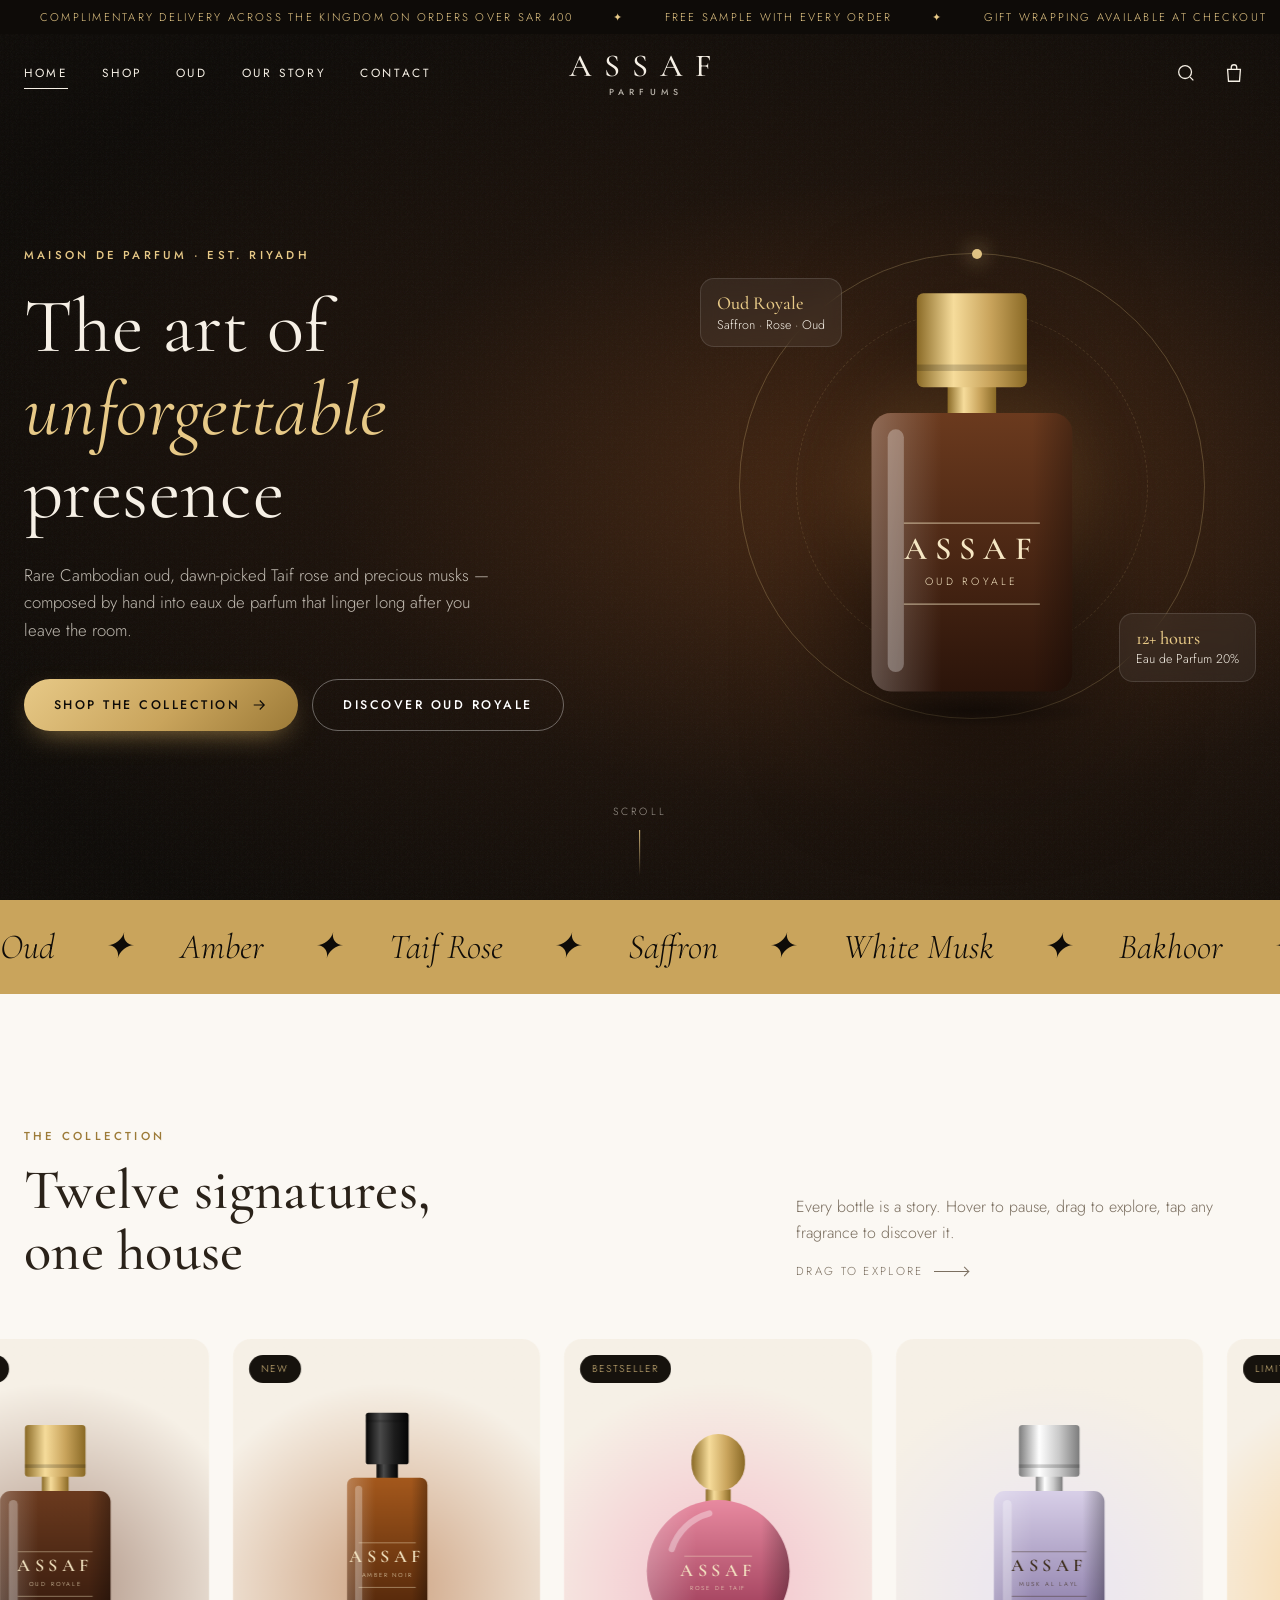
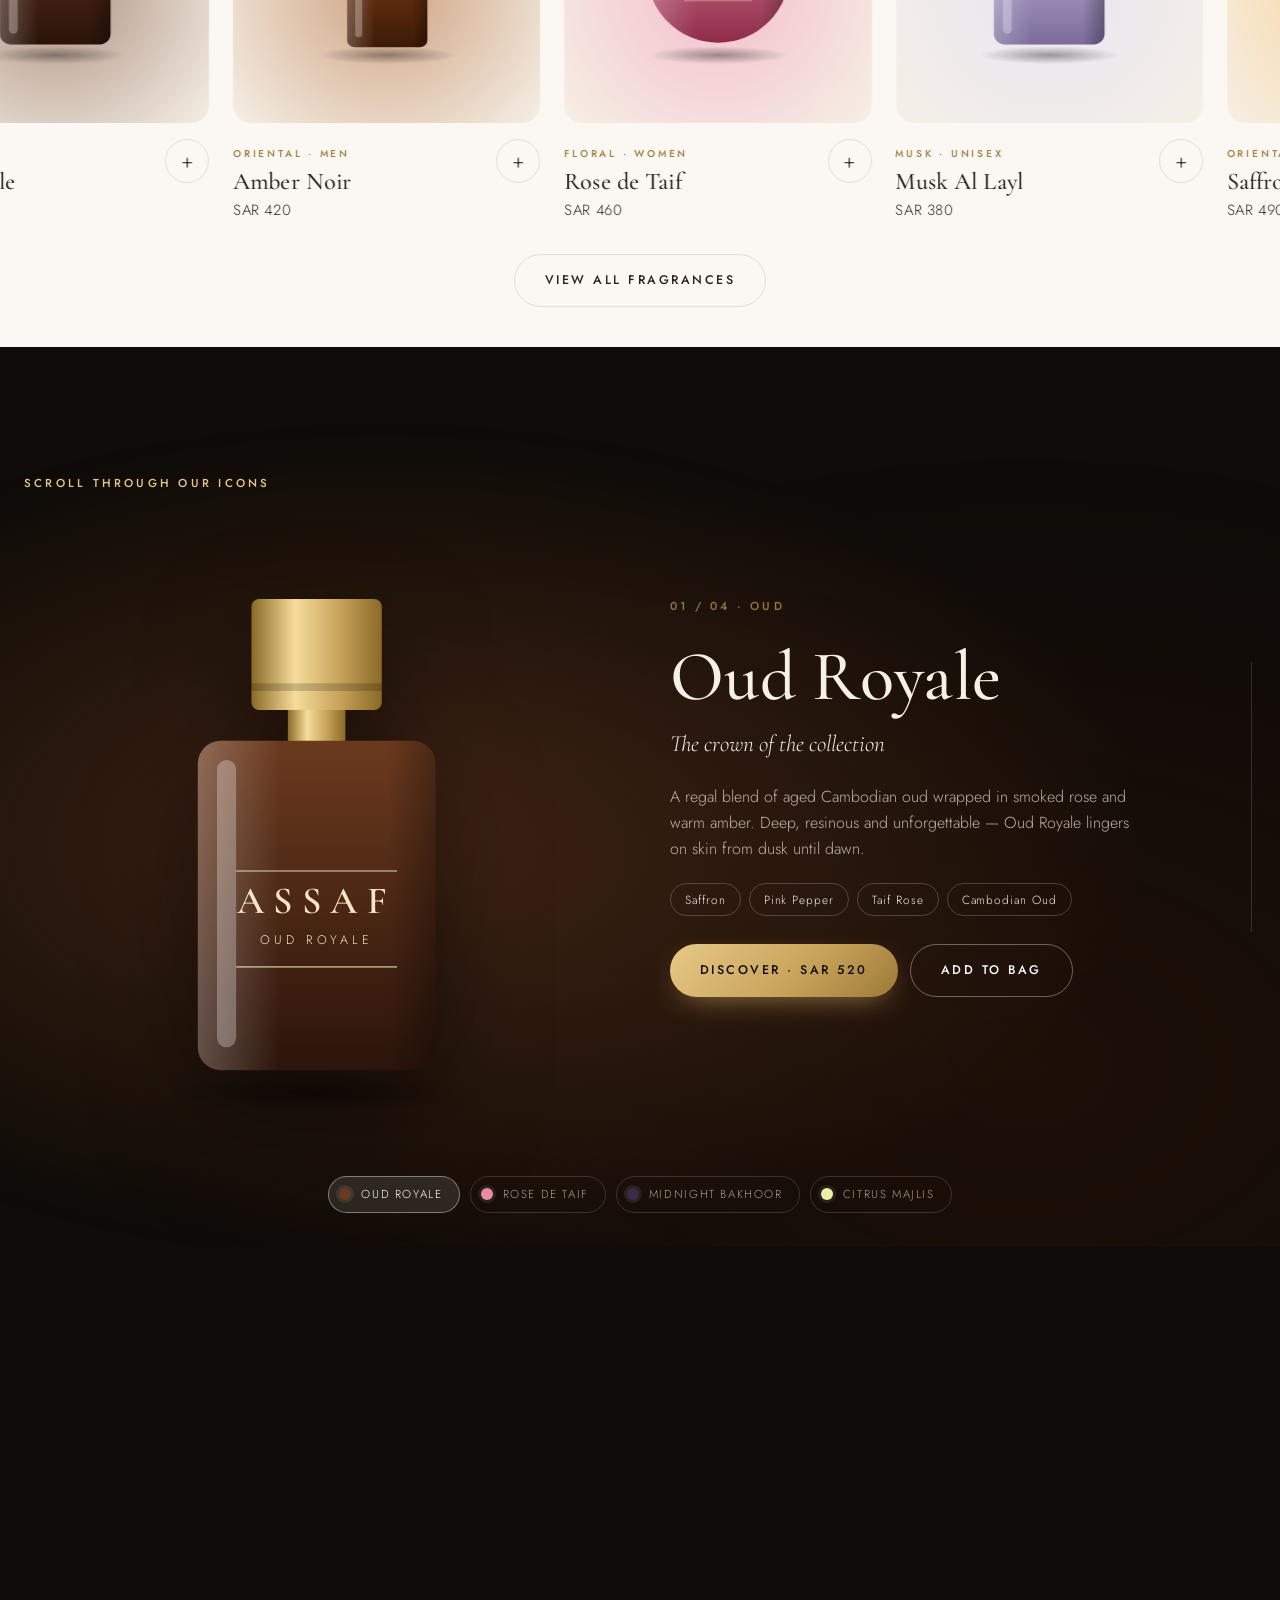
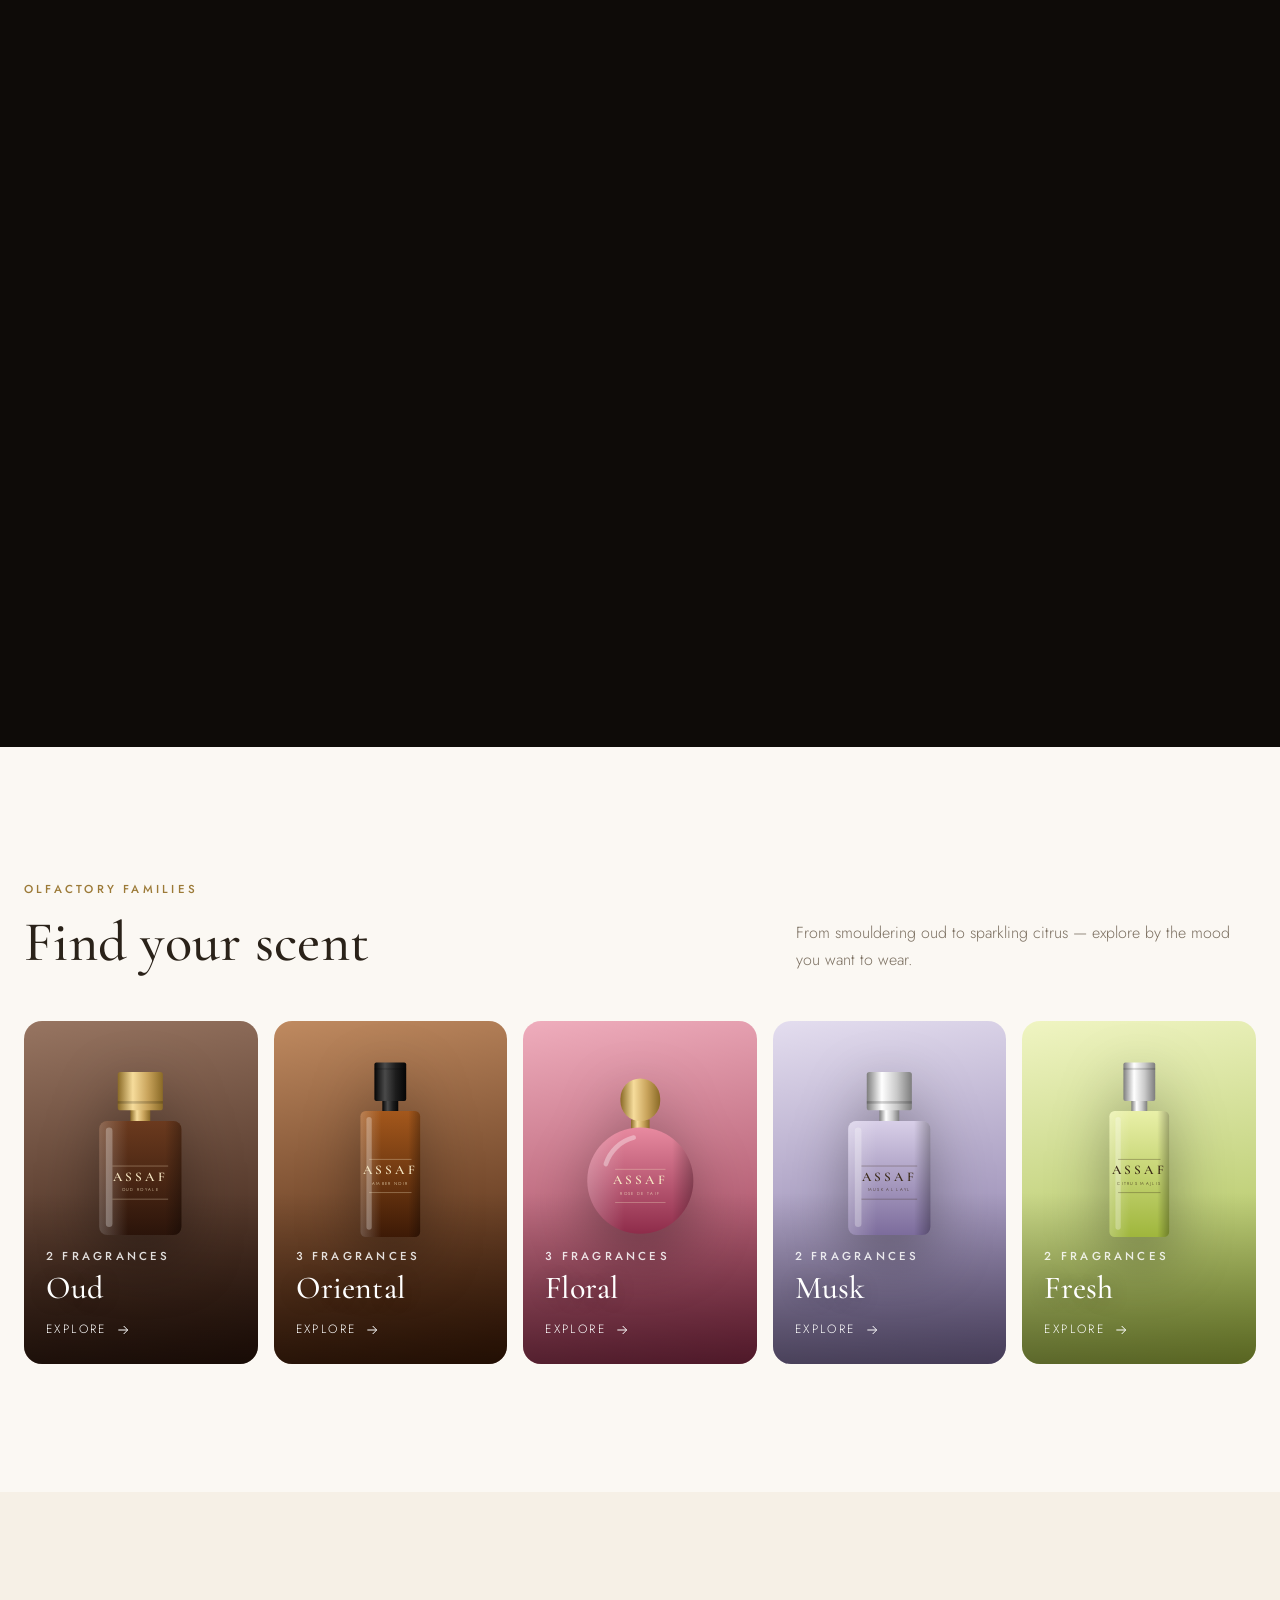
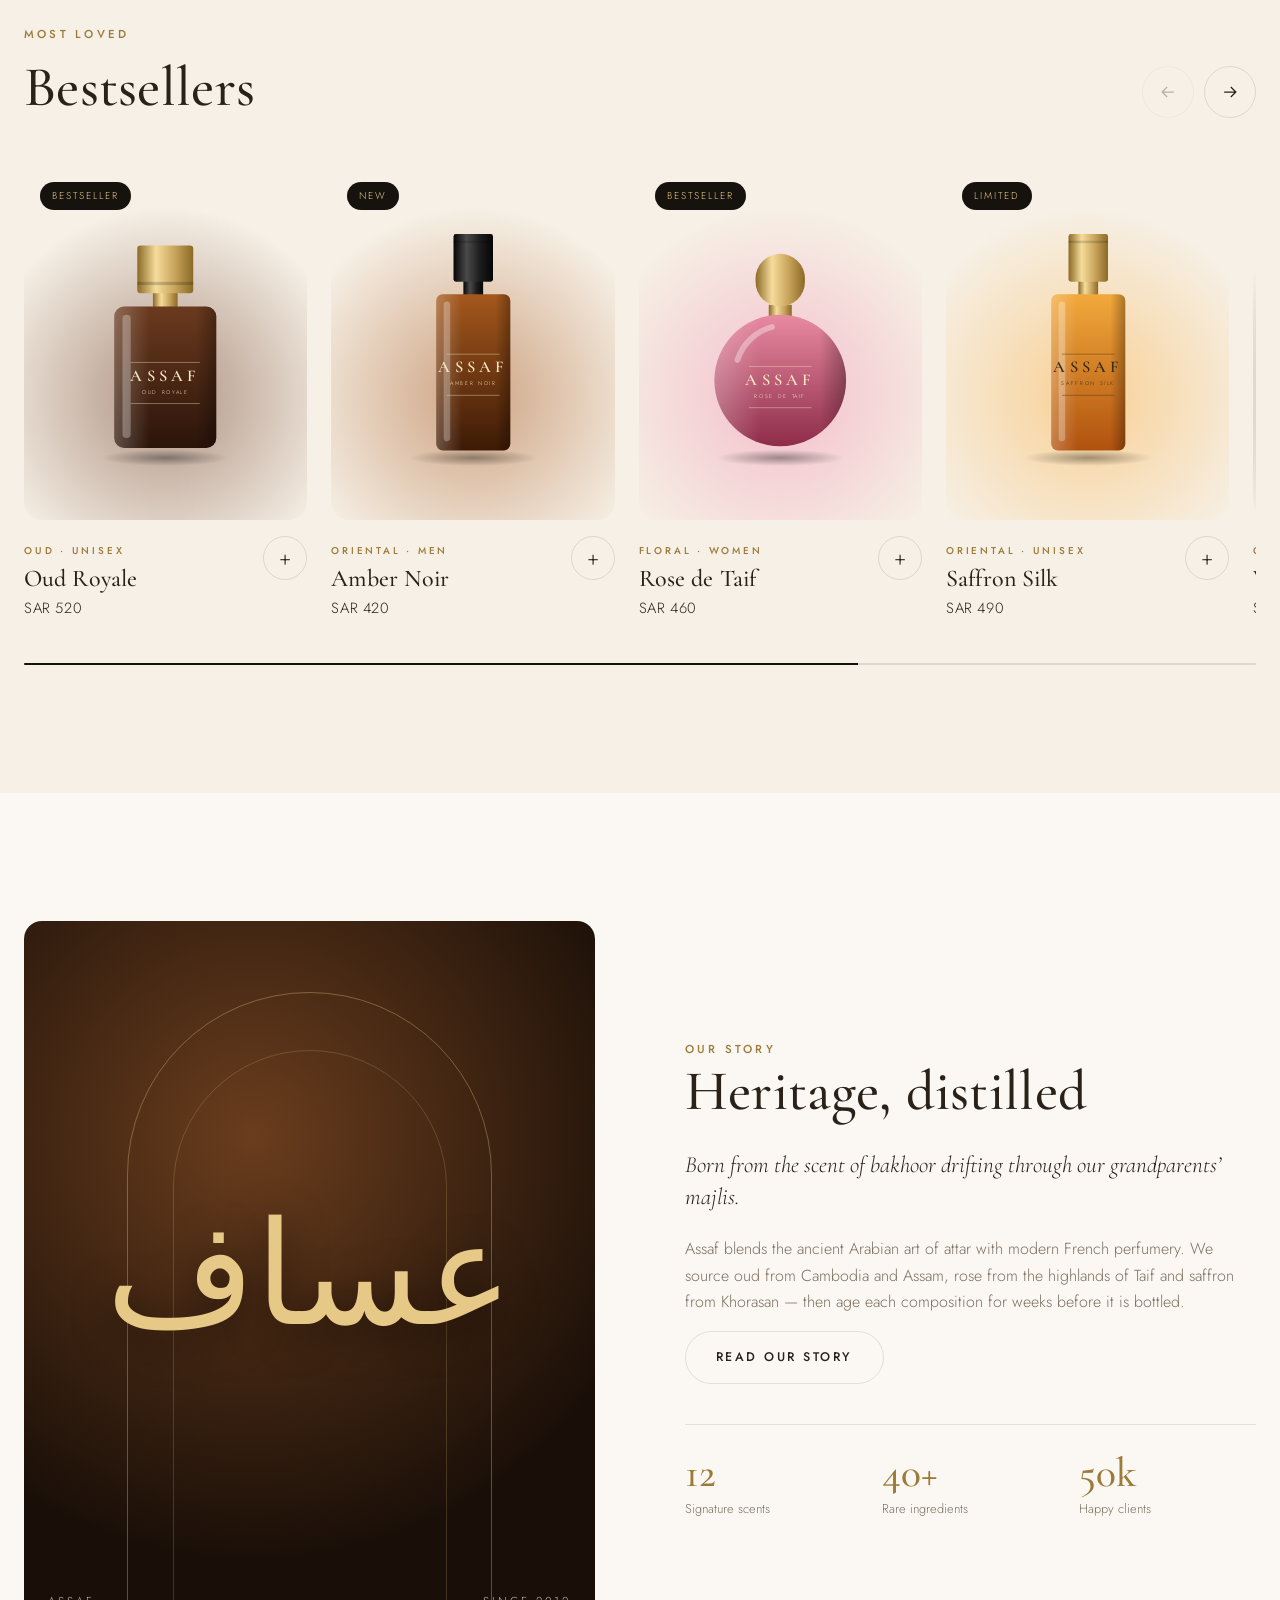
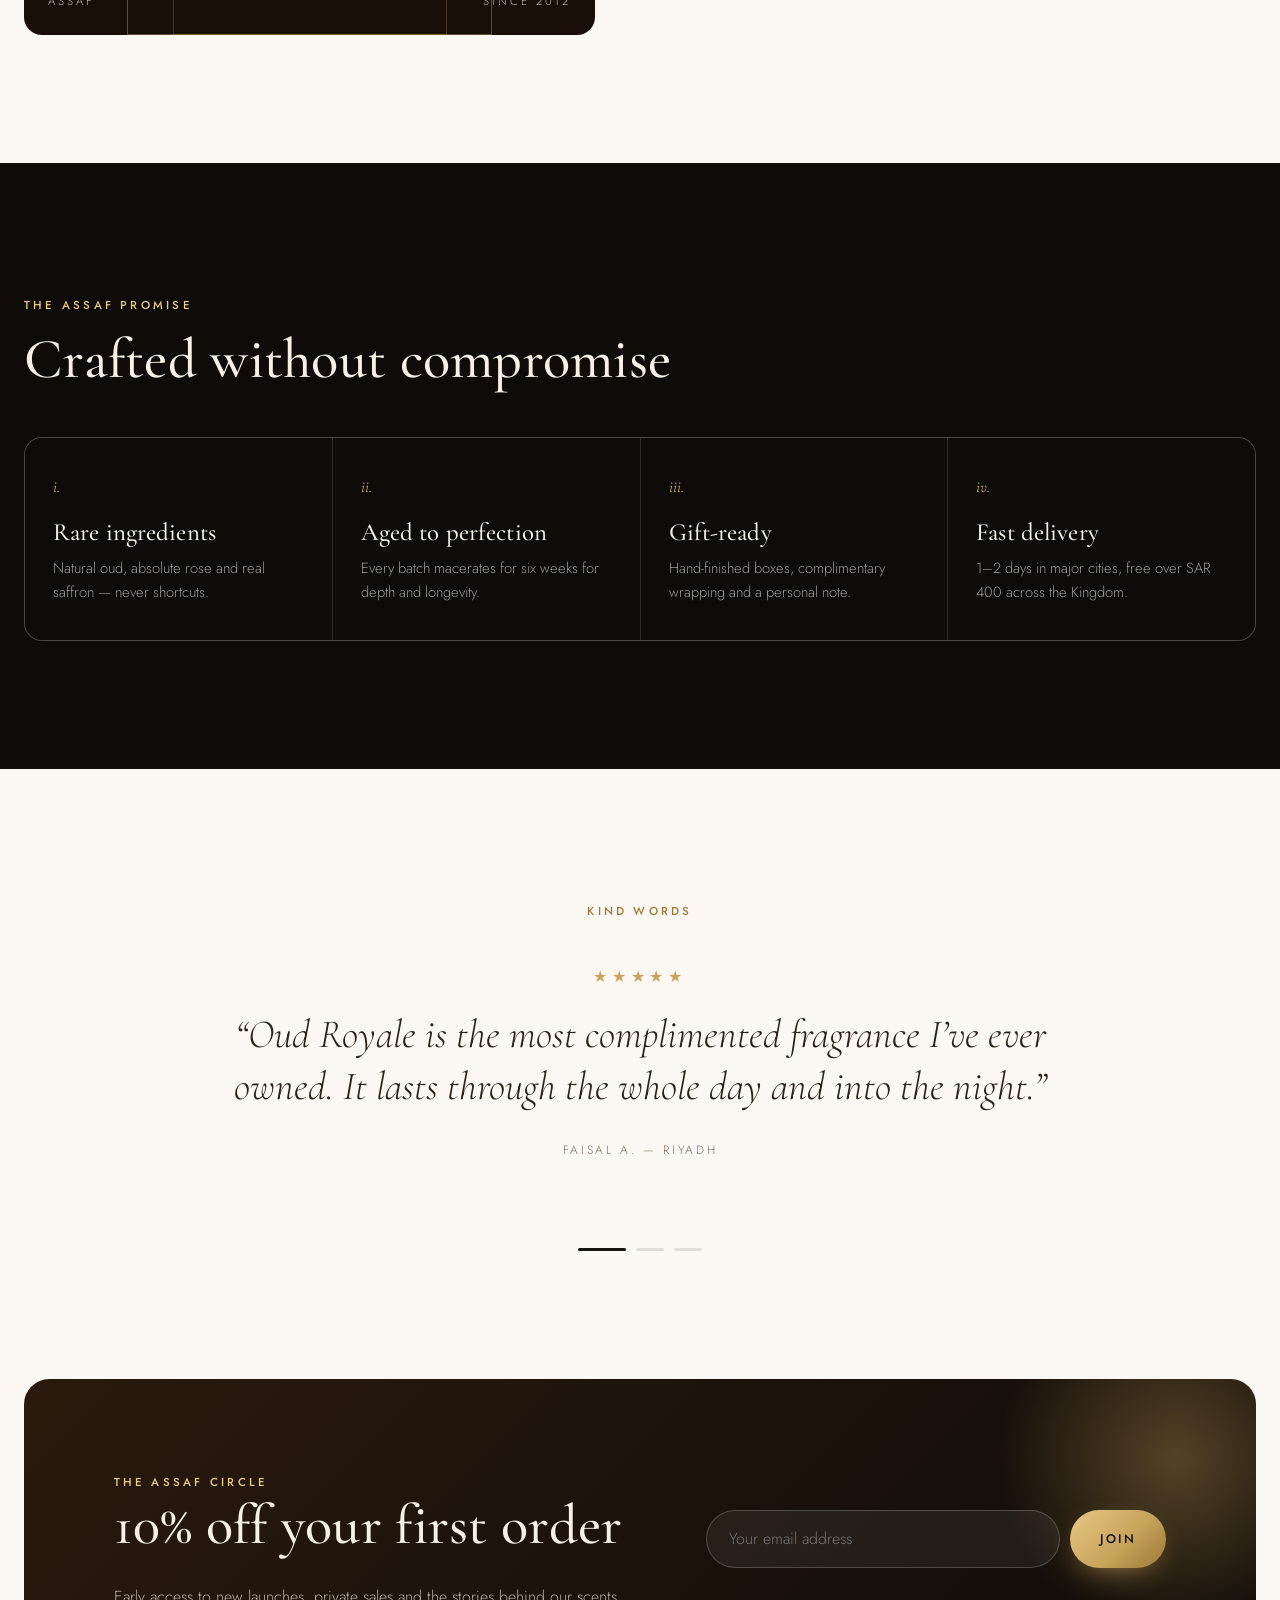
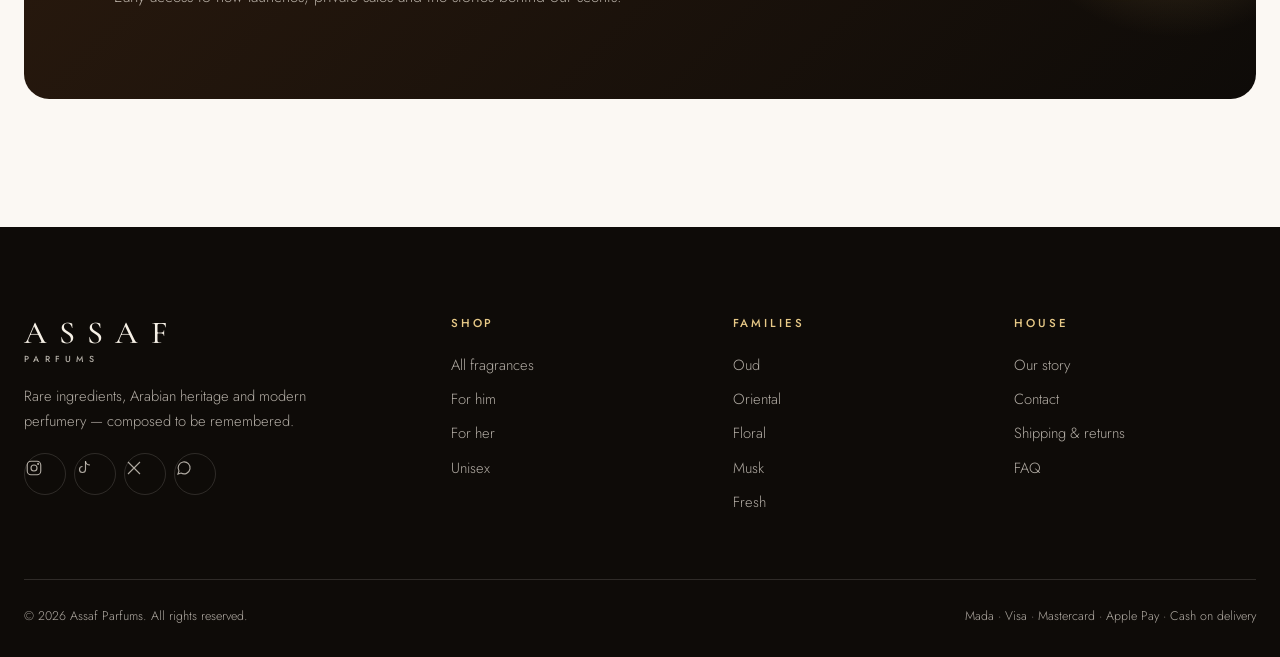
==== index.html @ b44feb29 "Build Assaf Parfums storefront website Home page with draggable moving product marquee, scroll-drive" ====
<!doctype html>
<html lang="en">
<head>
  <meta charset="utf-8" />
  <meta name="viewport" content="width=device-width, initial-scale=1" />
  <title>Assaf Parfums — Luxury Arabian Fragrances</title>
  <meta name="description" content="Assaf Parfums — rare oud, Taif rose and precious musks. Luxury Arabian eau de parfum crafted in Saudi Arabia." />
  <meta name="theme-color" content="#0e0b08" />
  <link rel="icon" href="data:image/svg+xml,%3Csvg xmlns='http://www.w3.org/2000/svg' viewBox='0 0 64 64'%3E%3Crect width='64' height='64' rx='14' fill='%230e0b08'/%3E%3Ctext x='32' y='44' font-family='Georgia' font-size='34' fill='%23e7c987' text-anchor='middle'%3EA%3C/text%3E%3C/svg%3E" />
  <link rel="preconnect" href="https://fonts.googleapis.com" />
  <link rel="preconnect" href="https://fonts.gstatic.com" crossorigin />
  <link href="https://fonts.googleapis.com/css2?family=Cormorant+Garamond:ital,wght@0,400;0,500;0,600;1,400;1,500&family=Jost:wght@300;400;500;600&display=swap" rel="stylesheet" />
  <link rel="stylesheet" href="assets/css/style.css" />
</head>
<body data-page="home">
  <div class="preloader" aria-hidden="true"><span>ASSAF</span></div>

  <main>
    <!-- HERO -->
    <section class="hero">
      <div class="container hero-grid">
        <div class="hero-copy">
          <span class="eyebrow light reveal">Maison de Parfum · Est. Riyadh</span>
          <h1 class="reveal" style="--d:100ms">The art of<br/><em>unforgettable</em><br/>presence</h1>
          <p class="reveal" style="--d:200ms">Rare Cambodian oud, dawn-picked Taif rose and precious musks — composed by hand into eaux de parfum that linger long after you leave the room.</p>
          <div class="hero-cta reveal" style="--d:300ms">
            <a href="shop.html" class="btn btn-gold">Shop the collection <svg viewBox="0 0 24 24"><path d="M5 12h14M13 6l6 6-6 6"/></svg></a>
            <a href="product.html?id=oud-royale" class="btn btn-ghost-light">Discover Oud Royale</a>
          </div>
        </div>
        <div class="hero-visual">
          <div class="hero-glow"></div>
          <div class="hero-ring"></div>
          <div class="hero-ring r2"></div>
          <a href="product.html?id=oud-royale" class="hero-bottle" aria-label="View Oud Royale"><div data-hero-bottle></div></a>
          <div class="hero-tag t1"><strong>Oud Royale</strong>Saffron · Rose · Oud</div>
          <div class="hero-tag t2"><strong>12+ hours</strong>Eau de Parfum 20%</div>
        </div>
      </div>
      <div class="scroll-cue">Scroll<i></i></div>
    </section>

    <div class="word-band" aria-hidden="true">
      <div><span>Oud</span><span>✦</span><span>Amber</span><span>✦</span><span>Taif Rose</span><span>✦</span><span>Saffron</span><span>✦</span><span>White Musk</span><span>✦</span><span>Bakhoor</span><span>✦</span><span>Sandalwood</span><span>✦</span><span>Oud</span><span>✦</span><span>Amber</span><span>✦</span><span>Taif Rose</span><span>✦</span><span>Saffron</span><span>✦</span><span>White Musk</span><span>✦</span><span>Bakhoor</span><span>✦</span><span>Sandalwood</span><span>✦</span></div>
    </div>

    <!-- MOVING PRODUCTS -->
    <section class="section moving">
      <div class="container section-head">
        <div class="reveal">
          <span class="eyebrow">The Collection</span>
          <h2>Twelve signatures,<br/>one house</h2>
        </div>
        <div class="reveal" style="--d:120ms">
          <p>Every bottle is a story. Hover to pause, drag to explore, tap any fragrance to discover it.</p>
          <p class="marquee-hint" style="margin-top:16px">Drag to explore <i></i></p>
        </div>
      </div>
      <div class="marquee-vp">
        <div class="marquee-track" data-marquee></div>
      </div>
      <div class="container center reveal">
        <a href="shop.html" class="btn btn-ghost">View all fragrances</a>
      </div>
    </section>

    <!-- SCROLL SHOWCASE -->
    <section class="showcase" id="showcase">
      <div class="show-sticky">
        <div class="container show-label"><span class="eyebrow light">Scroll through our icons</span></div>
        <div class="container show-grid">
          <div class="show-stage" data-show-stage></div>
          <div class="show-text" data-show-text></div>
        </div>
        <div class="show-nav" data-show-nav></div>
        <div class="show-progress"><span></span></div>
      </div>
    </section>

    <!-- FAMILIES -->
    <section class="section">
      <div class="container">
        <div class="section-head">
          <div class="reveal"><span class="eyebrow">Olfactory families</span><h2>Find your scent</h2></div>
          <p class="reveal" style="--d:120ms">From smouldering oud to sparkling citrus — explore by the mood you want to wear.</p>
        </div>
        <div class="families" data-families></div>
      </div>
    </section>

    <!-- BESTSELLERS -->
    <section class="section" id="bestsellers" style="background:var(--cream)">
      <div class="container">
        <div class="section-head">
          <div class="reveal"><span class="eyebrow">Most loved</span><h2>Bestsellers</h2></div>
          <div class="rail-controls reveal">
            <button class="round-btn" data-prev aria-label="Previous"><svg viewBox="0 0 24 24"><path d="M5 12h14M13 6l6 6-6 6"/></svg></button>
            <button class="round-btn" data-next aria-label="Next"><svg viewBox="0 0 24 24"><path d="M5 12h14M13 6l6 6-6 6"/></svg></button>
          </div>
        </div>
        <div class="rail" data-best></div>
        <div class="rail-progress"><span></span></div>
      </div>
    </section>

    <!-- STORY -->
    <section class="section">
      <div class="container split">
        <div class="art-panel reveal">
          <div class="arch"></div><div class="arch a2"></div>
          <span class="arabic" lang="ar">عساف</span>
          <div class="caption"><span>Assaf</span><span>Since 2012</span></div>
        </div>
        <div>
          <span class="eyebrow reveal">Our story</span>
          <h2 class="reveal" style="--d:80ms">Heritage, distilled</h2>
          <p class="lead reveal" style="--d:140ms">Born from the scent of bakhoor drifting through our grandparents’ majlis.</p>
          <p class="reveal muted" style="--d:200ms">Assaf blends the ancient Arabian art of attar with modern French perfumery. We source oud from Cambodia and Assam, rose from the highlands of Taif and saffron from Khorasan — then age each composition for weeks before it is bottled.</p>
          <a href="about.html" class="btn btn-ghost reveal" style="--d:260ms">Read our story</a>
          <div class="stats reveal" style="--d:320ms">
            <div><strong>12</strong><span>Signature scents</span></div>
            <div><strong>40+</strong><span>Rare ingredients</span></div>
            <div><strong>50k</strong><span>Happy clients</span></div>
          </div>
        </div>
      </div>
    </section>

    <!-- RITUAL -->
    <section class="section dark">
      <div class="container">
        <div class="section-head">
          <div class="reveal"><span class="eyebrow">The Assaf promise</span><h2>Crafted without compromise</h2></div>
        </div>
        <div class="features reveal">
          <div class="feature"><span class="num">i.</span><h3>Rare ingredients</h3><p>Natural oud, absolute rose and real saffron — never shortcuts.</p></div>
          <div class="feature"><span class="num">ii.</span><h3>Aged to perfection</h3><p>Every batch macerates for six weeks for depth and longevity.</p></div>
          <div class="feature"><span class="num">iii.</span><h3>Gift-ready</h3><p>Hand-finished boxes, complimentary wrapping and a personal note.</p></div>
          <div class="feature"><span class="num">iv.</span><h3>Fast delivery</h3><p>1–2 days in major cities, free over SAR 400 across the Kingdom.</p></div>
        </div>
      </div>
    </section>

    <!-- REVIEWS -->
    <section class="section">
      <div class="container">
        <div class="center reveal" style="margin-bottom:40px"><span class="eyebrow">Kind words</span></div>
        <div class="quotes">
          <div class="quote"><div class="stars">★★★★★</div><blockquote>“Oud Royale is the most complimented fragrance I’ve ever owned. It lasts through the whole day and into the night.”</blockquote><cite>Faisal A. — Riyadh</cite></div>
          <div class="quote"><div class="stars">★★★★★</div><blockquote>“Rose de Taif smells like walking through a rose garden after rain. Elegant, soft and never overpowering.”</blockquote><cite>Noura K. — Jeddah</cite></div>
          <div class="quote"><div class="stars">★★★★★</div><blockquote>“The packaging, the delivery, the scent — everything about Assaf feels like true luxury.”</blockquote><cite>Omar S. — Dubai</cite></div>
        </div>
        <div class="quote-dots"></div>
      </div>
    </section>

    <!-- NEWSLETTER -->
    <section class="section" style="padding-top:0">
      <div class="container">
        <div class="newsletter reveal">
          <div>
            <span class="eyebrow light">The Assaf circle</span>
            <h2>10% off your first order</h2>
            <p style="color:rgba(246,240,230,.7);margin:0">Early access to new launches, private sales and the stories behind our scents.</p>
          </div>
          <form id="newsletter" novalidate>
            <input type="email" name="email" placeholder="Your email address" aria-label="Email address" />
            <button class="btn btn-gold" type="submit">Join</button>
          </form>
        </div>
      </div>
    </section>
  </main>

  <script src="assets/js/data.js"></script>
  <script src="assets/js/bottle.js"></script>
  <script src="assets/js/main.js"></script>
</body>
</html>
---- assets/css/style.css ----
/* ==========================================================================
   ASSAF PARFUMS — stylesheet
   ========================================================================== */
:root {
  --ink: #16120d;
  --ink-2: #221b14;
  --night: #0e0b08;
  --cream: #f6f0e6;
  --sand: #ece2d1;
  --paper: #fbf8f3;
  --gold: #c9a45c;
  --gold-2: #e7c987;
  --gold-3: #9c7a37;
  --text: #2a2219;
  --muted: #7b6f60;
  --line: rgba(42, 34, 25, .12);
  --line-light: rgba(246, 240, 230, .14);
  --serif: 'Cormorant Garamond', 'Times New Roman', serif;
  --sans: 'Jost', 'Helvetica Neue', Arial, sans-serif;
  --radius: 18px;
  --ease: cubic-bezier(.2, .7, .1, 1);
  --header-h: 112px;
}

*, *::before, *::after { box-sizing: border-box; }
html { scroll-behavior: smooth; -webkit-text-size-adjust: 100%; }
body {
  margin: 0; font-family: var(--sans); font-weight: 300; font-size: 16px; line-height: 1.65;
  color: var(--text); background: var(--paper); overflow-x: hidden;
  -webkit-font-smoothing: antialiased;
}
img, svg { display: block; max-width: 100%; }
a { color: inherit; text-decoration: none; }
button { font: inherit; color: inherit; cursor: pointer; background: none; border: 0; padding: 0; }
input, select, textarea { font: inherit; color: inherit; }
h1, h2, h3, h4 { font-family: var(--serif); font-weight: 500; line-height: 1.08; margin: 0 0 .5em; letter-spacing: .005em; }
h1 { font-size: clamp(2.6rem, 6vw, 5.2rem); }
h2 { font-size: clamp(2.1rem, 4.4vw, 3.6rem); }
h3 { font-size: 1.55rem; }
p { margin: 0 0 1em; }
[hidden] { display: none !important; }
::selection { background: var(--gold); color: var(--night); }
:focus-visible { outline: 2px solid var(--gold); outline-offset: 3px; }

.container { width: min(1280px, 100% - 48px); margin-inline: auto; }
.muted { color: var(--muted); }
.small { font-size: .85rem; }
.lead { font-family: var(--serif); font-size: 1.45rem; font-style: italic; line-height: 1.35; }
.eyebrow { display: inline-block; font-size: .72rem; letter-spacing: .28em; text-transform: uppercase; color: var(--gold-3); font-weight: 500; }
.dark .eyebrow, .eyebrow.light { color: var(--gold-2); }
.section { padding: clamp(72px, 10vw, 140px) 0; }
.section-head { display: flex; align-items: end; justify-content: space-between; gap: 24px; margin-bottom: 48px; flex-wrap: wrap; }
.section-head h2 { margin: .2em 0 0; }
.section-head p { max-width: 460px; margin: 0; color: var(--muted); }
.center { text-align: center; }
.dark { background: var(--night); color: var(--cream); }
.dark .muted { color: rgba(246, 240, 230, .6); }

/* ---------- buttons */
.btn {
  display: inline-flex; align-items: center; justify-content: center; gap: 10px;
  padding: 15px 30px; border-radius: 999px; font-size: .78rem; letter-spacing: .2em; text-transform: uppercase; font-weight: 500;
  transition: transform .4s var(--ease), background .3s, color .3s, box-shadow .3s, border-color .3s; white-space: nowrap;
}
.btn svg { width: 18px; height: 18px; fill: none; stroke: currentColor; stroke-width: 1.5; transition: transform .3s; }
.btn:hover svg { transform: translateX(4px); }
.btn-gold { background: linear-gradient(135deg, var(--gold-2), var(--gold) 55%, var(--gold-3)); color: var(--night); box-shadow: 0 10px 30px -12px rgba(201, 164, 92, .8); }
.btn-gold:hover { transform: translateY(-2px); box-shadow: 0 16px 36px -12px rgba(201, 164, 92, .9); }
.btn-ghost { border: 1px solid var(--line); color: var(--text); }
.btn-ghost:hover { border-color: var(--text); background: var(--text); color: var(--paper); }
.btn-ghost-light { border: 1px solid rgba(255, 255, 255, .35); color: #fff; }
.btn-ghost-light:hover { background: #fff; color: var(--night); }
.btn-block { width: 100%; }
.btn.is-disabled { opacity: .4; pointer-events: none; }
.link-btn { font-size: .75rem; text-decoration: underline; color: var(--muted); }
.link { display: inline-flex; align-items: center; gap: 8px; font-size: .75rem; letter-spacing: .2em; text-transform: uppercase; }
.link svg { width: 16px; fill: none; stroke: currentColor; stroke-width: 1.5; transition: transform .3s; }

.icon-btn { width: 44px; height: 44px; display: grid; place-items: center; border-radius: 50%; position: relative; transition: background .3s; }
.icon-btn:hover { background: rgba(127, 127, 127, .14); }
.icon-btn svg { width: 22px; height: 22px; fill: none; stroke: currentColor; stroke-width: 1.4; }

/* ---------- preloader */
.preloader { position: fixed; inset: 0; z-index: 200; background: var(--night); display: grid; place-items: center; transition: opacity .8s var(--ease), visibility .8s; }
.preloader span { font-family: var(--serif); color: var(--gold-2); font-size: clamp(2.5rem, 8vw, 5rem); letter-spacing: .4em; padding-left: .4em; animation: breathe 1.6s ease-in-out infinite alternate; }
.preloader.done { opacity: 0; visibility: hidden; }
@keyframes breathe { from { opacity: .35; letter-spacing: .3em; } to { opacity: 1; letter-spacing: .45em; } }

/* ---------- header */
.site-header { position: fixed; top: 0; left: 0; right: 0; z-index: 50; color: var(--cream); transition: background .4s, color .4s, box-shadow .4s, transform .4s; }
.site-header.scrolled, .site-header.is-solid { background: rgba(251, 248, 243, .92); color: var(--text); backdrop-filter: blur(14px); -webkit-backdrop-filter: blur(14px); box-shadow: 0 1px 0 var(--line); }
.announce { background: var(--night); color: var(--gold-2); font-size: .7rem; letter-spacing: .2em; text-transform: uppercase; overflow: hidden; height: 34px; display: flex; align-items: center; }
.announce-track { display: flex; gap: 40px; white-space: nowrap; animation: ticker 40s linear infinite; padding-left: 40px; }
@keyframes ticker { to { transform: translateX(-50%); } }
.header-bar { display: grid; grid-template-columns: 1fr auto 1fr; align-items: center; height: 78px; }
.main-nav { display: flex; gap: 34px; font-size: .74rem; letter-spacing: .22em; text-transform: uppercase; font-weight: 400; }
.main-nav a { position: relative; padding: 6px 0; }
.main-nav a::after { content: ''; position: absolute; left: 0; right: 0; bottom: 0; height: 1px; background: currentColor; transform: scaleX(0); transform-origin: right; transition: transform .4s var(--ease); }
.main-nav a:hover::after, .main-nav a[aria-current]::after { transform: scaleX(1); transform-origin: left; }
.logo { font-family: var(--serif); font-size: 2rem; letter-spacing: .38em; font-weight: 500; text-align: center; line-height: 1; padding-left: .38em; }
.logo small { display: block; font-family: var(--sans); font-size: .55rem; letter-spacing: .6em; margin-top: 6px; opacity: .7; }
.header-actions { display: flex; justify-content: flex-end; gap: 4px; }
.cart-count { position: absolute; top: 4px; right: 2px; min-width: 18px; height: 18px; border-radius: 9px; background: var(--gold); color: var(--night); font-size: .66rem; font-weight: 600; display: grid; place-items: center; padding: 0 4px; transition: transform .3s; }
.cart-count.is-empty { transform: scale(0); }
.cart-btn.bump { animation: bump .6s var(--ease); }
@keyframes bump { 30% { transform: scale(1.25) rotate(-8deg); } 60% { transform: scale(.95); } }
.burger { display: none; }
.burger span { position: absolute; width: 20px; height: 1.5px; background: currentColor; left: 12px; transition: transform .4s var(--ease); }
.burger span:first-child { top: 18px; } .burger span:last-child { top: 25px; }
.nav-open .burger span:first-child { transform: translateY(3.5px) rotate(45deg); }
.nav-open .burger span:last-child { transform: translateY(-3.5px) rotate(-45deg); }

.mobile-nav { position: fixed; inset: 0; z-index: 45; background: var(--night); color: var(--cream); display: flex; flex-direction: column; justify-content: center; padding: 120px 32px 40px; clip-path: circle(0 at 32px 70px); transition: clip-path .7s var(--ease); }
.nav-open .mobile-nav { clip-path: circle(150% at 32px 70px); }
.nav-open .site-header { color: var(--cream); background: transparent; box-shadow: none; }
.mobile-nav nav { display: flex; flex-direction: column; gap: 10px; }
.mobile-nav a { font-family: var(--serif); font-size: 2.6rem; opacity: 0; transform: translateY(20px); transition: opacity .5s, transform .5s var(--ease); }
.nav-open .mobile-nav a { opacity: 1; transform: none; }
.nav-open .mobile-nav a:nth-child(2) { transition-delay: .06s; } .nav-open .mobile-nav a:nth-child(3) { transition-delay: .12s; }
.nav-open .mobile-nav a:nth-child(4) { transition-delay: .18s; } .nav-open .mobile-nav a:nth-child(5) { transition-delay: .24s; }
.mobile-nav-foot { margin-top: auto; color: var(--gold-2); font-size: .72rem; letter-spacing: .2em; text-transform: uppercase; }

/* ---------- drawer, search, scrim */
.scrim { position: fixed; inset: 0; background: rgba(14, 11, 8, .55); z-index: 60; opacity: 0; visibility: hidden; transition: .4s; backdrop-filter: blur(3px); }
.cart-open .scrim, .search-open .scrim { opacity: 1; visibility: visible; }
.cart-open, .search-open, .nav-open { overflow: hidden; }
.drawer { position: fixed; top: 0; right: 0; bottom: 0; width: min(440px, 100%); background: var(--paper); z-index: 70; display: flex; flex-direction: column; transform: translateX(100%); transition: transform .55s var(--ease); }
.cart-open .drawer { transform: none; }
.drawer-head { display: flex; justify-content: space-between; align-items: center; padding: 22px 24px; border-bottom: 1px solid var(--line); }
.drawer-head h3 { margin: 0; font-size: 1.7rem; }
.drawer-head h3 span { font-family: var(--sans); font-size: .8rem; color: var(--muted); vertical-align: middle; }
.ship-meter { padding: 16px 24px; background: var(--cream); font-size: .85rem; }
.ship-meter p { margin: 0 0 8px; }
.meter { height: 3px; background: var(--sand); border-radius: 3px; overflow: hidden; }
.meter span { display: block; height: 100%; background: linear-gradient(90deg, var(--gold-2), var(--gold-3)); transition: width .6s var(--ease); }
.drawer-body { flex: 1; overflow-y: auto; padding: 8px 24px; }
.drawer-foot { padding: 20px 24px 24px; border-top: 1px solid var(--line); display: grid; gap: 10px; }
.drawer-foot .row { display: flex; justify-content: space-between; font-size: 1.05rem; }
.drawer-foot p { margin: 0; }
.empty { text-align: center; padding: 60px 0; display: grid; gap: 16px; justify-items: center; }

.line { display: grid; grid-template-columns: 76px 1fr auto; gap: 16px; padding: 18px 0; border-bottom: 1px solid var(--line); align-items: center; }
.line-thumb { aspect-ratio: 1; border-radius: 12px; background: radial-gradient(circle at 50% 60%, color-mix(in srgb, var(--tint) 45%, #fff), var(--cream)); display: grid; place-items: center; padding: 8px; position: relative; }
.line-thumb svg { height: 100%; }
.line-thumb.sm { width: 60px; }
.line-thumb b { position: absolute; top: -6px; right: -6px; background: var(--ink); color: #fff; font-size: .7rem; width: 20px; height: 20px; border-radius: 50%; display: grid; place-items: center; font-weight: 500; }
.line-info { display: grid; gap: 2px; justify-items: start; }
.line-info strong { font-family: var(--serif); font-size: 1.25rem; font-weight: 500; }
.line-price { text-align: right; display: grid; gap: 6px; justify-items: end; font-weight: 400; }
.qty { display: inline-flex; align-items: center; border: 1px solid var(--line); border-radius: 999px; margin-top: 8px; }
.qty button { width: 32px; height: 32px; font-size: 1rem; }
.qty span { min-width: 22px; text-align: center; font-size: .9rem; }
.qty-lg { margin: 0; }
.qty-lg button { width: 46px; height: 52px; }

.search-overlay { position: fixed; top: 0; left: 0; right: 0; z-index: 70; background: var(--paper); padding: 28px 0 40px; transform: translateY(-105%); transition: transform .55s var(--ease); max-height: 90vh; overflow-y: auto; }
.search-open .search-overlay { transform: none; }
.search-head { display: flex; gap: 12px; align-items: center; border-bottom: 1px solid var(--text); padding-bottom: 10px; }
.search-head input { flex: 1; border: 0; background: none; font-family: var(--serif); font-size: clamp(1.6rem, 4vw, 2.6rem); outline: none; min-width: 0; }
.search-results { display: grid; grid-template-columns: repeat(auto-fill, minmax(240px, 1fr)); gap: 12px; margin-top: 24px; }
.search-item { display: flex; gap: 14px; align-items: center; padding: 10px; border-radius: 14px; transition: background .3s; }
.search-item:hover { background: var(--cream); }
.search-item strong { display: block; font-family: var(--serif); font-size: 1.2rem; font-weight: 500; }
.search-item span { font-size: .8rem; color: var(--muted); }
.search-thumb { width: 64px; height: 64px; flex: none; border-radius: 12px; background: radial-gradient(circle, color-mix(in srgb, var(--tint) 50%, #fff), var(--cream)); padding: 6px; display: grid; place-items: center; }
.search-thumb svg { height: 100%; }

.toast { position: fixed; left: 50%; bottom: 28px; z-index: 90; background: var(--ink); color: var(--cream); padding: 14px 24px; border-radius: 999px; font-size: .85rem; letter-spacing: .04em; transform: translate(-50%, 140%); transition: transform .5s var(--ease); box-shadow: 0 20px 40px -20px rgba(0, 0, 0, .6); max-width: calc(100% - 32px); text-align: center; }
.toast.show { transform: translate(-50%, 0); }

/* ---------- reveal */
.reveal { opacity: 0; transform: translateY(40px); transition: opacity 1s var(--ease), transform 1s var(--ease); transition-delay: var(--d, 0ms); }
.reveal.in { opacity: 1; transform: none; }

/* ==========================================================================
   HOME
   ========================================================================== */
.hero {
  position: relative; min-height: 100svh; display: grid; align-items: center; overflow: hidden;
  background: radial-gradient(ellipse at 70% 55%, #4a2a14 0%, #1c120b 45%, var(--night) 80%); color: var(--cream);
  padding: calc(var(--header-h) + 20px) 0 60px;
}
.hero::before { content: ''; position: absolute; inset: 0; background: url("data:image/svg+xml,%3Csvg xmlns='http://www.w3.org/2000/svg' width='160' height='160'%3E%3Cfilter id='n'%3E%3CfeTurbulence baseFrequency='.8' numOctaves='3'/%3E%3C/filter%3E%3Crect width='100%25' height='100%25' filter='url(%23n)' opacity='.06'/%3E%3C/svg%3E"); pointer-events: none; }
.hero-grid { display: grid; grid-template-columns: 1.1fr 1fr; gap: 40px; align-items: center; position: relative; }
.hero h1 { font-weight: 400; margin: .25em 0 .35em; }
.hero h1 em { font-style: italic; color: var(--gold-2); }
.hero p { max-width: 480px; color: rgba(246, 240, 230, .75); font-size: 1.05rem; }
.hero-cta { display: flex; gap: 14px; flex-wrap: wrap; margin-top: 34px; }
.hero-visual { position: relative; height: min(68vh, 640px); display: grid; place-items: center; perspective: 1000px; }
.hero-ring { position: absolute; width: 82%; aspect-ratio: 1; border-radius: 50%; border: 1px solid rgba(231, 201, 135, .25); animation: spin 40s linear infinite; }
.hero-ring::before { content: ''; position: absolute; top: -5px; left: 50%; width: 10px; height: 10px; border-radius: 50%; background: var(--gold-2); box-shadow: 0 0 20px var(--gold-2); }
.hero-ring.r2 { width: 62%; animation-duration: 28s; animation-direction: reverse; border-style: dashed; border-color: rgba(231, 201, 135, .15); }
.hero-glow { position: absolute; width: 55%; aspect-ratio: 1; border-radius: 50%; background: radial-gradient(circle, rgba(231, 160, 80, .45), transparent 65%); filter: blur(20px); animation: pulse 5s ease-in-out infinite alternate; }
@keyframes spin { to { transform: rotate(360deg); } }
@keyframes pulse { to { transform: scale(1.15); opacity: .7; } }
.hero-bottle { position: relative; height: 82%; transition: transform .6s var(--ease); transform-style: preserve-3d; }
.hero-bottle > div { height: 100%; animation: float 6s ease-in-out infinite; }
.hero-bottle svg { height: 100%; width: auto; filter: drop-shadow(0 40px 60px rgba(0, 0, 0, .55)); }
@keyframes float { 50% { transform: translateY(-18px); } }
.hero-tag { position: absolute; background: rgba(255, 255, 255, .06); backdrop-filter: blur(10px); -webkit-backdrop-filter: blur(10px); border: 1px solid rgba(255, 255, 255, .12); border-radius: 14px; padding: 12px 16px; font-size: .78rem; line-height: 1.4; animation: float 7s ease-in-out infinite; }
.hero-tag strong { display: block; font-family: var(--serif); font-size: 1.15rem; font-weight: 500; color: var(--gold-2); }
.hero-tag.t1 { top: 16%; left: 2%; } .hero-tag.t2 { bottom: 18%; right: 0; animation-delay: -3s; }
.scroll-cue { position: absolute; left: 50%; bottom: 24px; transform: translateX(-50%); font-size: .65rem; letter-spacing: .3em; text-transform: uppercase; color: rgba(246, 240, 230, .6); display: grid; justify-items: center; gap: 10px; }
.scroll-cue i { width: 1px; height: 46px; background: linear-gradient(var(--gold-2), transparent); animation: cue 2s ease-in-out infinite; transform-origin: top; }
@keyframes cue { 0% { transform: scaleY(0); } 50% { transform: scaleY(1); } 100% { transform: scaleY(1); opacity: 0; } }

/* text marquee */
.word-band { background: var(--gold); color: var(--night); overflow: hidden; padding: 18px 0; }
.word-band div { display: flex; gap: 48px; white-space: nowrap; animation: ticker 30s linear infinite; font-family: var(--serif); font-size: clamp(1.4rem, 3vw, 2.2rem); font-style: italic; width: max-content; }

/* moving product marquee */
.moving { background: var(--paper); padding-bottom: 40px; }
.marquee-vp { overflow: hidden; cursor: grab; touch-action: pan-y; padding: 10px 0 30px; user-select: none; -webkit-user-select: none; }
.marquee-vp.dragging { cursor: grabbing; }
.marquee-track { display: flex; gap: 24px; width: max-content; will-change: transform; }
.marquee-hint { display: flex; align-items: center; gap: 10px; font-size: .72rem; letter-spacing: .2em; text-transform: uppercase; color: var(--muted); }
.marquee-hint i { width: 34px; height: 1px; background: currentColor; position: relative; }
.marquee-hint i::after { content: ''; position: absolute; right: 0; top: -3px; width: 7px; height: 7px; border-top: 1px solid; border-right: 1px solid; transform: rotate(45deg); }

/* ---------- product card */
.card { position: relative; display: flex; flex-direction: column; gap: 16px; }
.card-marquee { width: clamp(240px, 24vw, 310px); flex: none; }
.card-media {
  position: relative; display: grid; place-items: center; aspect-ratio: 4 / 5; border-radius: var(--radius); overflow: hidden;
  background: radial-gradient(circle at 50% 65%, color-mix(in srgb, var(--tint) 55%, #fff) 0%, var(--cream) 70%);
  transition: box-shadow .5s var(--ease);
}
.card-media::after { content: ''; position: absolute; inset: 0; background: linear-gradient(160deg, var(--tint2), transparent 60%); opacity: 0; transition: opacity .6s var(--ease); }
.card-bottle { height: 72%; position: relative; z-index: 1; transition: transform .7s var(--ease); }
.card-bottle svg { height: 100%; width: auto; margin: auto; }
.card:hover .card-bottle { transform: translateY(-10px) rotate(-4deg) scale(1.05); }
.card:hover .card-media { box-shadow: 0 30px 60px -30px color-mix(in srgb, var(--tint2) 70%, transparent); }
.card:hover .card-media::after { opacity: .18; }
.card-view { position: absolute; z-index: 2; left: 50%; bottom: 18px; transform: translate(-50%, 20px); opacity: 0; transition: .5s var(--ease); background: rgba(255, 255, 255, .85); backdrop-filter: blur(8px); border-radius: 999px; padding: 9px 18px; font-size: .68rem; letter-spacing: .2em; text-transform: uppercase; display: flex; gap: 8px; align-items: center; white-space: nowrap; color: var(--ink); }
.card-view svg { width: 14px; fill: none; stroke: currentColor; stroke-width: 1.5; }
.card:hover .card-view { transform: translate(-50%, 0); opacity: 1; }
.badge { position: absolute; z-index: 2; top: 16px; left: 16px; font-size: .62rem; letter-spacing: .2em; text-transform: uppercase; background: var(--ink); color: var(--gold-2); padding: 6px 12px; border-radius: 999px; }
.badge.static { position: static; display: inline-block; margin-bottom: 14px; }
.card-body { display: flex; justify-content: space-between; align-items: flex-start; gap: 12px; }
.card-body h3 { font-size: 1.5rem; margin: .15em 0 .1em; }
.card-body .eyebrow { font-size: .62rem; }
.price { font-size: .92rem; letter-spacing: .04em; }
.add-btn { width: 44px; height: 44px; flex: none; border-radius: 50%; border: 1px solid var(--line); font-size: 1.3rem; font-weight: 300; transition: .35s var(--ease); }
.add-btn:hover { background: var(--ink); color: var(--gold-2); border-color: var(--ink); transform: rotate(90deg); }

/* ---------- scroll-driven showcase */
.showcase { --show-a: #6b3a1e; --show-b: #2b140a; position: relative; height: calc(var(--steps, 4) * 100vh); background: var(--night); color: var(--cream); }
.show-sticky { position: sticky; top: 0; height: 100vh; overflow: hidden; display: grid; align-items: center; }
.show-sticky::before { content: ''; position: absolute; inset: 0; background: radial-gradient(ellipse at 30% 55%, var(--show-a), transparent 60%), radial-gradient(ellipse at 80% 80%, var(--show-b), transparent 60%); opacity: .55; transition: background 1s; }
.show-grid { position: relative; display: grid; grid-template-columns: 1fr 1fr; gap: 60px; align-items: center; padding-top: 60px; }
.show-stage { position: relative; height: min(66vh, 600px); }
.show-bottle { position: absolute; inset: 0; display: grid; place-items: center; transition: transform 1s var(--ease), opacity .8s var(--ease), filter .8s; }
.show-bottle svg { height: 100%; width: auto; filter: drop-shadow(0 40px 50px rgba(0, 0, 0, .5)); }
.show-bottle.next { opacity: 0; transform: translateY(30%) scale(.8) rotate(8deg); pointer-events: none; }
.show-bottle.past { opacity: 0; transform: translateY(-30%) scale(.8) rotate(-8deg); pointer-events: none; }
.show-bottle.active { opacity: 1; transform: none; }
.show-bottle.active:hover { transform: scale(1.03) rotate(-2deg); }
.show-text { position: relative; min-height: 470px; }
.show-copy { position: absolute; inset: 0; opacity: 0; transform: translateY(30px); transition: opacity .7s var(--ease), transform .7s var(--ease); pointer-events: none; }
.show-copy.active { opacity: 1; transform: none; pointer-events: auto; transition-delay: .15s; }
.show-copy h2 { font-size: clamp(2.6rem, 5.5vw, 4.6rem); margin: .3em 0 .2em; }
.show-copy p:not(.lead) { color: rgba(246, 240, 230, .72); max-width: 480px; }
.note-chips { list-style: none; padding: 0; margin: 20px 0 28px; display: flex; flex-wrap: wrap; gap: 8px; }
.note-chips li { border: 1px solid rgba(255, 255, 255, .2); border-radius: 999px; padding: 6px 14px; font-size: .74rem; letter-spacing: .08em; }
.show-actions { display: flex; gap: 12px; flex-wrap: wrap; }
.show-nav { position: absolute; left: 0; right: 0; bottom: 34px; display: flex; justify-content: center; gap: 10px; flex-wrap: wrap; z-index: 2; padding: 0 16px; }
.show-nav button { display: flex; align-items: center; gap: 10px; padding: 8px 16px 8px 10px; border-radius: 999px; border: 1px solid rgba(255, 255, 255, .15); font-size: .72rem; letter-spacing: .14em; text-transform: uppercase; color: rgba(246, 240, 230, .65); transition: .4s; }
.show-nav button::before { content: ''; width: 12px; height: 12px; border-radius: 50%; background: var(--tint); box-shadow: 0 0 0 3px rgba(255, 255, 255, .08); }
.show-nav button.active, .show-nav button:hover { background: rgba(255, 255, 255, .1); color: #fff; border-color: rgba(255, 255, 255, .4); }
.show-progress { position: absolute; right: 28px; top: 50%; transform: translateY(-50%); width: 1px; height: 30vh; background: rgba(255, 255, 255, .15); }
.show-progress span { display: block; width: 100%; background: var(--gold-2); }
.show-label { position: absolute; top: calc(var(--header-h) + 10px); left: 0; right: 0; }

/* ---------- families */
.families { display: grid; grid-template-columns: repeat(5, 1fr); gap: 16px; }
.family { position: relative; border-radius: var(--radius); overflow: hidden; aspect-ratio: 3 / 4.4; background: linear-gradient(170deg, color-mix(in srgb, var(--tint) 70%, #fff), var(--tint2)); color: #fff; display: flex; flex-direction: column; justify-content: flex-end; padding: 22px; }
.family-bottle { position: absolute; inset: 8% 15% 32%; display: grid; place-items: center; transition: transform .8s var(--ease); }
.family-bottle svg { height: 100%; width: auto; filter: drop-shadow(0 20px 30px rgba(0, 0, 0, .35)); }
.family:hover .family-bottle { transform: translateY(-14px) scale(1.06) rotate(4deg); }
.family-text { position: relative; }
.family-text h3 { font-size: 2rem; margin: .1em 0 .3em; text-shadow: 0 2px 20px rgba(0, 0, 0, .3); }
.family .eyebrow { color: rgba(255, 255, 255, .85); }
.family::before { content: ''; position: absolute; inset: 0; background: linear-gradient(transparent 50%, rgba(0, 0, 0, .45)); }

/* ---------- rail carousel */
.rail-wrap { position: relative; }
.rail { display: grid; grid-auto-flow: column; grid-auto-columns: clamp(250px, 23%, 320px); gap: 24px; overflow-x: auto; scroll-snap-type: x mandatory; scrollbar-width: none; padding-bottom: 6px; overscroll-behavior-x: contain; }
.rail::-webkit-scrollbar { display: none; }
.rail > * { scroll-snap-align: start; }
.rail-controls { display: flex; gap: 10px; align-items: center; }
.round-btn { width: 52px; height: 52px; border-radius: 50%; border: 1px solid var(--line); display: grid; place-items: center; transition: .3s; }
.round-btn:hover:not(:disabled) { background: var(--ink); color: var(--gold-2); }
.round-btn:disabled { opacity: .3; cursor: default; }
.round-btn svg { width: 20px; fill: none; stroke: currentColor; stroke-width: 1.5; }
.round-btn[data-prev] svg { transform: rotate(180deg); }
.rail-progress { position: relative; height: 2px; background: var(--line); margin-top: 36px; border-radius: 2px; overflow: hidden; }
.rail-progress span { position: absolute; top: 0; bottom: 0; background: var(--ink); transition: left .2s, width .2s; }

/* ---------- story split */
.split { display: grid; grid-template-columns: 1fr 1fr; gap: clamp(40px, 7vw, 110px); align-items: center; }
.art-panel { position: relative; aspect-ratio: 4 / 5; border-radius: var(--radius); overflow: hidden; background: radial-gradient(circle at 40% 30%, #6a3d1d, #1a0f08 70%); display: grid; place-items: center; }
.art-panel .arch { position: absolute; inset: 10% 18% 0; border-radius: 999px 999px 0 0; border: 1px solid rgba(231, 201, 135, .35); }
.art-panel .arch.a2 { inset: 18% 26% 0; border-color: rgba(231, 201, 135, .2); }
.art-panel .arabic { position: relative; font-family: var(--serif); font-size: clamp(5rem, 12vw, 9rem); color: var(--gold-2); line-height: 1; text-shadow: 0 10px 40px rgba(0, 0, 0, .5); }
.art-panel .caption { position: absolute; bottom: 24px; left: 24px; right: 24px; color: rgba(246, 240, 230, .75); font-size: .72rem; letter-spacing: .25em; text-transform: uppercase; display: flex; justify-content: space-between; }
.stats { display: grid; grid-template-columns: repeat(3, 1fr); gap: 20px; margin-top: 40px; border-top: 1px solid var(--line); padding-top: 28px; }
.stats strong { display: block; font-family: var(--serif); font-size: 2.6rem; font-weight: 500; line-height: 1; color: var(--gold-3); }
.stats span { font-size: .8rem; color: var(--muted); }

/* ---------- ritual / features */
.features { display: grid; grid-template-columns: repeat(4, 1fr); gap: 1px; background: var(--line-light); border: 1px solid var(--line-light); border-radius: var(--radius); overflow: hidden; }
.feature { background: var(--night); padding: 36px 28px; transition: background .4s; }
.feature:hover { background: var(--ink-2); }
.feature .num { font-family: var(--serif); font-size: 1rem; color: var(--gold-2); font-style: italic; }
.feature h3 { margin: 18px 0 10px; }
.feature p { color: rgba(246, 240, 230, .62); font-size: .92rem; margin: 0; }

/* ---------- testimonials */
.quotes { position: relative; min-height: 260px; max-width: 860px; margin: 0 auto; text-align: center; }
.quote { position: absolute; inset: 0; opacity: 0; transform: translateY(16px); transition: opacity .8s var(--ease), transform .8s var(--ease); pointer-events: none; }
.quote.active { opacity: 1; transform: none; pointer-events: auto; }
.quote blockquote { margin: 0 0 24px; font-family: var(--serif); font-size: clamp(1.6rem, 3.2vw, 2.5rem); line-height: 1.3; font-style: italic; }
.quote cite { font-style: normal; font-size: .75rem; letter-spacing: .22em; text-transform: uppercase; color: var(--muted); }
.stars { color: var(--gold); letter-spacing: .3em; margin-bottom: 18px; }
.quote-dots { display: flex; justify-content: center; gap: 10px; margin-top: 24px; }
.quote-dots button { width: 28px; height: 3px; background: var(--line); border-radius: 2px; transition: .4s; }
.quote-dots button.active { background: var(--ink); width: 48px; }

/* ---------- newsletter */
.newsletter { background: linear-gradient(135deg, #2a1a0e, var(--night)); color: var(--cream); border-radius: calc(var(--radius) * 1.4); padding: clamp(40px, 7vw, 90px); display: grid; grid-template-columns: 1.2fr 1fr; gap: 40px; align-items: center; position: relative; overflow: hidden; }
.newsletter::after { content: ''; position: absolute; right: -100px; top: -100px; width: 360px; height: 360px; border-radius: 50%; background: radial-gradient(circle, rgba(201, 164, 92, .35), transparent 70%); }
.newsletter form { display: flex; gap: 10px; position: relative; z-index: 1; flex-wrap: wrap; }
.newsletter input { flex: 1; min-width: 200px; background: rgba(255, 255, 255, .06); border: 1px solid rgba(255, 255, 255, .2); border-radius: 999px; padding: 15px 22px; color: #fff; outline: none; }
.newsletter input:focus { border-color: var(--gold-2); }
.thanks { font-family: var(--serif); font-size: 1.4rem; margin: 0; }
.thanks strong { color: var(--gold-2); }

/* ==========================================================================
   PAGE HERO (inner pages)
   ========================================================================== */
.page-hero { padding: calc(var(--header-h) + 60px) 0 50px; background: var(--cream); text-align: center; }
.page-hero h1 { margin: .2em 0 .2em; }
.page-hero p { color: var(--muted); max-width: 560px; margin: 0 auto; }
.page-hero.dark-hero { background: radial-gradient(ellipse at 50% 0, #3b2412, var(--night) 70%); color: var(--cream); }
.page-hero.dark-hero p { color: rgba(246, 240, 230, .7); }

/* ---------- shop */
.toolbar { position: sticky; top: var(--header-h); z-index: 20; background: rgba(251, 248, 243, .94); backdrop-filter: blur(12px); -webkit-backdrop-filter: blur(12px); border-bottom: 1px solid var(--line); }
.toolbar-inner { display: flex; flex-wrap: wrap; gap: 14px 28px; align-items: center; justify-content: space-between; padding: 16px 0; }
.chips { display: flex; gap: 6px; flex-wrap: wrap; }
.chips button { padding: 8px 16px; border-radius: 999px; border: 1px solid var(--line); font-size: .74rem; letter-spacing: .12em; text-transform: uppercase; transition: .3s; }
.chips button:hover { border-color: var(--text); }
.chips button.active { background: var(--ink); color: var(--gold-2); border-color: var(--ink); }
.filter-group { display: flex; align-items: center; gap: 12px; flex-wrap: wrap; }
.filter-group > span { font-size: .7rem; letter-spacing: .2em; text-transform: uppercase; color: var(--muted); }
.tools-right { display: flex; gap: 10px; align-items: center; }
.input-pill { border: 1px solid var(--line); border-radius: 999px; padding: 9px 16px; background: #fff; outline: none; font-size: .88rem; }
.input-pill:focus { border-color: var(--text); }
.shop-meta { display: flex; justify-content: space-between; align-items: baseline; margin: 40px 0 28px; flex-wrap: wrap; gap: 10px; }
.shop-meta h2 { margin: 0; }
.grid { display: grid; grid-template-columns: repeat(4, 1fr); gap: 44px 24px; }
.empty-state { grid-column: 1 / -1; text-align: center; padding: 80px 0; display: grid; gap: 16px; justify-items: center; }
.empty-state.big { padding: 120px 0; }

/* ---------- product page */
.pdp { display: grid; grid-template-columns: 1.1fr 1fr; gap: clamp(30px, 6vw, 90px); padding-top: calc(var(--header-h) + 30px); padding-bottom: 80px; align-items: start; }
.pdp-media { position: sticky; top: calc(var(--header-h) + 20px); }
.pdp-stage { position: relative; aspect-ratio: 1 / 1.08; border-radius: calc(var(--radius) * 1.3); background: radial-gradient(circle at 50% 62%, color-mix(in srgb, var(--tint) 65%, #fff), var(--cream) 72%); display: grid; place-items: center; overflow: hidden; }
.pdp-stage::before { content: ''; position: absolute; width: 70%; aspect-ratio: 1; border-radius: 50%; border: 1px solid color-mix(in srgb, var(--tint2) 30%, transparent); animation: spin 30s linear infinite; border-style: dashed; }
.pdp-bottle { height: 78%; animation: rise 1.1s var(--ease) both; }
.pdp-bottle svg { height: 100%; width: auto; animation: float 6s ease-in-out infinite; }
@keyframes rise { from { opacity: 0; transform: translateY(60px) scale(.9); } }
.pdp-switch { position: absolute; top: 50%; transform: translateY(-50%); width: 48px; height: 48px; border-radius: 50%; background: rgba(255, 255, 255, .7); backdrop-filter: blur(8px); display: grid; place-items: center; font-size: 1.6rem; line-height: 1; transition: .3s; }
.pdp-switch:hover { background: var(--ink); color: var(--gold-2); }
.pdp-switch.prev { left: 16px; } .pdp-switch.next { right: 16px; }
.pdp-info h1 { font-size: clamp(2.6rem, 5vw, 4.2rem); margin: 0 0 .1em; }
.crumbs { font-size: .74rem; letter-spacing: .12em; text-transform: uppercase; color: var(--muted); margin-bottom: 24px; }
.crumbs a:hover { color: var(--text); }
.pdp-price { font-size: 1.5rem; font-weight: 400; margin: 18px 0; letter-spacing: .02em; }
.opt { margin: 28px 0 22px; }
.opt-label { display: block; font-size: .7rem; letter-spacing: .22em; text-transform: uppercase; color: var(--muted); margin-bottom: 10px; }
.sizes { display: flex; gap: 10px; }
.sizes button { flex: 1; border: 1px solid var(--line); border-radius: 14px; padding: 14px; text-align: left; font-weight: 400; transition: .3s; }
.sizes button small { display: block; color: var(--muted); font-size: .78rem; }
.sizes button.active { border-color: var(--ink); box-shadow: inset 0 0 0 1px var(--ink); }
.buy-row { display: flex; gap: 12px; margin-bottom: 12px; }
.grow { flex: 1; }
.perks { list-style: none; padding: 0; margin: 26px 0; display: grid; gap: 8px; font-size: .9rem; }
.perks li::before { content: '✦'; color: var(--gold); margin-right: 10px; font-size: .7rem; }
.specs { display: grid; grid-template-columns: repeat(4, 1fr); border-top: 1px solid var(--line); border-bottom: 1px solid var(--line); padding: 20px 0; gap: 10px; }
.specs span { display: block; font-size: .66rem; letter-spacing: .18em; text-transform: uppercase; color: var(--muted); }
.specs strong { font-weight: 400; font-size: .95rem; }
.dots { display: flex !important; gap: 4px; margin-top: 6px; }
.dots i { width: 9px; height: 9px; border-radius: 50%; border: 1px solid var(--gold-3); }
.dots i.on { background: var(--gold); border-color: var(--gold); }
.pyramid { margin: 32px 0; }
.pyramid h3 { font-size: 1.6rem; }
.tier { display: grid; grid-template-columns: 110px 1fr; gap: 16px; padding: 14px 0; border-bottom: 1px dashed var(--line); align-items: baseline; }
.tier span { font-size: .7rem; letter-spacing: .2em; text-transform: uppercase; color: var(--gold-3); }
.tier p { margin: 0; font-family: var(--serif); font-size: 1.25rem; }
.acc { border-bottom: 1px solid var(--line); }
.acc summary { list-style: none; cursor: pointer; padding: 18px 0; display: flex; justify-content: space-between; font-size: .78rem; letter-spacing: .2em; text-transform: uppercase; }
.acc summary::-webkit-details-marker { display: none; }
.acc summary::after { content: '+'; font-size: 1.2rem; transition: transform .3s; }
.acc[open] summary::after { transform: rotate(45deg); }
.acc p { color: var(--muted); font-size: .94rem; }
.sticky-buy { position: fixed; left: 0; right: 0; bottom: 0; z-index: 40; background: rgba(251, 248, 243, .96); backdrop-filter: blur(12px); border-top: 1px solid var(--line); padding: 12px 0; transform: translateY(110%); transition: transform .45s var(--ease); }
.sticky-buy.show { transform: none; }
.sticky-buy .container { display: flex; justify-content: space-between; align-items: center; gap: 16px; }
.sticky-buy strong { font-family: var(--serif); font-size: 1.3rem; font-weight: 500; margin-right: 12px; }
.sticky-buy small { color: var(--muted); }

/* ---------- cart & checkout */
.cart-layout, .checkout-layout { display: grid; grid-template-columns: 1fr 400px; gap: 50px; align-items: start; }
.line-lg { grid-template-columns: 110px 1fr auto; }
.summary { background: var(--cream); border-radius: var(--radius); padding: 30px; position: sticky; top: calc(var(--header-h) + 20px); display: grid; gap: 12px; }
.summary h3 { margin: 0 0 6px; }
.summary .row { display: flex; justify-content: space-between; font-size: .95rem; }
.summary .row.total { border-top: 1px solid var(--line); padding-top: 14px; margin-top: 4px; font-size: 1.2rem; font-weight: 400; }
.summary .row.accent { color: var(--gold-3); }
.summary p { margin: 0; }
.checkout-side { position: sticky; top: calc(var(--header-h) + 20px); display: grid; gap: 16px; }
.checkout-side .summary { position: static; }
.mini-lines { display: grid; gap: 14px; }
.mini { display: grid; grid-template-columns: 60px 1fr auto; gap: 14px; align-items: center; }
.mini strong { display: block; font-family: var(--serif); font-size: 1.1rem; font-weight: 500; }
.promo { display: flex; gap: 8px; }
.promo input { flex: 1; min-width: 0; border: 1px solid var(--line); border-radius: 999px; padding: 10px 16px; background: #fff; outline: none; }
.promo .btn { padding: 10px 18px; }

.form-section { margin-bottom: 40px; }
.form-section h3 { display: flex; align-items: center; gap: 12px; }
.form-section h3 i { font-style: normal; font-family: var(--sans); font-size: .75rem; width: 28px; height: 28px; border-radius: 50%; display: grid; place-items: center; background: var(--ink); color: var(--gold-2); }
.fields { display: grid; grid-template-columns: 1fr 1fr; gap: 14px; }
.field { display: grid; gap: 6px; }
.field.full { grid-column: 1 / -1; }
.field label { font-size: .7rem; letter-spacing: .18em; text-transform: uppercase; color: var(--muted); }
.field input, .field select, .field textarea { border: 1px solid var(--line); background: #fff; border-radius: 12px; padding: 14px 16px; outline: none; transition: border-color .3s, box-shadow .3s; width: 100%; }
.field input:focus, .field select:focus, .field textarea:focus { border-color: var(--gold); box-shadow: 0 0 0 3px rgba(201, 164, 92, .18); }
.field .err { display: none; font-size: .75rem; color: #b3412e; }
.field.invalid input, .field.invalid select, .field.invalid textarea { border-color: #b3412e; }
.field.invalid .err { display: block; }
.choices { display: grid; gap: 10px; }
.choice { display: flex; align-items: center; gap: 14px; border: 1px solid var(--line); border-radius: 14px; padding: 16px 18px; cursor: pointer; transition: .3s; background: #fff; }
.choice:has(input:checked) { border-color: var(--ink); box-shadow: inset 0 0 0 1px var(--ink); }
.choice input { accent-color: var(--ink); width: 18px; height: 18px; }
.choice span { flex: 1; }
.choice small { display: block; color: var(--muted); }
.secure { display: flex; align-items: center; gap: 8px; font-size: .8rem; color: var(--muted); margin-top: 14px; justify-content: center; }
.confirm { text-align: center; max-width: 620px; margin: 0 auto; padding: 60px 0 100px; display: grid; justify-items: center; gap: 6px; }
.seal { width: 84px; height: 84px; border-radius: 50%; display: grid; place-items: center; font-size: 2rem; color: var(--night); background: linear-gradient(135deg, var(--gold-2), var(--gold-3)); margin-bottom: 18px; animation: rise 1s var(--ease) both; }
.confirm-total { margin: 10px 0 26px; padding: 14px 24px; border-radius: 999px; background: var(--cream); }
.small-confirm { padding: 40px 0; }

/* ---------- about & contact */
.timeline { display: grid; grid-template-columns: repeat(4, 1fr); gap: 24px; }
.timeline div { border-top: 1px solid var(--line-light); padding-top: 22px; }
.timeline strong { font-family: var(--serif); font-size: 2.4rem; font-weight: 500; color: var(--gold-2); display: block; line-height: 1; margin-bottom: 12px; }
.timeline p { color: rgba(246, 240, 230, .65); font-size: .93rem; }
.contact-grid { display: grid; grid-template-columns: 1fr 1.3fr; gap: clamp(40px, 6vw, 90px); }
.contact-card { background: var(--cream); border-radius: var(--radius); padding: 30px; margin-bottom: 16px; }
.contact-card h3 { margin-bottom: .3em; }
.contact-card p { margin: 0; color: var(--muted); }
.faq { max-width: 820px; margin: 0 auto; }

/* ---------- footer */
.site-footer { background: var(--night); color: rgba(246, 240, 230, .7); padding: 90px 0 30px; font-size: .92rem; }
.footer-grid { display: grid; grid-template-columns: 1.6fr 1fr 1fr 1fr; gap: 40px; padding-bottom: 60px; border-bottom: 1px solid var(--line-light); }
.footer-grid .logo { color: var(--cream); text-align: left; display: inline-block; padding-left: 0; margin-bottom: 20px; }
.footer-brand p { max-width: 320px; }
.footer-grid h4 { font-family: var(--sans); font-size: .72rem; letter-spacing: .25em; text-transform: uppercase; color: var(--gold-2); font-weight: 500; margin-bottom: 18px; }
.footer-grid div > a:not(.logo) { display: block; padding: 5px 0; transition: color .3s, transform .3s; }
.footer-grid div > a:not(.logo):hover { color: var(--cream); transform: translateX(4px); }
.socials { display: flex; gap: 8px; margin-top: 20px; }
.socials a { width: 42px; height: 42px; border-radius: 50%; border: 1px solid var(--line-light); display: grid; place-items: center; transition: .3s; }
.socials a:hover { background: var(--gold); color: var(--night); border-color: var(--gold); }
.socials svg { width: 18px; fill: none; stroke: currentColor; stroke-width: 1.5; }
.footer-bottom { display: flex; justify-content: space-between; gap: 16px; padding-top: 26px; font-size: .78rem; flex-wrap: wrap; }

/* ==========================================================================
   RESPONSIVE
   ========================================================================== */
@media (max-width: 1100px) {
  .grid { grid-template-columns: repeat(3, 1fr); }
  .families { grid-template-columns: repeat(3, 1fr); }
  .features { grid-template-columns: repeat(2, 1fr); }
  .cart-layout, .checkout-layout { grid-template-columns: 1fr 340px; }
}
@media (max-width: 900px) {
  :root { --header-h: 98px; }
  .main-nav { display: none; }
  .burger { display: grid; }
  .header-bar { height: 64px; }
  .logo { font-size: 1.6rem; }
  .hero-grid, .split, .newsletter, .contact-grid, .pdp, .cart-layout, .checkout-layout { grid-template-columns: 1fr; }
  .hero { text-align: center; }
  .hero p { margin-inline: auto; }
  .hero-cta { justify-content: center; }
  .hero-visual { height: 40vh; order: -1; }
  .hero { padding-top: calc(var(--header-h) + 4px); }
  .hero-tag { display: none; }
  .show-grid { grid-template-columns: 1fr; gap: 10px; padding-top: 70px; text-align: center; }
  .show-stage { height: 30vh; }
  .show-text { min-height: 300px; }
  .note-chips { display: none; }
  .show-copy .lead { margin-bottom: 22px; }
  .show-actions .btn { padding: 13px 20px; }
  .show-copy p:not(.lead) { display: none; }
  .show-copy h2 { font-size: 2.6rem; }
  .note-chips, .show-actions { justify-content: center; }
  .show-progress { display: none; }
  .show-nav { bottom: 18px; }
  .show-nav button span { display: none; }
  .show-nav button { padding: 8px; }
  .show-label { display: none; }
  .grid { grid-template-columns: repeat(2, 1fr); gap: 32px 16px; }
  .rail { grid-auto-columns: 62%; }
  .pdp-media { position: static; }
  .summary, .checkout-side { position: static; }
  .timeline { grid-template-columns: repeat(2, 1fr); }
  .footer-grid { grid-template-columns: 1fr 1fr; }
  .footer-brand { grid-column: 1 / -1; }
}
@media (max-width: 600px) {
  .container { width: calc(100% - 32px); }
  .families { grid-template-columns: repeat(2, 1fr); }
  .families .family:last-child { grid-column: 1 / -1; aspect-ratio: 16 / 10; }
  .features { grid-template-columns: 1fr; }
  .card-body h3 { font-size: 1.25rem; }
  .add-btn { width: 38px; height: 38px; }
  .card-view { display: none; }
  .fields { grid-template-columns: 1fr; }
  .specs { grid-template-columns: repeat(2, 1fr); }
  .stats strong { font-size: 2rem; }
  .line-lg { grid-template-columns: 80px 1fr; }
  .line-lg .line-price { grid-column: 2; justify-items: start; text-align: left; }
  .tools-right { width: 100%; }
  .tools-right > * { flex: 1; min-width: 0; }
  .toolbar-inner { gap: 10px; }
  .filter-group { flex-wrap: nowrap; overflow-x: auto; width: 100%; scrollbar-width: none; }
  .filter-group .chips { flex-wrap: nowrap; }
  .chips button { white-space: nowrap; }
  .rail { grid-auto-columns: 78%; }
  .timeline { grid-template-columns: 1fr; }
  .sticky-buy strong { font-size: 1.1rem; }
  .sticky-buy small { display: block; }
}
@media (prefers-reduced-motion: reduce) {
  *, *::before, *::after { animation-duration: .01ms !important; animation-iteration-count: 1 !important; transition-duration: .01ms !important; scroll-behavior: auto !important; }
  .reveal { opacity: 1; transform: none; }
}
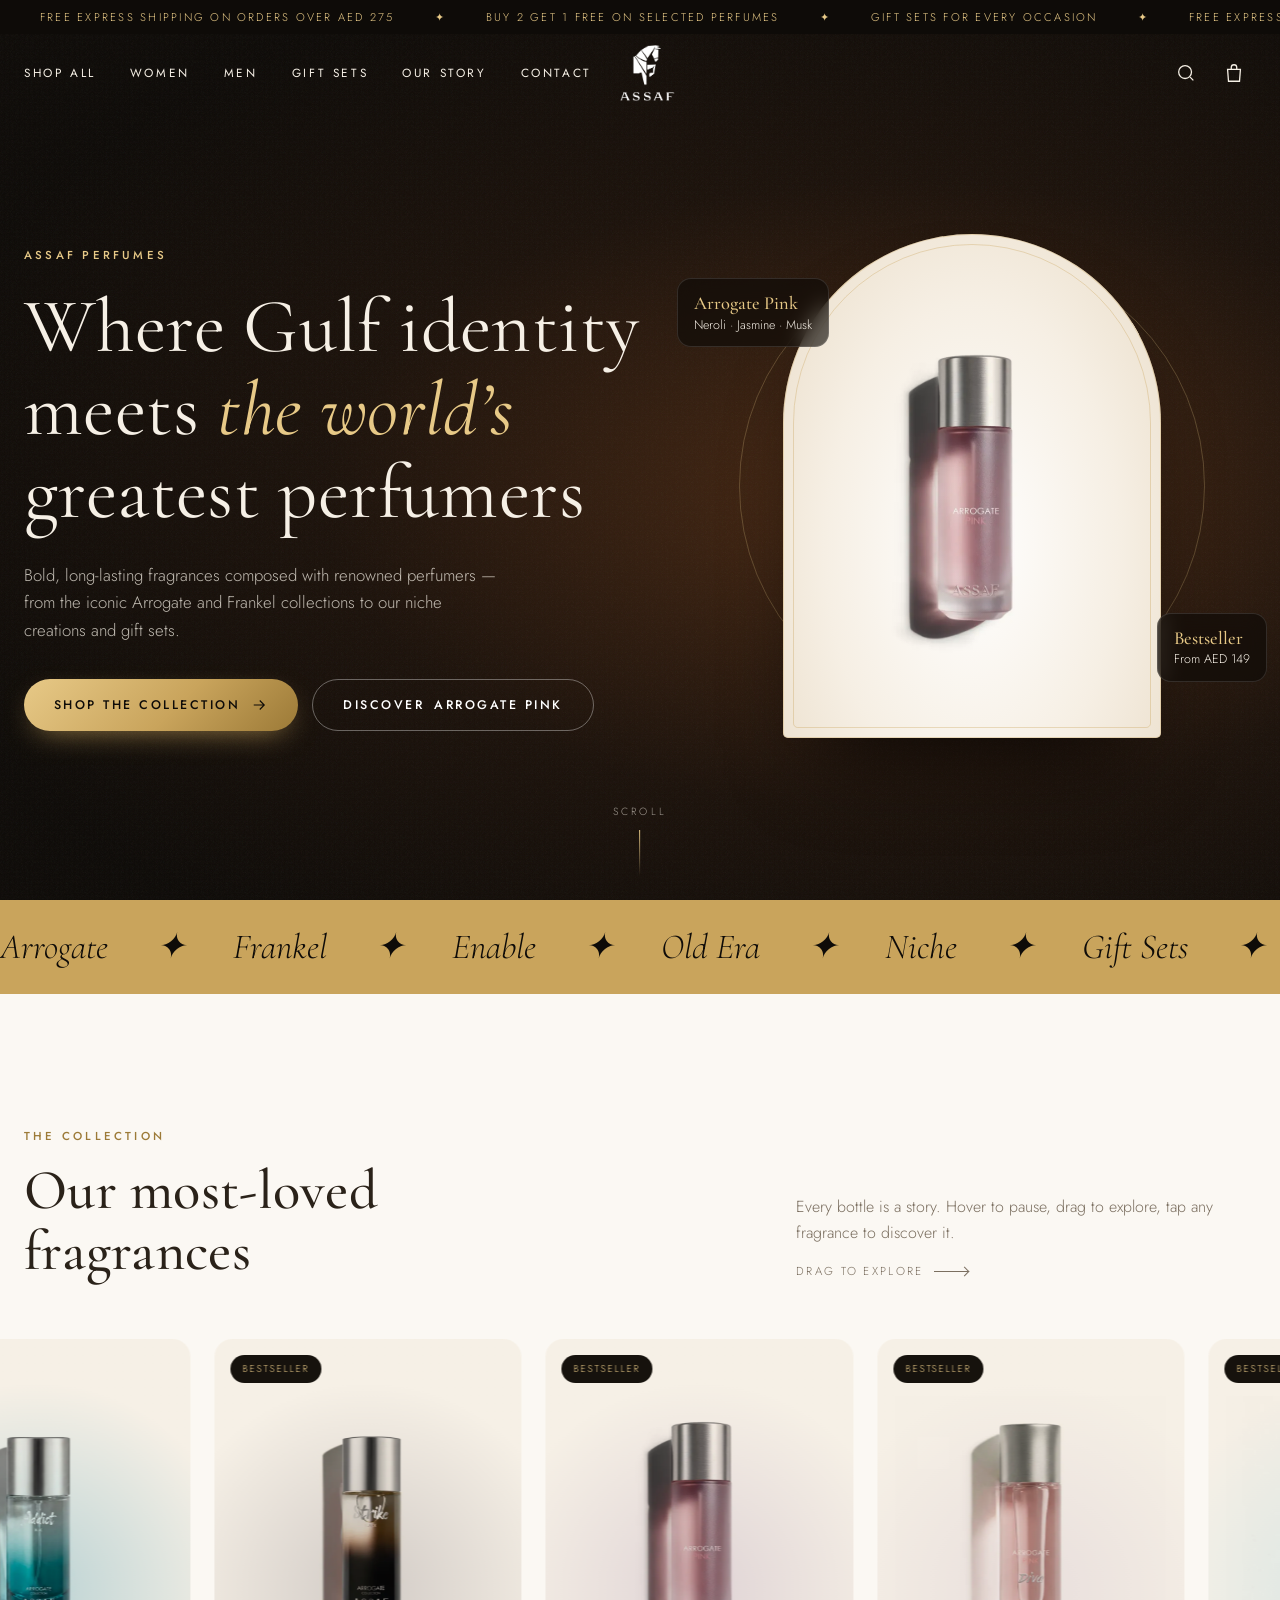
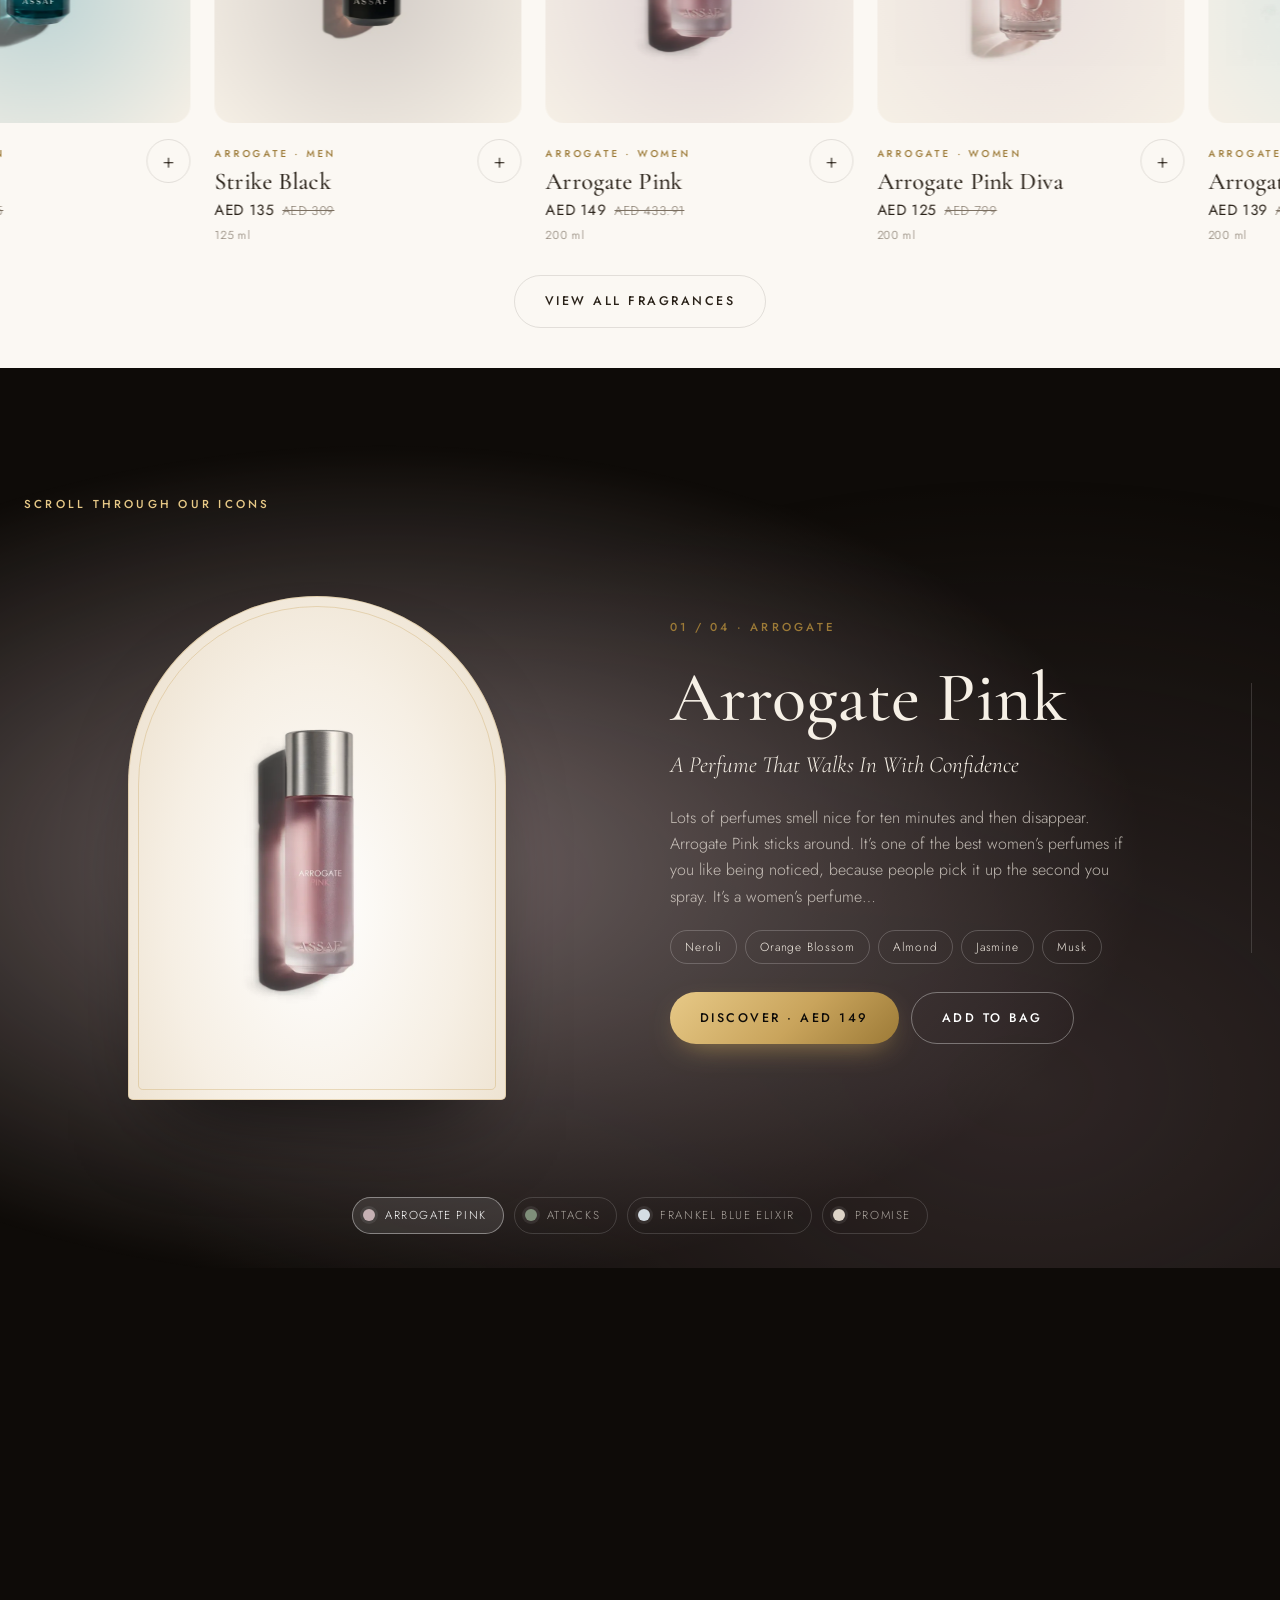
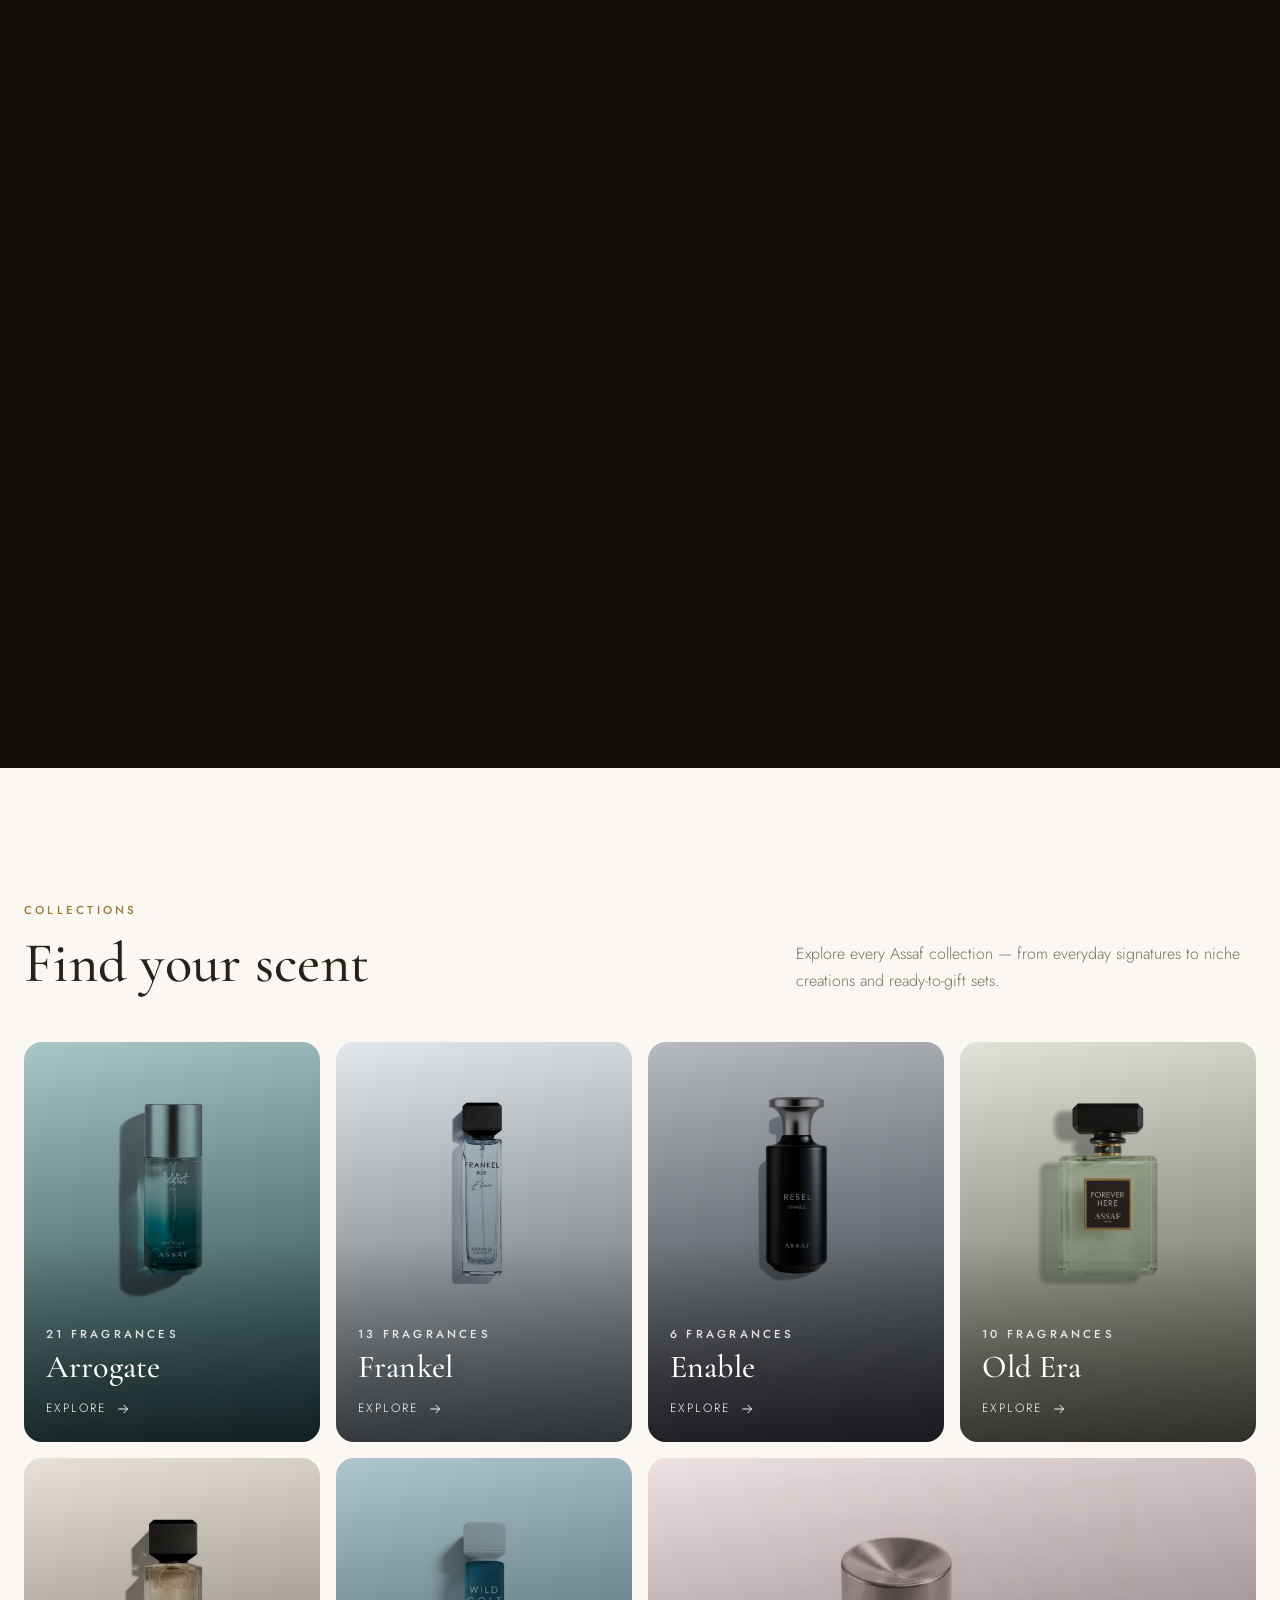
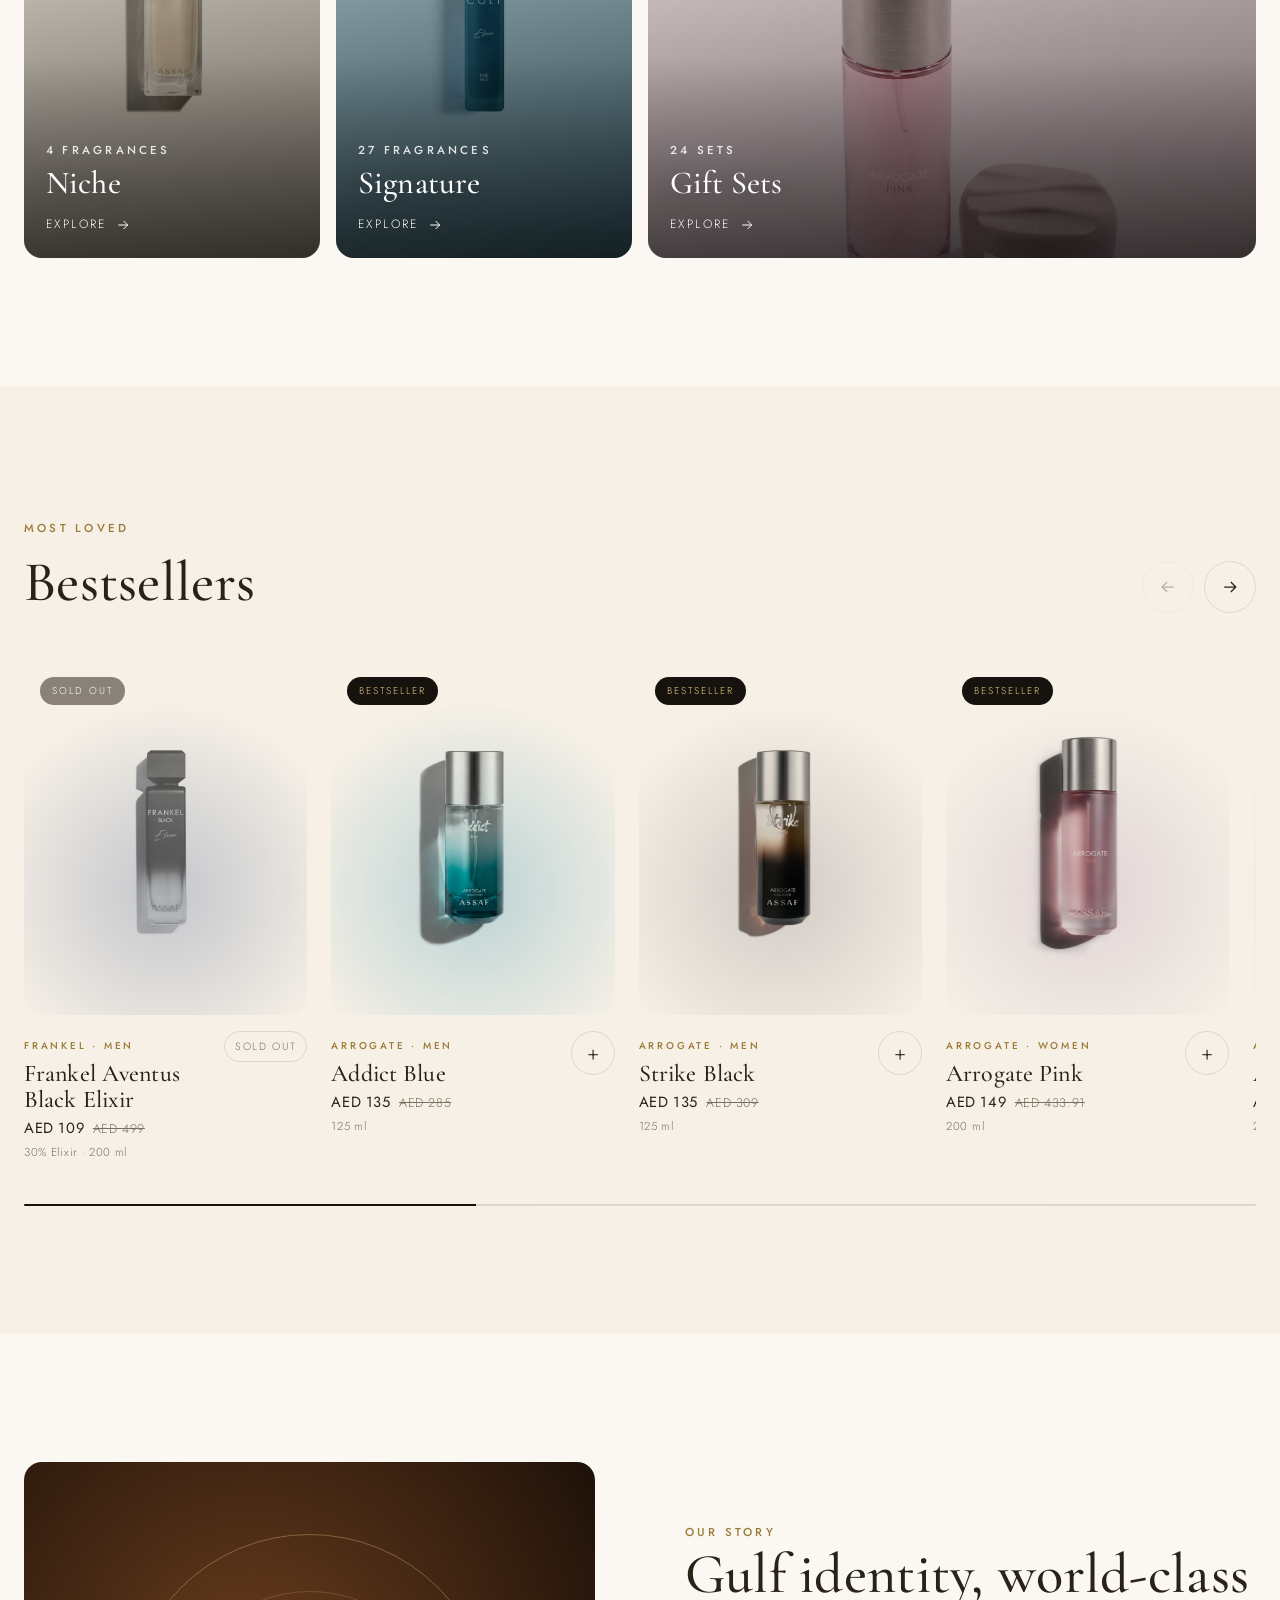
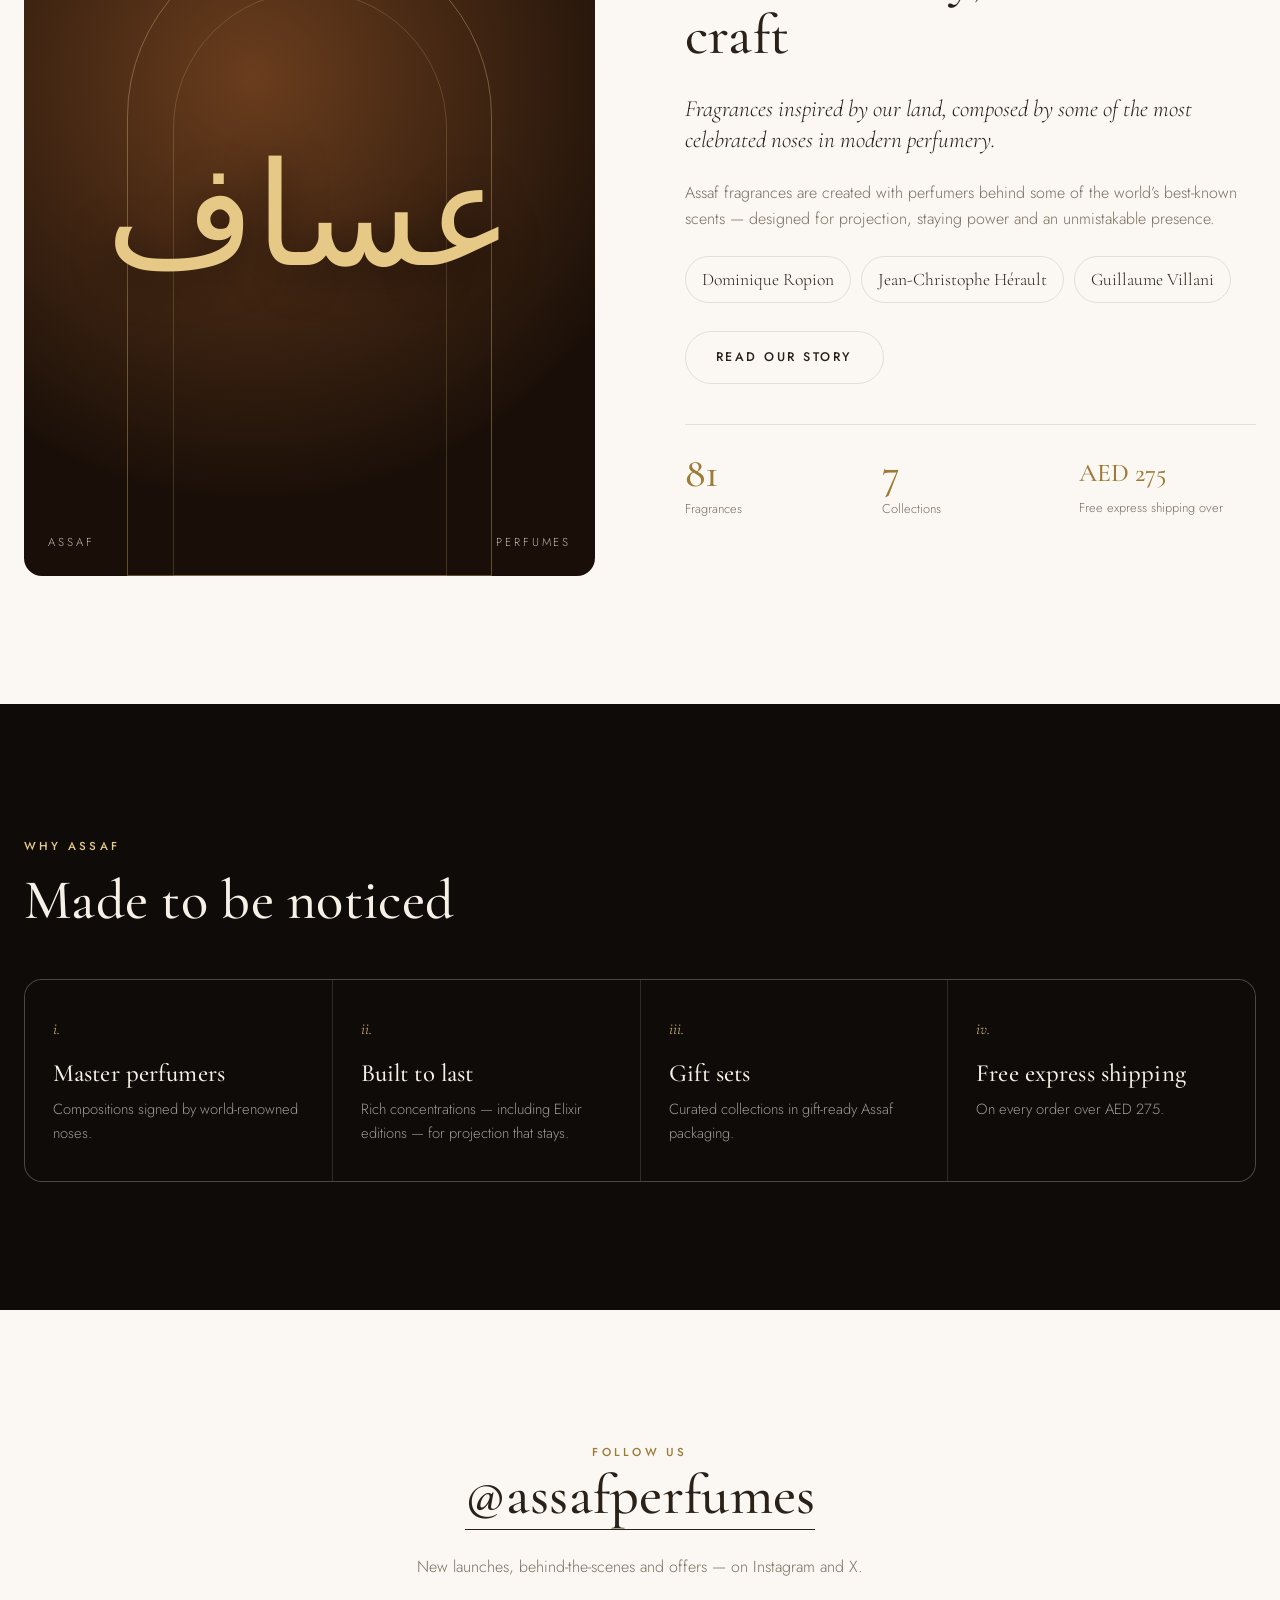
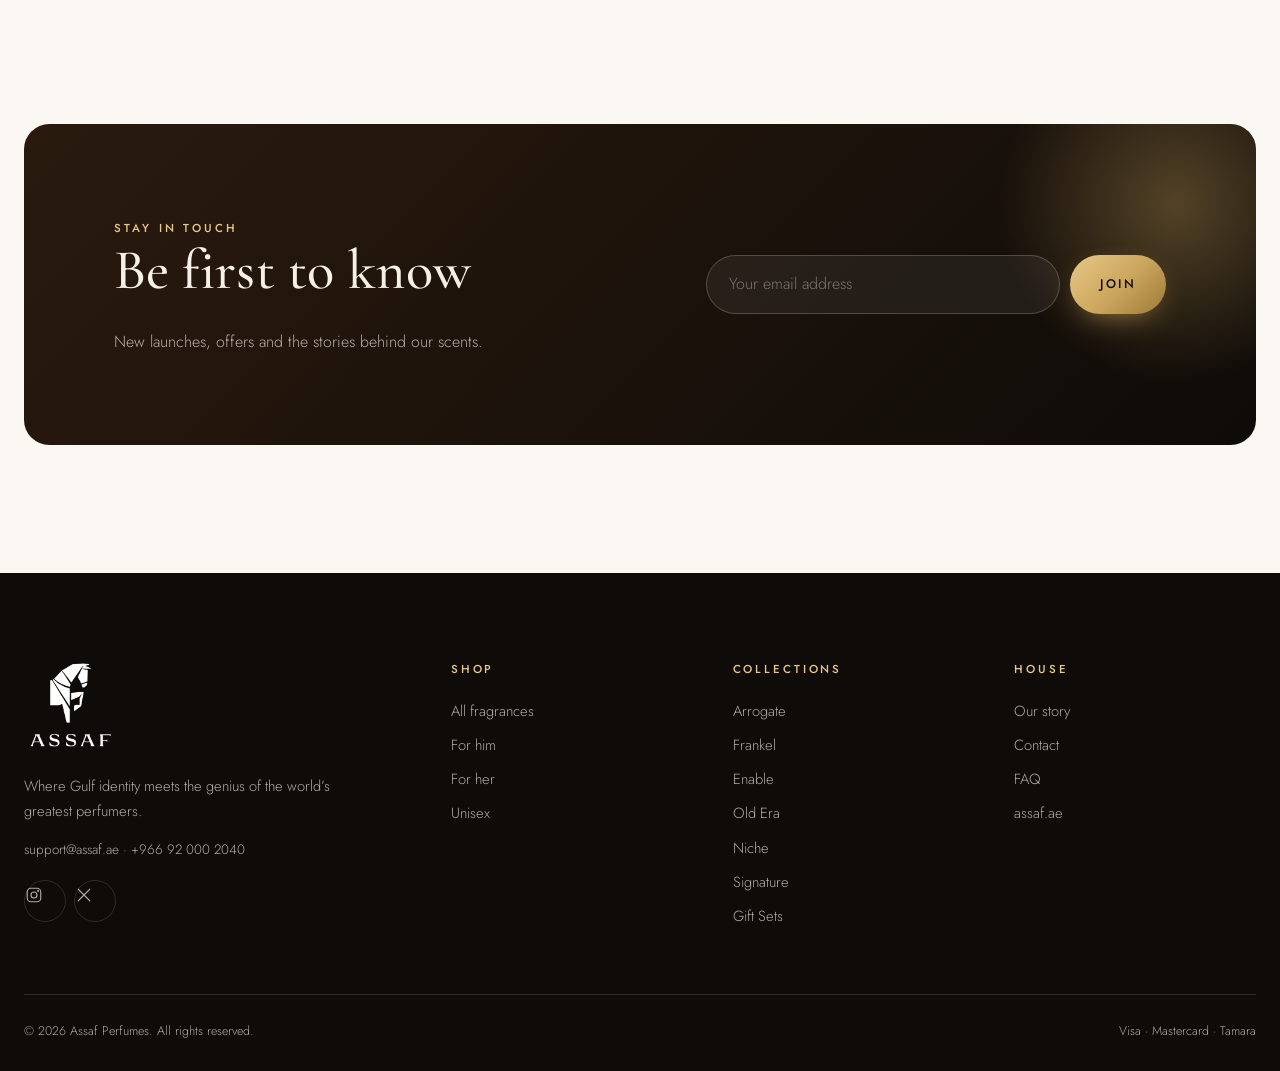
==== commit 967dd6f1: "Import real Assaf catalogue from assaf.ae Add tools/import_products.py, which pulls the Shopify cata" ====
--- a/index.html
+++ b/index.html
@@ -3,8 +3,8 @@
 <head>
   <meta charset="utf-8" />
   <meta name="viewport" content="width=device-width, initial-scale=1" />
-  <title>Assaf Parfums — Luxury Arabian Fragrances</title>
-  <meta name="description" content="Assaf Parfums — rare oud, Taif rose and precious musks. Luxury Arabian eau de parfum crafted in Saudi Arabia." />
+  <title>Assaf Perfumes</title>
+  <meta name="description" content="Assaf Perfumes — where Gulf identity meets the genius of the world’s greatest perfumers. Shop Arrogate, Frankel, Enable, niche fragrances and gift sets." />
   <meta name="theme-color" content="#0e0b08" />
   <link rel="icon" href="data:image/svg+xml,%3Csvg xmlns='http://www.w3.org/2000/svg' viewBox='0 0 64 64'%3E%3Crect width='64' height='64' rx='14' fill='%230e0b08'/%3E%3Ctext x='32' y='44' font-family='Georgia' font-size='34' fill='%23e7c987' text-anchor='middle'%3EA%3C/text%3E%3C/svg%3E" />
   <link rel="preconnect" href="https://fonts.googleapis.com" />
@@ -13,35 +13,35 @@
   <link rel="stylesheet" href="assets/css/style.css" />
 </head>
 <body data-page="home">
-  <div class="preloader" aria-hidden="true"><span>ASSAF</span></div>
+  <div class="preloader" aria-hidden="true"><img src="assets/img/logo.png" alt="" /></div>
 
   <main>
     <!-- HERO -->
     <section class="hero">
       <div class="container hero-grid">
         <div class="hero-copy">
-          <span class="eyebrow light reveal">Maison de Parfum · Est. Riyadh</span>
-          <h1 class="reveal" style="--d:100ms">The art of<br/><em>unforgettable</em><br/>presence</h1>
-          <p class="reveal" style="--d:200ms">Rare Cambodian oud, dawn-picked Taif rose and precious musks — composed by hand into eaux de parfum that linger long after you leave the room.</p>
+          <span class="eyebrow light reveal">Assaf Perfumes</span>
+          <h1 class="reveal" style="--d:100ms">Where Gulf identity<br/>meets <em>the world’s</em><br/>greatest perfumers</h1>
+          <p class="reveal" style="--d:200ms">Bold, long-lasting fragrances composed with renowned perfumers — from the iconic Arrogate and Frankel collections to our niche creations and gift sets.</p>
           <div class="hero-cta reveal" style="--d:300ms">
             <a href="shop.html" class="btn btn-gold">Shop the collection <svg viewBox="0 0 24 24"><path d="M5 12h14M13 6l6 6-6 6"/></svg></a>
-            <a href="product.html?id=oud-royale" class="btn btn-ghost-light">Discover Oud Royale</a>
+            <a href="product.html" data-hero-link class="btn btn-ghost-light">Discover <span data-hero-name></span></a>
           </div>
         </div>
         <div class="hero-visual">
           <div class="hero-glow"></div>
           <div class="hero-ring"></div>
           <div class="hero-ring r2"></div>
-          <a href="product.html?id=oud-royale" class="hero-bottle" aria-label="View Oud Royale"><div data-hero-bottle></div></a>
-          <div class="hero-tag t1"><strong>Oud Royale</strong>Saffron · Rose · Oud</div>
-          <div class="hero-tag t2"><strong>12+ hours</strong>Eau de Parfum 20%</div>
+          <a href="product.html" data-hero-link class="hero-bottle" aria-label="View featured fragrance"><span class="plate" data-hero-bottle></span></a>
+          <div class="hero-tag t1"><strong data-hero-name></strong><span data-hero-notes></span></div>
+          <div class="hero-tag t2"><strong>Bestseller</strong>From <span data-hero-price></span></div>
         </div>
       </div>
       <div class="scroll-cue">Scroll<i></i></div>
     </section>
 
     <div class="word-band" aria-hidden="true">
-      <div><span>Oud</span><span>✦</span><span>Amber</span><span>✦</span><span>Taif Rose</span><span>✦</span><span>Saffron</span><span>✦</span><span>White Musk</span><span>✦</span><span>Bakhoor</span><span>✦</span><span>Sandalwood</span><span>✦</span><span>Oud</span><span>✦</span><span>Amber</span><span>✦</span><span>Taif Rose</span><span>✦</span><span>Saffron</span><span>✦</span><span>White Musk</span><span>✦</span><span>Bakhoor</span><span>✦</span><span>Sandalwood</span><span>✦</span></div>
+      <div><span>Arrogate</span><span>✦</span><span>Frankel</span><span>✦</span><span>Enable</span><span>✦</span><span>Old Era</span><span>✦</span><span>Niche</span><span>✦</span><span>Gift Sets</span><span>✦</span><span>Arrogate</span><span>✦</span><span>Frankel</span><span>✦</span><span>Enable</span><span>✦</span><span>Old Era</span><span>✦</span><span>Niche</span><span>✦</span><span>Gift Sets</span><span>✦</span></div>
     </div>
 
     <!-- MOVING PRODUCTS -->
@@ -49,7 +49,7 @@
       <div class="container section-head">
         <div class="reveal">
           <span class="eyebrow">The Collection</span>
-          <h2>Twelve signatures,<br/>one house</h2>
+          <h2>Our most-loved<br/>fragrances</h2>
         </div>
         <div class="reveal" style="--d:120ms">
           <p>Every bottle is a story. Hover to pause, drag to explore, tap any fragrance to discover it.</p>
@@ -81,8 +81,8 @@
     <section class="section">
       <div class="container">
         <div class="section-head">
-          <div class="reveal"><span class="eyebrow">Olfactory families</span><h2>Find your scent</h2></div>
-          <p class="reveal" style="--d:120ms">From smouldering oud to sparkling citrus — explore by the mood you want to wear.</p>
+          <div class="reveal"><span class="eyebrow">Collections</span><h2>Find your scent</h2></div>
+          <p class="reveal" style="--d:120ms">Explore every Assaf collection — from everyday signatures to niche creations and ready-to-gift sets.</p>
         </div>
         <div class="families" data-families></div>
       </div>
@@ -109,18 +109,20 @@
         <div class="art-panel reveal">
           <div class="arch"></div><div class="arch a2"></div>
           <span class="arabic" lang="ar">عساف</span>
-          <div class="caption"><span>Assaf</span><span>Since 2012</span></div>
+          <div class="caption"><span>Assaf</span><span>Perfumes</span></div>
         </div>
         <div>
           <span class="eyebrow reveal">Our story</span>
-          <h2 class="reveal" style="--d:80ms">Heritage, distilled</h2>
-          <p class="lead reveal" style="--d:140ms">Born from the scent of bakhoor drifting through our grandparents’ majlis.</p>
-          <p class="reveal muted" style="--d:200ms">Assaf blends the ancient Arabian art of attar with modern French perfumery. We source oud from Cambodia and Assam, rose from the highlands of Taif and saffron from Khorasan — then age each composition for weeks before it is bottled.</p>
+          <h2 class="reveal" style="--d:80ms">Gulf identity, world-class craft</h2>
+          <p class="lead reveal" style="--d:140ms">Fragrances inspired by our land, composed by some of the most celebrated noses in modern perfumery.</p>
+          <p class="reveal muted" style="--d:200ms">Assaf fragrances are created with perfumers behind some of the world’s best-known scents — designed for projection, staying power and an unmistakable presence.</p>
+          <ul class="perfumers reveal" style="--d:230ms"><li>Dominique Ropion</li><li>Jean-Christophe Hérault</li><li>Guillaume Villani</li></ul>
+          <div style="height:28px"></div>
           <a href="about.html" class="btn btn-ghost reveal" style="--d:260ms">Read our story</a>
           <div class="stats reveal" style="--d:320ms">
-            <div><strong>12</strong><span>Signature scents</span></div>
-            <div><strong>40+</strong><span>Rare ingredients</span></div>
-            <div><strong>50k</strong><span>Happy clients</span></div>
+            <div><strong data-count-products>0</strong><span>Fragrances</span></div>
+            <div><strong data-count-families>0</strong><span>Collections</span></div>
+            <div><strong data-free-ship style="font-size:1.6rem;line-height:1.6">AED 275</strong><span>Free express shipping over</span></div>
           </div>
         </div>
       </div>
@@ -130,13 +132,13 @@
     <section class="section dark">
       <div class="container">
         <div class="section-head">
-          <div class="reveal"><span class="eyebrow">The Assaf promise</span><h2>Crafted without compromise</h2></div>
+          <div class="reveal"><span class="eyebrow">Why Assaf</span><h2>Made to be noticed</h2></div>
         </div>
         <div class="features reveal">
-          <div class="feature"><span class="num">i.</span><h3>Rare ingredients</h3><p>Natural oud, absolute rose and real saffron — never shortcuts.</p></div>
-          <div class="feature"><span class="num">ii.</span><h3>Aged to perfection</h3><p>Every batch macerates for six weeks for depth and longevity.</p></div>
-          <div class="feature"><span class="num">iii.</span><h3>Gift-ready</h3><p>Hand-finished boxes, complimentary wrapping and a personal note.</p></div>
-          <div class="feature"><span class="num">iv.</span><h3>Fast delivery</h3><p>1–2 days in major cities, free over SAR 400 across the Kingdom.</p></div>
+          <div class="feature"><span class="num">i.</span><h3>Master perfumers</h3><p>Compositions signed by world-renowned noses.</p></div>
+          <div class="feature"><span class="num">ii.</span><h3>Built to last</h3><p>Rich concentrations — including Elixir editions — for projection that stays.</p></div>
+          <div class="feature"><span class="num">iii.</span><h3>Gift sets</h3><p>Curated collections in gift-ready Assaf packaging.</p></div>
+          <div class="feature"><span class="num">iv.</span><h3>Free express shipping</h3><p>On every order over <span data-free-ship>AED 275</span>.</p></div>
         </div>
       </div>
     </section>
@@ -144,13 +146,11 @@
     <!-- REVIEWS -->
     <section class="section">
       <div class="container">
-        <div class="center reveal" style="margin-bottom:40px"><span class="eyebrow">Kind words</span></div>
-        <div class="quotes">
-          <div class="quote"><div class="stars">★★★★★</div><blockquote>“Oud Royale is the most complimented fragrance I’ve ever owned. It lasts through the whole day and into the night.”</blockquote><cite>Faisal A. — Riyadh</cite></div>
-          <div class="quote"><div class="stars">★★★★★</div><blockquote>“Rose de Taif smells like walking through a rose garden after rain. Elegant, soft and never overpowering.”</blockquote><cite>Noura K. — Jeddah</cite></div>
-          <div class="quote"><div class="stars">★★★★★</div><blockquote>“The packaging, the delivery, the scent — everything about Assaf feels like true luxury.”</blockquote><cite>Omar S. — Dubai</cite></div>
+        <div class="insta reveal">
+          <span class="eyebrow">Follow us</span>
+          <h2><a href="https://instagram.com/assafperfumes" target="_blank" rel="noopener">@assafperfumes</a></h2>
+          <p class="muted">New launches, behind-the-scenes and offers — on Instagram and X.</p>
         </div>
-        <div class="quote-dots"></div>
       </div>
     </section>
 
@@ -159,9 +159,9 @@
       <div class="container">
         <div class="newsletter reveal">
           <div>
-            <span class="eyebrow light">The Assaf circle</span>
-            <h2>10% off your first order</h2>
-            <p style="color:rgba(246,240,230,.7);margin:0">Early access to new launches, private sales and the stories behind our scents.</p>
+            <span class="eyebrow light">Stay in touch</span>
+            <h2>Be first to know</h2>
+            <p style="color:rgba(246,240,230,.7);margin:0">New launches, offers and the stories behind our scents.</p>
           </div>
           <form id="newsletter" novalidate>
             <input type="email" name="email" placeholder="Your email address" aria-label="Email address" />
--- a/assets/css/style.css
+++ b/assets/css/style.css
@@ -549,3 +549,79 @@
   *, *::before, *::after { animation-duration: .01ms !important; animation-iteration-count: 1 !important; transition-duration: .01ms !important; scroll-behavior: auto !important; }
   .reveal { opacity: 1; transform: none; }
 }
+
+/* ==========================================================================
+   REAL PRODUCT PHOTOGRAPHY + BRAND LOGO
+   ========================================================================== */
+.bottle-img { display: block; height: 100%; width: auto; max-width: 100%; margin: 0 auto; object-fit: contain; mix-blend-mode: multiply; user-select: none; -webkit-user-drag: none; }
+.card-bottle { height: 88%; width: 88%; display: grid; place-items: center; }
+.card:hover .card-bottle { transform: translateY(-8px) scale(1.04); }
+.family-bottle { inset: 4% 8% 30%; }
+.line-thumb .bottle-img, .search-thumb .bottle-img { height: 100%; }
+.pdp-bottle { height: 92%; }
+.pdp-bottle .bottle-img { animation: float 6s ease-in-out infinite; }
+
+/* arch-shaped plate so white-background photos sit nicely on dark sections */
+.plate { position: relative; display: grid; place-items: center; height: 100%; aspect-ratio: 3 / 4; border-radius: 999px 999px 26px 26px; padding: 8% 6% 6%; isolation: isolate;
+  background: radial-gradient(ellipse at 50% 62%, #ffffff 0%, #f6efe4 55%, #e9dcc7 100%);
+  box-shadow: 0 50px 90px -40px rgba(0, 0, 0, .75), inset 0 0 0 1px rgba(201, 164, 92, .35); }
+.plate::after { content: ''; position: absolute; inset: 10px; border-radius: inherit; border: 1px solid rgba(201, 164, 92, .35); pointer-events: none; }
+.hero-bottle { height: 84%; }
+.hero-bottle > .plate { animation: float 6s ease-in-out infinite; }
+.show-bottle .plate { height: 100%; }
+
+.logo img { height: 56px; width: auto; transition: filter .4s; }
+.site-header.scrolled .logo img, .site-header.is-solid .logo img { filter: invert(1) brightness(.25); }
+.nav-open .site-header .logo img { filter: none; }
+.footer-grid .logo img { height: 84px; }
+.footer-brand a { transition: color .3s; }
+.footer-brand p a:hover { color: var(--cream); }
+.preloader img { width: 120px; animation: breathe-img 1.4s ease-in-out infinite alternate; }
+@keyframes breathe-img { from { opacity: .3; transform: scale(.96); } to { opacity: 1; transform: none; } }
+
+/* prices, sale and stock */
+.price .was, .pdp-price .was { color: var(--muted); font-size: .85em; margin-left: 4px; }
+.price .now { font-weight: 400; }
+.sizes-note { display: block; font-size: .72rem; color: var(--muted); letter-spacing: .06em; margin-top: 2px; }
+.save { display: inline-block; font-size: .7rem; letter-spacing: .14em; text-transform: uppercase; background: var(--ink); color: var(--gold-2); padding: 4px 10px; border-radius: 999px; vertical-align: middle; margin-left: 8px; }
+.soldout-tag { font-size: .66rem; letter-spacing: .16em; text-transform: uppercase; color: var(--muted); border: 1px solid var(--line); border-radius: 999px; padding: 6px 10px; white-space: nowrap; }
+.card.is-soldout .card-bottle { filter: grayscale(.7); opacity: .65; }
+.badge.muted-badge { background: #8a8178; color: #fff; }
+.sizes { flex-wrap: wrap; }
+.sizes button { min-width: 120px; }
+.sizes button.unavailable { opacity: .5; text-decoration: line-through; }
+.btn:disabled { opacity: .45; cursor: not-allowed; transform: none; box-shadow: none; }
+.pdp-desc { color: var(--muted); }
+[dir="rtl"] { text-align: right; font-family: 'Noto Naskh Arabic', var(--sans); }
+.families { grid-template-columns: repeat(auto-fit, minmax(170px, 1fr)); }
+.insta { text-align: center; }
+.insta h2 a { border-bottom: 1px solid currentColor; }
+.perfumers { display: flex; flex-wrap: wrap; gap: 10px; margin: 24px 0 0; padding: 0; list-style: none; }
+.perfumers li { border: 1px solid var(--line); border-radius: 999px; padding: 8px 16px; font-family: var(--serif); font-size: 1.1rem; }
+@media (max-width: 600px) {
+  .families .family:last-child { grid-column: auto; aspect-ratio: 3 / 4.4; }
+  .logo img { height: 44px; }
+  .sizes button { min-width: 0; flex: 1 1 40%; }
+}
+
+/* blend fixes: animated/transformed wrappers isolate their children, so blend the wrapper itself */
+.bottle-img { width: 100%; height: 100%; }
+.card-bottle, .pdp-bottle, .family-bottle { mix-blend-mode: multiply; }
+.card-media::after { z-index: 0; }
+.plate { overflow: hidden; }
+.show-stage { height: min(56vh, 520px); }
+.show-nav { z-index: 5; }
+.hero-tag { background: rgba(14, 11, 8, .62); z-index: 2; }
+.hero-tag.t1 { left: -2%; } .hero-tag.t2 { right: -2%; }
+.families { grid-template-columns: repeat(4, 1fr); }
+.family { aspect-ratio: auto; height: 400px; }
+.families .family:last-child:nth-child(4n + 3) { grid-column: span 2; }
+@media (max-width: 900px) { .families { grid-template-columns: repeat(2, 1fr); } .family { height: 320px; } .families .family:last-child:nth-child(odd) { grid-column: 1 / -1; } }
+@media (max-width: 600px) { .families .family:last-child { aspect-ratio: auto; } }
+.hero-bottle { display: block; height: 84%; aspect-ratio: 3 / 4; }
+.plate { display: block; height: 100%; aspect-ratio: 3 / 4; }
+.hero-bottle .plate { width: 100%; }
+.plate .bottle-img { width: 100%; height: 100%; object-fit: contain; }
+.hero-visual { grid-template-rows: 100%; grid-template-columns: 100%; }
+.hero-bottle { height: min(56vh, 540px); justify-self: center; align-self: center; }
+@media (max-width: 900px) { .hero-bottle { height: 34vh; } }
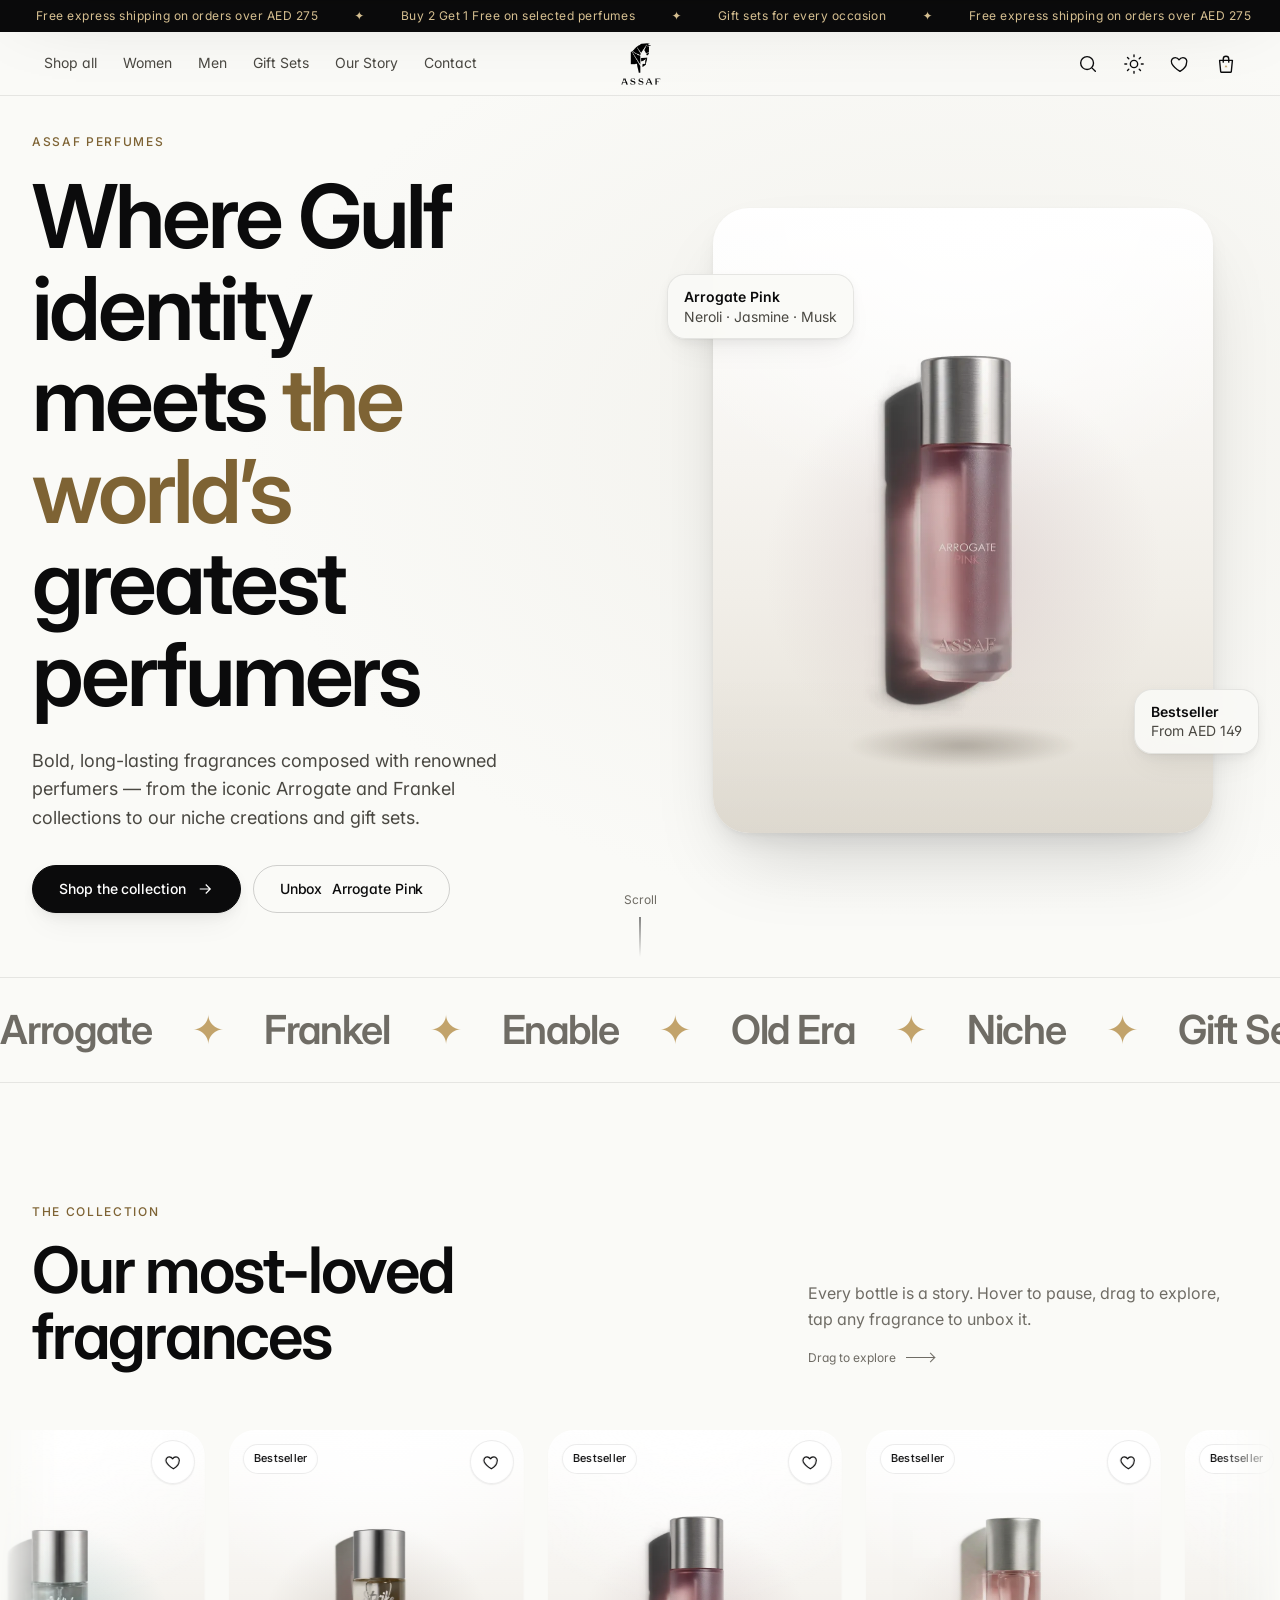
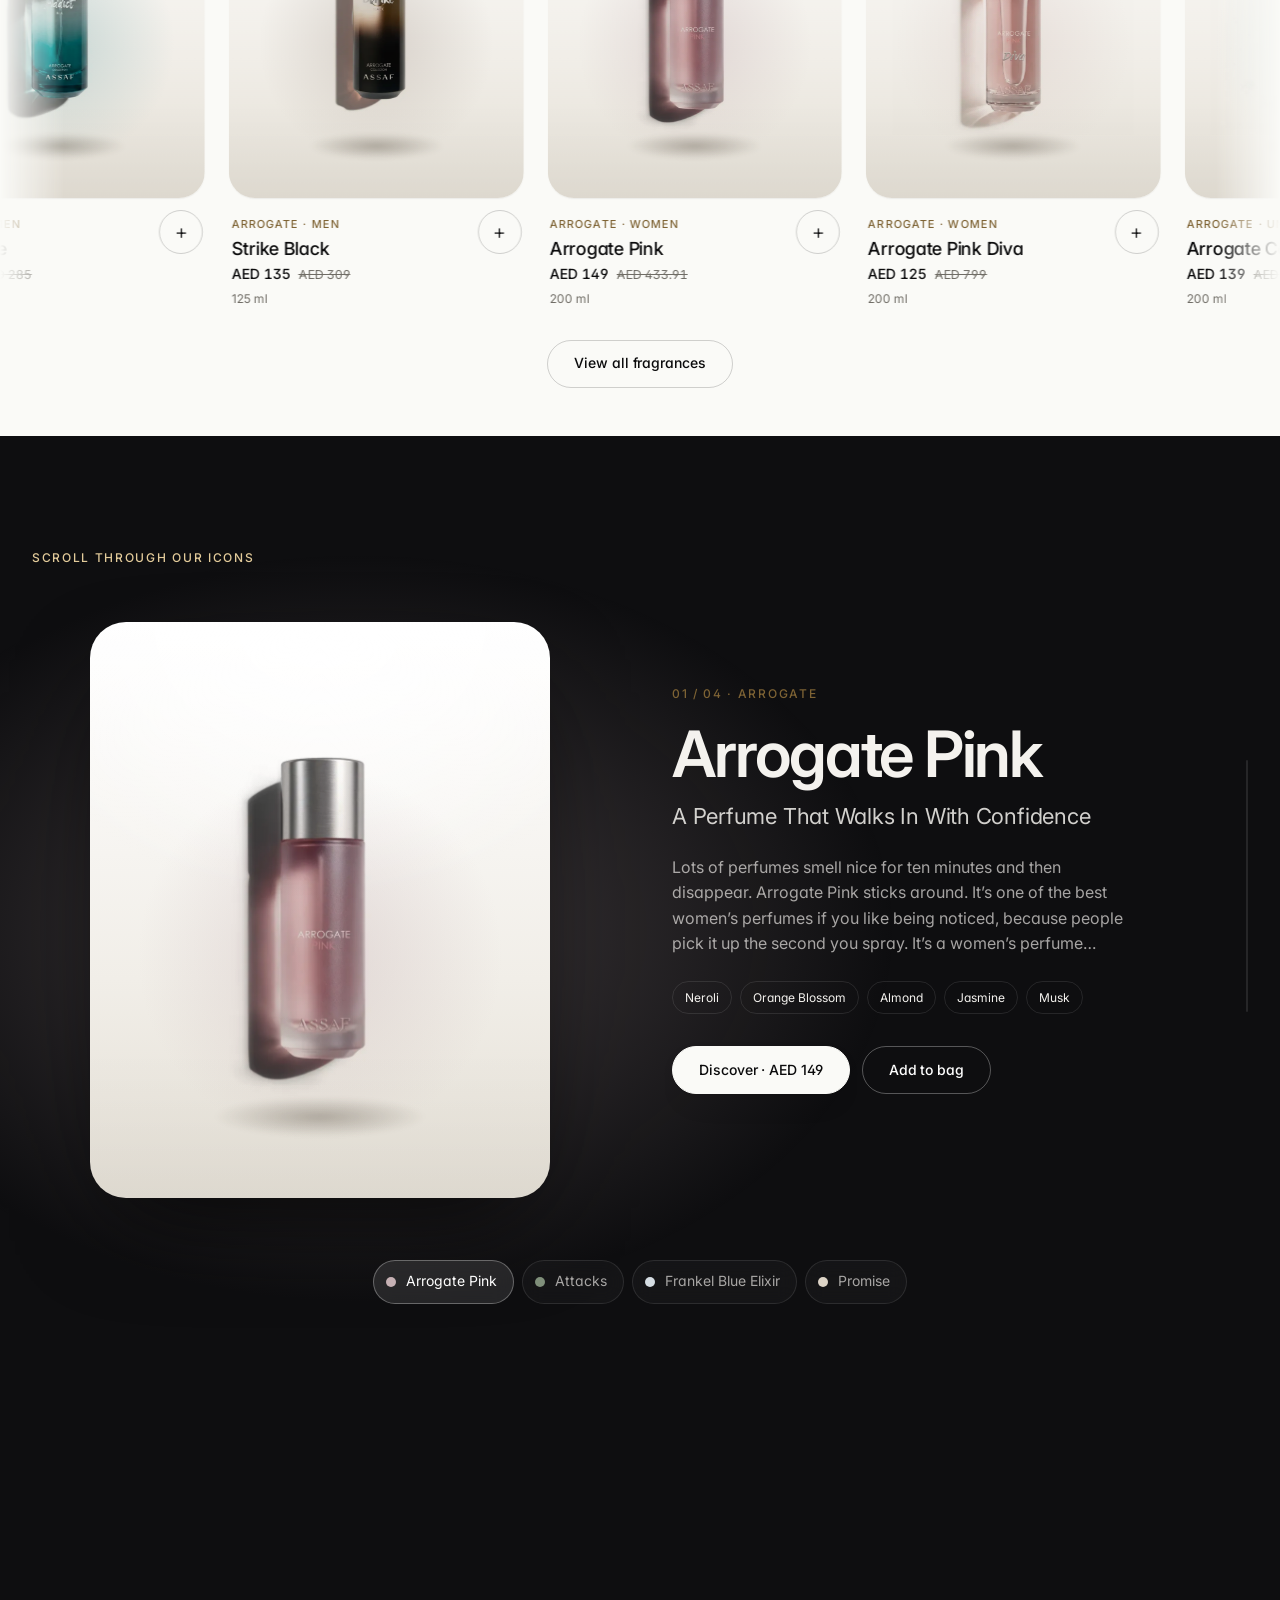
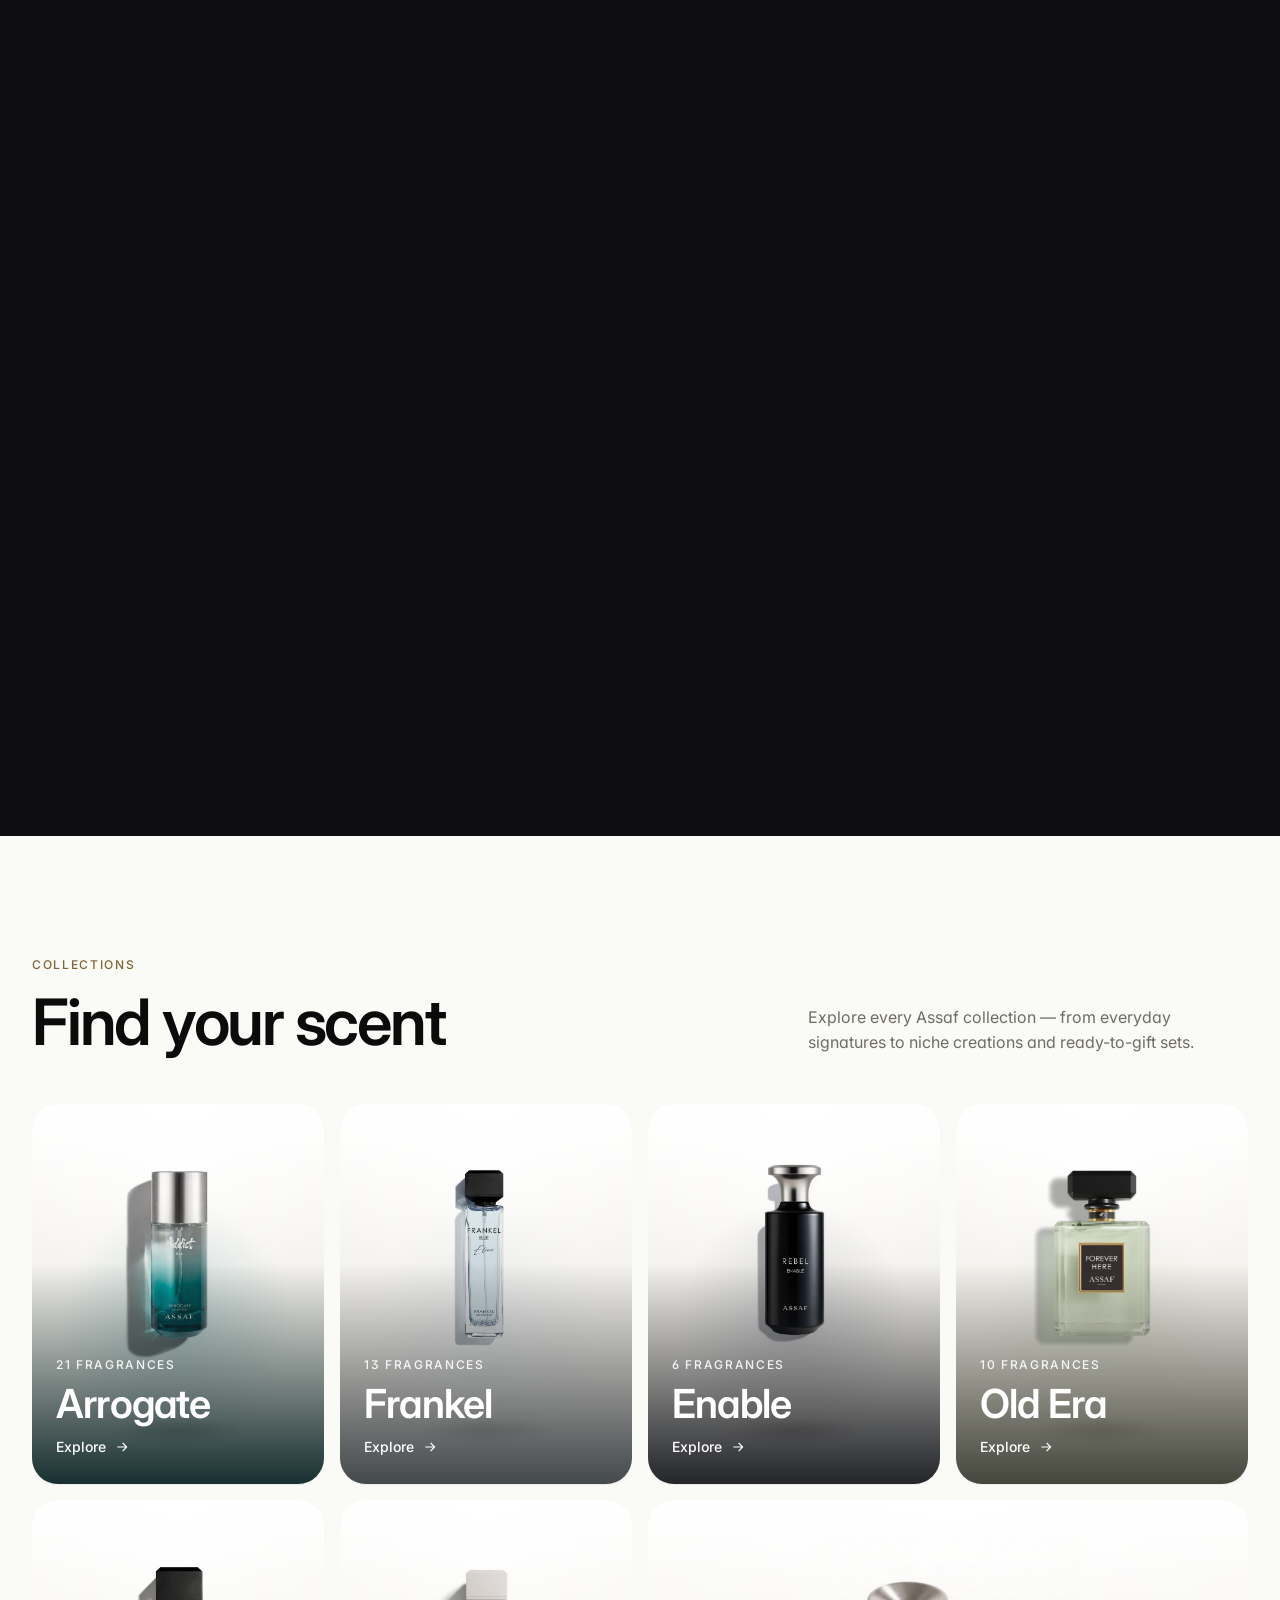
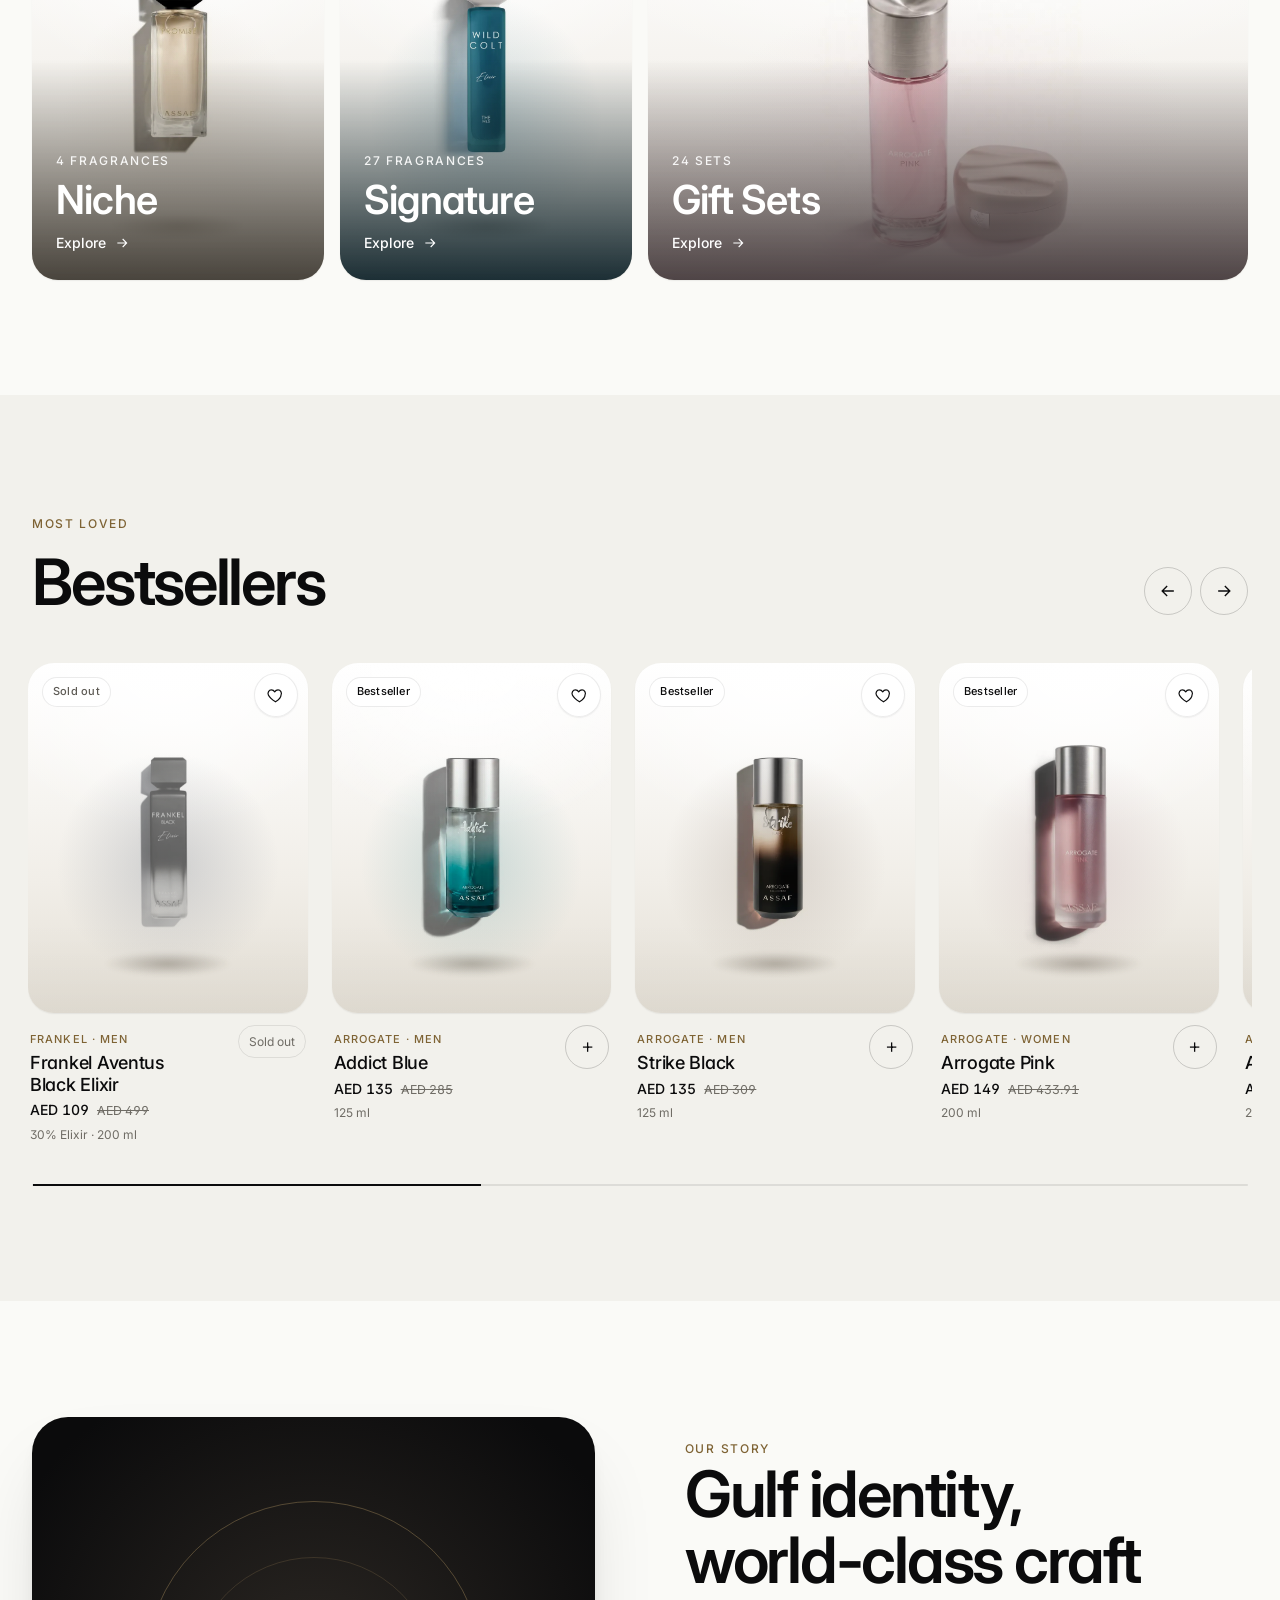
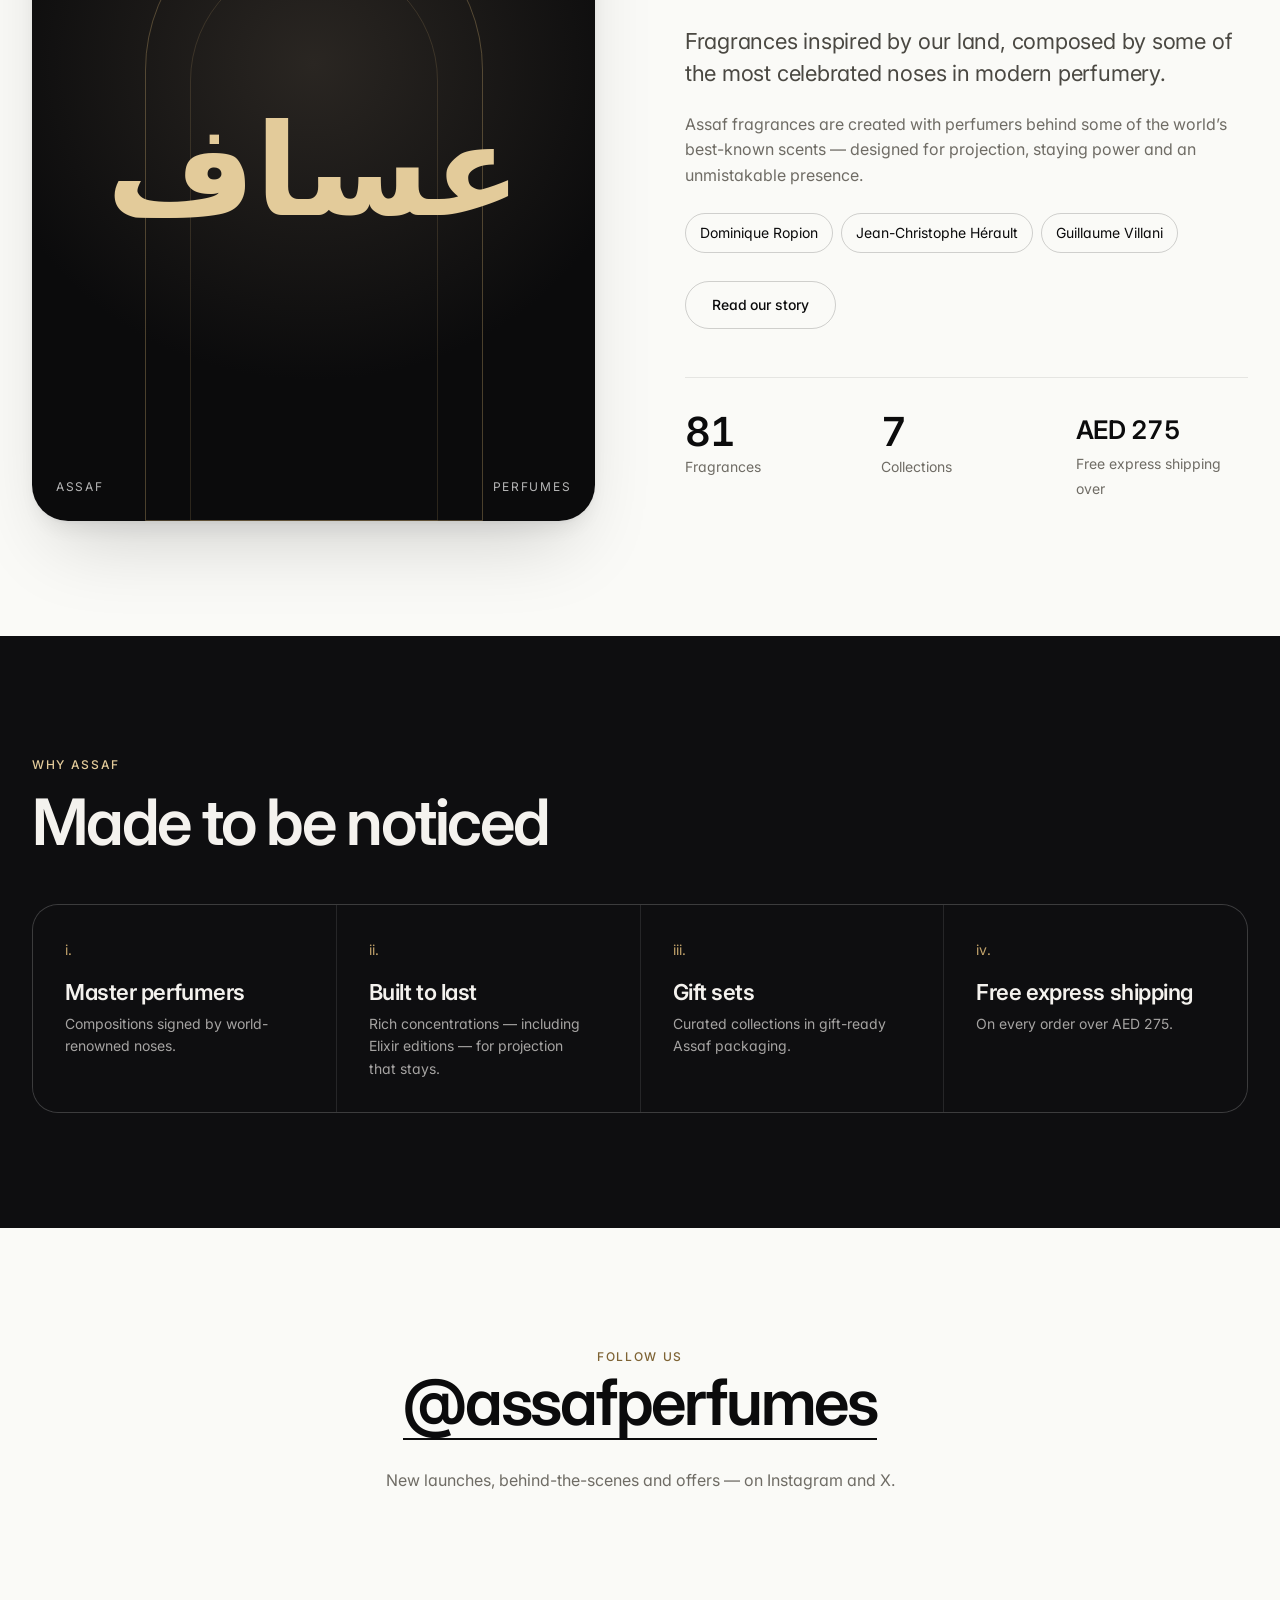
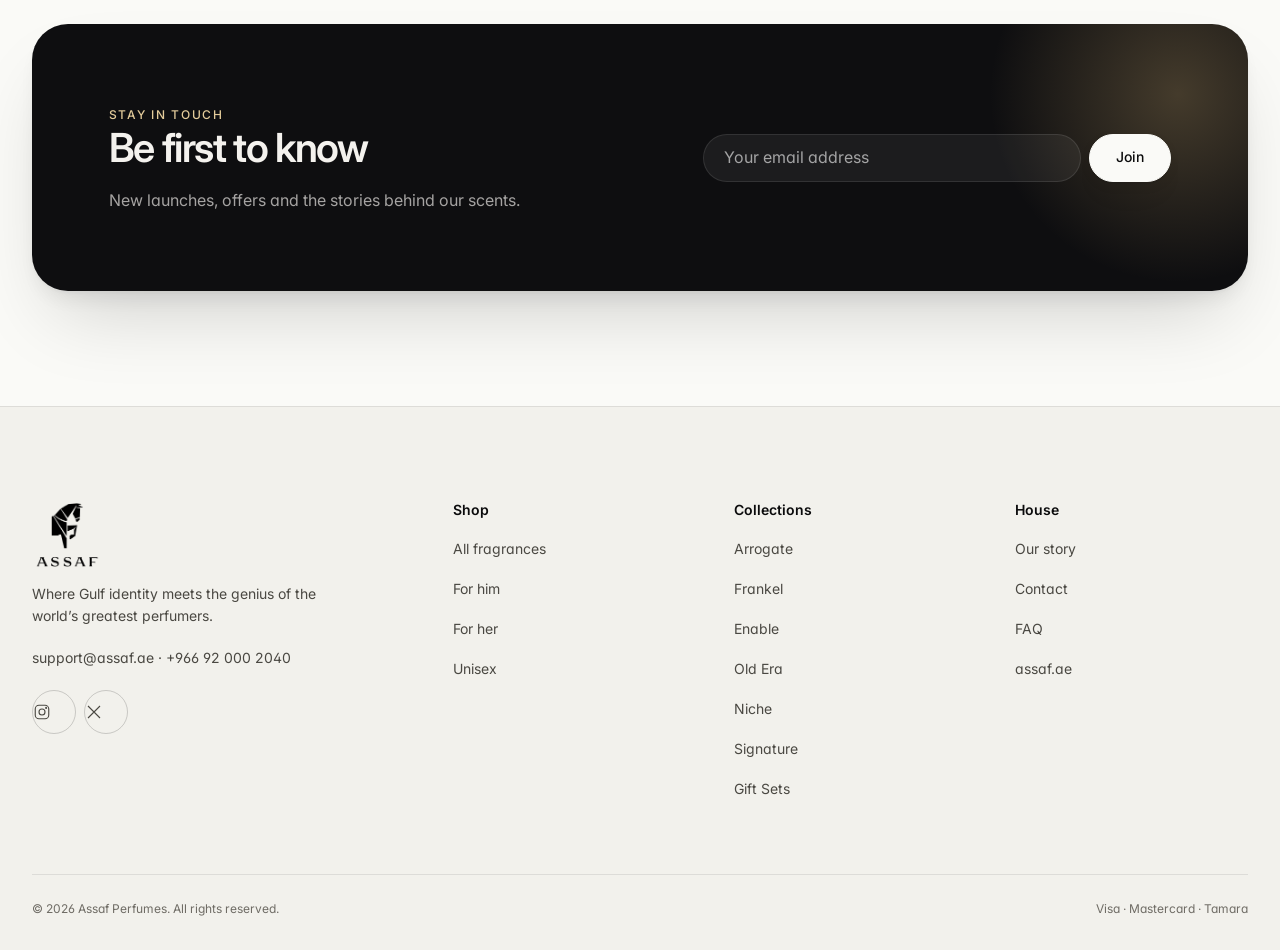
==== commit ee7589ca: "Redesign stage 1: design system, layout and photo product stage New token-based stylesheet (Inter, i" ====
--- a/index.html
+++ b/index.html
@@ -5,11 +5,13 @@
   <meta name="viewport" content="width=device-width, initial-scale=1" />
   <title>Assaf Perfumes</title>
   <meta name="description" content="Assaf Perfumes — where Gulf identity meets the genius of the world’s greatest perfumers. Shop Arrogate, Frankel, Enable, niche fragrances and gift sets." />
-  <meta name="theme-color" content="#0e0b08" />
+  <meta name="theme-color" content="#FAFAF7" media="(prefers-color-scheme: light)" />
+  <meta name="theme-color" content="#0B0B0C" media="(prefers-color-scheme: dark)" />
   <link rel="icon" href="data:image/svg+xml,%3Csvg xmlns='http://www.w3.org/2000/svg' viewBox='0 0 64 64'%3E%3Crect width='64' height='64' rx='14' fill='%230e0b08'/%3E%3Ctext x='32' y='44' font-family='Georgia' font-size='34' fill='%23e7c987' text-anchor='middle'%3EA%3C/text%3E%3C/svg%3E" />
   <link rel="preconnect" href="https://fonts.googleapis.com" />
   <link rel="preconnect" href="https://fonts.gstatic.com" crossorigin />
-  <link href="https://fonts.googleapis.com/css2?family=Cormorant+Garamond:ital,wght@0,400;0,500;0,600;1,400;1,500&family=Jost:wght@300;400;500;600&display=swap" rel="stylesheet" />
+  <link href="https://fonts.googleapis.com/css2?family=Inter:wght@400;500;600&display=swap" rel="stylesheet" />
+  <script>try{var t=localStorage.getItem("assaf_theme");if(t)document.documentElement.setAttribute("data-theme",JSON.parse(t))}catch(e){}</script>
   <link rel="stylesheet" href="assets/css/style.css" />
 </head>
 <body data-page="home">
@@ -20,19 +22,16 @@
     <section class="hero">
       <div class="container hero-grid">
         <div class="hero-copy">
-          <span class="eyebrow light reveal">Assaf Perfumes</span>
+          <span class="eyebrow reveal">Assaf Perfumes</span>
           <h1 class="reveal" style="--d:100ms">Where Gulf identity<br/>meets <em>the world’s</em><br/>greatest perfumers</h1>
           <p class="reveal" style="--d:200ms">Bold, long-lasting fragrances composed with renowned perfumers — from the iconic Arrogate and Frankel collections to our niche creations and gift sets.</p>
           <div class="hero-cta reveal" style="--d:300ms">
-            <a href="shop.html" class="btn btn-gold">Shop the collection <svg viewBox="0 0 24 24"><path d="M5 12h14M13 6l6 6-6 6"/></svg></a>
-            <a href="product.html" data-hero-link class="btn btn-ghost-light">Discover <span data-hero-name></span></a>
+            <a href="shop.html" class="btn btn-gold">Shop the collection <svg viewBox="0 0 24 24" aria-hidden="true"><path d="M5 12h14M13 6l6 6-6 6"/></svg></a>
+            <a href="product.html" data-hero-link class="btn btn-ghost">Unbox <span data-hero-name></span></a>
           </div>
         </div>
         <div class="hero-visual">
-          <div class="hero-glow"></div>
-          <div class="hero-ring"></div>
-          <div class="hero-ring r2"></div>
-          <a href="product.html" data-hero-link class="hero-bottle" aria-label="View featured fragrance"><span class="plate" data-hero-bottle></span></a>
+          <a href="product.html" data-hero-link class="hero-stage" aria-label="Unbox the featured fragrance" data-hero-bottle></a>
           <div class="hero-tag t1"><strong data-hero-name></strong><span data-hero-notes></span></div>
           <div class="hero-tag t2"><strong>Bestseller</strong>From <span data-hero-price></span></div>
         </div>
@@ -52,7 +51,7 @@
           <h2>Our most-loved<br/>fragrances</h2>
         </div>
         <div class="reveal" style="--d:120ms">
-          <p>Every bottle is a story. Hover to pause, drag to explore, tap any fragrance to discover it.</p>
+          <p>Every bottle is a story. Hover to pause, drag to explore, tap any fragrance to unbox it.</p>
           <p class="marquee-hint" style="margin-top:16px">Drag to explore <i></i></p>
         </div>
       </div>
@@ -89,7 +88,7 @@
     </section>
 
     <!-- BESTSELLERS -->
-    <section class="section" id="bestsellers" style="background:var(--cream)">
+    <section class="section" id="bestsellers" style="background:var(--bg-2)">
       <div class="container">
         <div class="section-head">
           <div class="reveal"><span class="eyebrow">Most loved</span><h2>Bestsellers</h2></div>
@@ -154,6 +153,20 @@
       </div>
     </section>
 
+    <section class="section" id="recent" hidden>
+      <div class="container">
+        <div class="section-head">
+          <div><span class="eyebrow">Picked up where you left off</span><h2>Recently viewed</h2></div>
+          <div class="rail-controls">
+            <button class="round-btn" data-prev aria-label="Previous"><svg viewBox="0 0 24 24"><path d="M5 12h14M13 6l6 6-6 6"/></svg></button>
+            <button class="round-btn" data-next aria-label="Next"><svg viewBox="0 0 24 24"><path d="M5 12h14M13 6l6 6-6 6"/></svg></button>
+          </div>
+        </div>
+        <div class="rail" data-recent></div>
+        <div class="rail-progress"><span></span></div>
+      </div>
+    </section>
+
     <!-- NEWSLETTER -->
     <section class="section" style="padding-top:0">
       <div class="container">
@@ -175,5 +188,6 @@
   <script src="assets/js/data.js"></script>
   <script src="assets/js/bottle.js"></script>
   <script src="assets/js/main.js"></script>
+  <script src="assets/js/unbox.js"></script>
 </body>
 </html>
--- a/assets/css/style.css
+++ b/assets/css/style.css
@@ -1,627 +1,779 @@
 /* ==========================================================================
-   ASSAF PARFUMS — stylesheet
+   ASSAF — design system
+   1. Tokens (light / dark)      5. Product stage            9. Cart drawer & lines
+   2. Base & type                6. Home sections           10. Overlays (unbox, quick view)
+   3. Buttons & controls         7. Shop / product pages    11. Flying box & page transitions
+   4. Header / footer / nav      8. Cart / checkout / forms 12. Responsive & reduced motion
    ========================================================================== */
+
+/* ---------- 1. Tokens */
 :root {
-  --ink: #16120d;
-  --ink-2: #221b14;
-  --night: #0e0b08;
-  --cream: #f6f0e6;
-  --sand: #ece2d1;
-  --paper: #fbf8f3;
-  --gold: #c9a45c;
-  --gold-2: #e7c987;
-  --gold-3: #9c7a37;
-  --text: #2a2219;
-  --muted: #7b6f60;
-  --line: rgba(42, 34, 25, .12);
-  --line-light: rgba(246, 240, 230, .14);
-  --serif: 'Cormorant Garamond', 'Times New Roman', serif;
-  --sans: 'Jost', 'Helvetica Neue', Arial, sans-serif;
-  --radius: 18px;
-  --ease: cubic-bezier(.2, .7, .1, 1);
-  --header-h: 112px;
-}
-
+  color-scheme: light;
+  /* brand */
+  --ink: #0B0B0C;
+  --ivory: #FAFAF7;
+  --gold: #C2A36B;
+  --gold-hi: #E3CB9A;
+  --gold-lo: #8A6D3B;
+
+  /* semantic (light) */
+  --bg: #FAFAF7;
+  --bg-2: #F2F1EC;
+  --surface: #FFFFFF;
+  --surface-2: #F5F4EF;
+  --text: #0B0B0C;
+  --text-2: #4A4842;
+  --muted: #6F6C65;
+  --line: rgba(11, 11, 12, .09);
+  --line-2: rgba(11, 11, 12, .18);
+  --accent: #0B0B0C;          /* primary action */
+  --on-accent: #FFFFFF;
+  --gold-text: #7E6334;       /* gold that passes 4.5:1 on --bg */
+  --glass: rgba(250, 250, 247, .72);
+  --glass-strong: rgba(250, 250, 247, .9);
+  --scrim: rgba(11, 11, 12, .42);
+  --danger: #A3392B;
+  --logo-filter: invert(1);   /* logo file is white */
+
+  /* studio stage: always a lit, light sweep so white-background photos sit naturally */
+  --stage-top: #FFFFFF;
+  --stage-mid: #F1EEE8;
+  --stage-floor: #E4DFD5;
+  --stage-shadow: rgba(40, 30, 15, .28);
+
+  /* inverted panels (dark feature sections) */
+  --panel: #0E0E10;
+  --panel-text: #F4F2EE;
+  --panel-muted: rgba(244, 242, 238, .66);
+  --panel-line: rgba(255, 255, 255, .1);
+
+  /* type */
+  --font: 'Inter', ui-sans-serif, system-ui, -apple-system, 'Segoe UI', Roboto, 'Helvetica Neue', Arial, sans-serif;
+  --fs-xs: .75rem; --fs-sm: .875rem; --fs-md: 1rem; --fs-lg: 1.125rem; --fs-xl: 1.375rem;
+  --fs-2xl: clamp(1.75rem, 1.2rem + 2vw, 2.5rem);
+  --fs-3xl: clamp(2.25rem, 1.4rem + 3.6vw, 4rem);
+  --fs-4xl: clamp(2.6rem, 1.4rem + 5.2vw, 5.5rem);
+
+  /* spacing (4px base) */
+  --s-1: 4px; --s-2: 8px; --s-3: 12px; --s-4: 16px; --s-5: 24px; --s-6: 32px; --s-7: 48px; --s-8: 64px; --s-9: 96px; --s-10: 144px;
+
+  /* radius */
+  --r-xs: 8px; --r-sm: 12px; --r-md: 18px; --r-lg: 26px; --r-xl: 36px; --r-pill: 999px;
+
+  /* layered shadows */
+  --sh-1: 0 1px 2px rgba(11, 11, 12, .04), 0 1px 1px rgba(11, 11, 12, .03);
+  --sh-2: 0 1px 2px rgba(11, 11, 12, .04), 0 4px 12px rgba(11, 11, 12, .05), 0 16px 32px -12px rgba(11, 11, 12, .08);
+  --sh-3: 0 2px 4px rgba(11, 11, 12, .04), 0 12px 24px -6px rgba(11, 11, 12, .08), 0 40px 80px -24px rgba(11, 11, 12, .18);
+  --sh-gold: 0 10px 30px -12px rgba(194, 163, 107, .55);
+
+  /* motion */
+  --ease: cubic-bezier(.16, 1, .3, 1);
+  --ease-in-out: cubic-bezier(.65, 0, .35, 1);
+  --ease-spring: cubic-bezier(.34, 1.56, .64, 1);
+  --dur-1: .18s; --dur-2: .35s; --dur-3: .6s; --dur-4: .9s;
+
+  --header-h: 96px;     /* announce (32) + bar (64) */
+  --bar-h: 64px;
+  --container: 1240px;
+}
+
+/* dark token set: follows the OS unless the visitor picked a theme */
+@media (prefers-color-scheme: dark) {
+  :root:not([data-theme="light"]) {
+    color-scheme: dark;
+    --bg: #0B0B0C; --bg-2: #111113; --surface: #151517; --surface-2: #1C1C1F;
+    --text: #F4F2EE; --text-2: #C4C0B8; --muted: #9A968E;
+    --line: rgba(255, 255, 255, .08); --line-2: rgba(255, 255, 255, .18);
+    --accent: #F4F2EE; --on-accent: #0B0B0C; --gold-text: #D9BF8C;
+    --glass: rgba(14, 14, 16, .66); --glass-strong: rgba(18, 18, 20, .9); --scrim: rgba(0, 0, 0, .6);
+    --stage-top: #EEEBE5; --stage-mid: #D9D4CA; --stage-floor: #C3BCB0; --stage-shadow: rgba(0, 0, 0, .45);
+    --panel: #151517; --panel-line: rgba(255, 255, 255, .08);
+    --sh-1: 0 1px 2px rgba(0, 0, 0, .5);
+    --sh-2: 0 1px 2px rgba(0, 0, 0, .4), 0 8px 24px rgba(0, 0, 0, .35);
+    --sh-3: 0 2px 4px rgba(0, 0, 0, .4), 0 30px 80px -20px rgba(0, 0, 0, .7);
+    --danger: #E07A6A; --logo-filter: none;
+  }
+}
+:root[data-theme="dark"] {
+  color-scheme: dark;
+  --bg: #0B0B0C; --bg-2: #111113; --surface: #151517; --surface-2: #1C1C1F;
+  --text: #F4F2EE; --text-2: #C4C0B8; --muted: #9A968E;
+  --line: rgba(255, 255, 255, .08); --line-2: rgba(255, 255, 255, .18);
+  --accent: #F4F2EE; --on-accent: #0B0B0C; --gold-text: #D9BF8C;
+  --glass: rgba(14, 14, 16, .66); --glass-strong: rgba(18, 18, 20, .9); --scrim: rgba(0, 0, 0, .6);
+  --stage-top: #EEEBE5; --stage-mid: #D9D4CA; --stage-floor: #C3BCB0; --stage-shadow: rgba(0, 0, 0, .45);
+  --panel: #151517; --panel-line: rgba(255, 255, 255, .08);
+  --sh-1: 0 1px 2px rgba(0, 0, 0, .5);
+  --sh-2: 0 1px 2px rgba(0, 0, 0, .4), 0 8px 24px rgba(0, 0, 0, .35);
+  --sh-3: 0 2px 4px rgba(0, 0, 0, .4), 0 30px 80px -20px rgba(0, 0, 0, .7);
+  --danger: #E07A6A; --logo-filter: none;
+}
+
+/* ---------- 2. Base & type */
 *, *::before, *::after { box-sizing: border-box; }
-html { scroll-behavior: smooth; -webkit-text-size-adjust: 100%; }
+html { -webkit-text-size-adjust: 100%; scroll-behavior: smooth; }
 body {
-  margin: 0; font-family: var(--sans); font-weight: 300; font-size: 16px; line-height: 1.65;
-  color: var(--text); background: var(--paper); overflow-x: hidden;
-  -webkit-font-smoothing: antialiased;
-}
-img, svg { display: block; max-width: 100%; }
+  margin: 0; background: var(--bg); color: var(--text);
+  font-family: var(--font); font-size: var(--fs-md); line-height: 1.6; font-weight: 400;
+  font-feature-settings: 'ss01', 'cv11'; -webkit-font-smoothing: antialiased; -moz-osx-font-smoothing: grayscale;
+  overflow-x: hidden;
+}
+img, svg, canvas { display: block; max-width: 100%; }
 a { color: inherit; text-decoration: none; }
-button { font: inherit; color: inherit; cursor: pointer; background: none; border: 0; padding: 0; }
+button { font: inherit; color: inherit; background: none; border: 0; padding: 0; cursor: pointer; }
 input, select, textarea { font: inherit; color: inherit; }
-h1, h2, h3, h4 { font-family: var(--serif); font-weight: 500; line-height: 1.08; margin: 0 0 .5em; letter-spacing: .005em; }
-h1 { font-size: clamp(2.6rem, 6vw, 5.2rem); }
-h2 { font-size: clamp(2.1rem, 4.4vw, 3.6rem); }
-h3 { font-size: 1.55rem; }
-p { margin: 0 0 1em; }
 [hidden] { display: none !important; }
-::selection { background: var(--gold); color: var(--night); }
+::selection { background: var(--gold); color: var(--ink); }
 :focus-visible { outline: 2px solid var(--gold); outline-offset: 3px; }
 
-.container { width: min(1280px, 100% - 48px); margin-inline: auto; }
+h1, h2, h3, h4 { margin: 0 0 .5em; font-weight: 600; line-height: 1.04; letter-spacing: -.035em; text-wrap: balance; }
+h1 { font-size: var(--fs-4xl); }
+h2 { font-size: var(--fs-3xl); }
+h3 { font-size: var(--fs-xl); letter-spacing: -.02em; line-height: 1.2; }
+h4 { font-size: var(--fs-sm); letter-spacing: 0; }
+p { margin: 0 0 1em; text-wrap: pretty; }
+em { font-style: normal; color: var(--gold-text); }
+
+.container { width: min(var(--container), 100% - 2 * var(--s-6)); margin-inline: auto; }
 .muted { color: var(--muted); }
-.small { font-size: .85rem; }
-.lead { font-family: var(--serif); font-size: 1.45rem; font-style: italic; line-height: 1.35; }
-.eyebrow { display: inline-block; font-size: .72rem; letter-spacing: .28em; text-transform: uppercase; color: var(--gold-3); font-weight: 500; }
-.dark .eyebrow, .eyebrow.light { color: var(--gold-2); }
-.section { padding: clamp(72px, 10vw, 140px) 0; }
-.section-head { display: flex; align-items: end; justify-content: space-between; gap: 24px; margin-bottom: 48px; flex-wrap: wrap; }
+.small { font-size: var(--fs-sm); }
+.lead { font-size: var(--fs-xl); line-height: 1.45; color: var(--text-2); letter-spacing: -.01em; }
+.eyebrow { display: inline-block; font-size: var(--fs-xs); font-weight: 500; letter-spacing: .14em; text-transform: uppercase; color: var(--gold-text); }
+.eyebrow.light, .dark .eyebrow { color: var(--gold-hi); }
+.center { text-align: center; }
+.section { padding: clamp(var(--s-8), 9vw, var(--s-10)) 0; }
+.section-head { display: flex; align-items: end; justify-content: space-between; gap: var(--s-5); margin-bottom: var(--s-7); flex-wrap: wrap; }
 .section-head h2 { margin: .2em 0 0; }
-.section-head p { max-width: 460px; margin: 0; color: var(--muted); }
-.center { text-align: center; }
-.dark { background: var(--night); color: var(--cream); }
-.dark .muted { color: rgba(246, 240, 230, .6); }
-
-/* ---------- buttons */
+.section-head p { max-width: 440px; margin: 0; color: var(--muted); }
+.dark { background: var(--panel); color: var(--panel-text); }
+.dark .muted, .dark p { color: var(--panel-muted); }
+.sr-only { position: absolute !important; width: 1px; height: 1px; padding: 0; margin: -1px; overflow: hidden; clip: rect(0 0 0 0); white-space: nowrap; border: 0; }
+.skip-link { position: fixed; left: 12px; top: -60px; z-index: 300; background: var(--accent); color: var(--on-accent); padding: 12px 18px; border-radius: var(--r-pill); transition: top var(--dur-2) var(--ease); }
+.skip-link:focus { top: 12px; }
+
+/* ---------- 3. Buttons & controls */
 .btn {
-  display: inline-flex; align-items: center; justify-content: center; gap: 10px;
-  padding: 15px 30px; border-radius: 999px; font-size: .78rem; letter-spacing: .2em; text-transform: uppercase; font-weight: 500;
-  transition: transform .4s var(--ease), background .3s, color .3s, box-shadow .3s, border-color .3s; white-space: nowrap;
-}
-.btn svg { width: 18px; height: 18px; fill: none; stroke: currentColor; stroke-width: 1.5; transition: transform .3s; }
-.btn:hover svg { transform: translateX(4px); }
-.btn-gold { background: linear-gradient(135deg, var(--gold-2), var(--gold) 55%, var(--gold-3)); color: var(--night); box-shadow: 0 10px 30px -12px rgba(201, 164, 92, .8); }
-.btn-gold:hover { transform: translateY(-2px); box-shadow: 0 16px 36px -12px rgba(201, 164, 92, .9); }
-.btn-ghost { border: 1px solid var(--line); color: var(--text); }
-.btn-ghost:hover { border-color: var(--text); background: var(--text); color: var(--paper); }
-.btn-ghost-light { border: 1px solid rgba(255, 255, 255, .35); color: #fff; }
-.btn-ghost-light:hover { background: #fff; color: var(--night); }
+  --_bg: transparent; --_fg: var(--text); --_bd: var(--line-2);
+  position: relative; display: inline-flex; align-items: center; justify-content: center; gap: 10px;
+  min-height: 48px; padding: 0 26px; border-radius: var(--r-pill); border: 1px solid var(--_bd);
+  background: var(--_bg); color: var(--_fg); font-size: var(--fs-sm); font-weight: 500; letter-spacing: -.005em; white-space: nowrap;
+  transition: transform var(--dur-2) var(--ease), background-color var(--dur-2), color var(--dur-2), border-color var(--dur-2), box-shadow var(--dur-2);
+}
+.btn svg { width: 18px; height: 18px; fill: none; stroke: currentColor; stroke-width: 1.6; transition: transform var(--dur-2) var(--ease); }
+.btn:hover svg { transform: translateX(3px); }
+.btn:active { transform: scale(.97); }
+/* .btn-gold is kept as the class name for the primary action (solid ink / ivory) */
+.btn-gold { --_bg: var(--accent); --_fg: var(--on-accent); --_bd: var(--accent); box-shadow: var(--sh-2); }
+.btn-gold:hover { transform: translateY(-1px); box-shadow: var(--sh-3); }
+.btn-accent { --_fg: var(--ink); --_bd: transparent; background: linear-gradient(135deg, var(--gold-hi), var(--gold) 55%, var(--gold-lo)); box-shadow: var(--sh-gold); }
+.btn-ghost:hover { --_bd: var(--text); }
+.btn-ghost-light { --_fg: #fff; --_bd: rgba(255, 255, 255, .3); }
+.btn-ghost-light:hover { --_bg: #fff; --_fg: var(--ink); }
 .btn-block { width: 100%; }
-.btn.is-disabled { opacity: .4; pointer-events: none; }
-.link-btn { font-size: .75rem; text-decoration: underline; color: var(--muted); }
-.link { display: inline-flex; align-items: center; gap: 8px; font-size: .75rem; letter-spacing: .2em; text-transform: uppercase; }
-.link svg { width: 16px; fill: none; stroke: currentColor; stroke-width: 1.5; transition: transform .3s; }
-
-.icon-btn { width: 44px; height: 44px; display: grid; place-items: center; border-radius: 50%; position: relative; transition: background .3s; }
-.icon-btn:hover { background: rgba(127, 127, 127, .14); }
-.icon-btn svg { width: 22px; height: 22px; fill: none; stroke: currentColor; stroke-width: 1.4; }
-
-/* ---------- preloader */
-.preloader { position: fixed; inset: 0; z-index: 200; background: var(--night); display: grid; place-items: center; transition: opacity .8s var(--ease), visibility .8s; }
-.preloader span { font-family: var(--serif); color: var(--gold-2); font-size: clamp(2.5rem, 8vw, 5rem); letter-spacing: .4em; padding-left: .4em; animation: breathe 1.6s ease-in-out infinite alternate; }
+.btn.is-disabled, .btn:disabled { opacity: .4; pointer-events: none; box-shadow: none; }
+.link-btn { font-size: var(--fs-xs); color: var(--muted); text-decoration: underline; text-underline-offset: 3px; min-height: 32px; }
+.link-btn:hover { color: var(--text); }
+.link { display: inline-flex; align-items: center; gap: 8px; font-size: var(--fs-sm); font-weight: 500; }
+.link svg { width: 16px; fill: none; stroke: currentColor; stroke-width: 1.6; transition: transform var(--dur-2) var(--ease); }
+.icon-btn { position: relative; width: 44px; height: 44px; display: grid; place-items: center; border-radius: 50%; transition: background-color var(--dur-1), transform var(--dur-2) var(--ease); }
+.icon-btn:hover { background: var(--line); }
+.icon-btn svg { width: 22px; height: 22px; fill: none; stroke: currentColor; stroke-width: 1.5; stroke-linecap: round; stroke-linejoin: round; }
+.round-btn { width: 48px; height: 48px; border-radius: 50%; border: 1px solid var(--line-2); display: grid; place-items: center; transition: background-color var(--dur-2), color var(--dur-2), opacity var(--dur-2); }
+.round-btn:hover:not(:disabled) { background: var(--accent); color: var(--on-accent); border-color: var(--accent); }
+.round-btn:disabled { opacity: .3; cursor: default; }
+.round-btn svg { width: 20px; fill: none; stroke: currentColor; stroke-width: 1.6; }
+.round-btn[data-prev] svg { transform: rotate(180deg); }
+.chips { display: flex; gap: 6px; flex-wrap: wrap; }
+.chips button { min-height: 44px; padding: 0 16px; border-radius: var(--r-pill); border: 1px solid var(--line); font-size: var(--fs-sm); color: var(--text-2); transition: background-color var(--dur-1), color var(--dur-1), border-color var(--dur-1); }
+.chips button:hover { border-color: var(--line-2); color: var(--text); }
+.chips button.active { background: var(--accent); color: var(--on-accent); border-color: var(--accent); }
+.input-pill { min-height: 44px; border: 1px solid var(--line); border-radius: var(--r-pill); padding: 0 18px; background: var(--surface); outline: none; font-size: var(--fs-sm); }
+.input-pill:focus { border-color: var(--line-2); box-shadow: 0 0 0 4px var(--line); }
+.qty { display: inline-flex; align-items: center; border: 1px solid var(--line); border-radius: var(--r-pill); margin-top: 8px; background: var(--surface); }
+.qty button { width: 44px; height: 44px; font-size: 1rem; border-radius: 50%; }
+.qty button:hover { background: var(--line); }
+.qty span { min-width: 22px; text-align: center; font-size: var(--fs-sm); font-variant-numeric: tabular-nums; }
+.qty-lg { margin: 0; }
+.qty-lg button { width: 48px; height: 52px; }
+
+/* ---------- 4. Preloader, header, nav, footer, toast */
+.preloader { position: fixed; inset: 0; z-index: 400; background: var(--bg); display: grid; place-items: center; transition: opacity var(--dur-3) var(--ease), visibility var(--dur-3); }
+.preloader img { width: 88px; filter: var(--logo-filter); animation: breathe 1.4s ease-in-out infinite alternate; }
 .preloader.done { opacity: 0; visibility: hidden; }
-@keyframes breathe { from { opacity: .35; letter-spacing: .3em; } to { opacity: 1; letter-spacing: .45em; } }
-
-/* ---------- header */
-.site-header { position: fixed; top: 0; left: 0; right: 0; z-index: 50; color: var(--cream); transition: background .4s, color .4s, box-shadow .4s, transform .4s; }
-.site-header.scrolled, .site-header.is-solid { background: rgba(251, 248, 243, .92); color: var(--text); backdrop-filter: blur(14px); -webkit-backdrop-filter: blur(14px); box-shadow: 0 1px 0 var(--line); }
-.announce { background: var(--night); color: var(--gold-2); font-size: .7rem; letter-spacing: .2em; text-transform: uppercase; overflow: hidden; height: 34px; display: flex; align-items: center; }
-.announce-track { display: flex; gap: 40px; white-space: nowrap; animation: ticker 40s linear infinite; padding-left: 40px; }
+@keyframes breathe { from { opacity: .35; transform: scale(.97); } to { opacity: 1; transform: none; } }
+
+.site-header { position: fixed; inset: 0 0 auto; z-index: 60; color: var(--text); view-transition-name: site-header; }
+.announce { height: 32px; overflow: hidden; display: flex; align-items: center; background: var(--ink); color: var(--gold-hi); font-size: var(--fs-xs); letter-spacing: .04em; transition: height var(--dur-2) var(--ease); }
+.announce-track { display: flex; gap: 36px; white-space: nowrap; width: max-content; padding-left: 36px; animation: ticker 48s linear infinite; }
 @keyframes ticker { to { transform: translateX(-50%); } }
-.header-bar { display: grid; grid-template-columns: 1fr auto 1fr; align-items: center; height: 78px; }
-.main-nav { display: flex; gap: 34px; font-size: .74rem; letter-spacing: .22em; text-transform: uppercase; font-weight: 400; }
-.main-nav a { position: relative; padding: 6px 0; }
-.main-nav a::after { content: ''; position: absolute; left: 0; right: 0; bottom: 0; height: 1px; background: currentColor; transform: scaleX(0); transform-origin: right; transition: transform .4s var(--ease); }
-.main-nav a:hover::after, .main-nav a[aria-current]::after { transform: scaleX(1); transform-origin: left; }
-.logo { font-family: var(--serif); font-size: 2rem; letter-spacing: .38em; font-weight: 500; text-align: center; line-height: 1; padding-left: .38em; }
-.logo small { display: block; font-family: var(--sans); font-size: .55rem; letter-spacing: .6em; margin-top: 6px; opacity: .7; }
-.header-actions { display: flex; justify-content: flex-end; gap: 4px; }
-.cart-count { position: absolute; top: 4px; right: 2px; min-width: 18px; height: 18px; border-radius: 9px; background: var(--gold); color: var(--night); font-size: .66rem; font-weight: 600; display: grid; place-items: center; padding: 0 4px; transition: transform .3s; }
+.header-bar {
+  display: grid; grid-template-columns: 1fr auto 1fr; align-items: center; height: var(--bar-h);
+  width: 100%; padding-inline: max(var(--s-6), (100% - var(--container)) / 2);
+  background: var(--glass); backdrop-filter: saturate(1.6) blur(20px); -webkit-backdrop-filter: saturate(1.6) blur(20px);
+  border-bottom: 1px solid var(--line); transition: height var(--dur-2) var(--ease), box-shadow var(--dur-2);
+}
+.site-header.scrolled .announce { height: 0; }
+.site-header.scrolled .header-bar { height: 52px; box-shadow: var(--sh-1); }
+.site-header.scrolled .logo img { height: 32px; }
+.main-nav { display: flex; gap: 2px; font-size: var(--fs-sm); }
+.main-nav a { position: relative; padding: 0 12px; min-height: 44px; display: inline-flex; align-items: center; border-radius: var(--r-pill); color: var(--text-2); transition: color var(--dur-1), background-color var(--dur-1); }
+.main-nav a:hover { color: var(--text); background: var(--line); }
+.main-nav a[aria-current] { color: var(--text); font-weight: 500; }
+.logo { display: inline-flex; justify-content: center; align-items: center; min-height: 44px; }
+.logo img { height: 42px; width: auto; filter: var(--logo-filter); transition: height var(--dur-2) var(--ease); }
+.header-actions { display: flex; justify-content: flex-end; gap: 2px; }
+.cart-count { position: absolute; top: 3px; right: 1px; min-width: 18px; height: 18px; padding: 0 5px; border-radius: 9px; background: var(--gold); color: var(--ink); font-size: 11px; font-weight: 600; display: grid; place-items: center; font-variant-numeric: tabular-nums; transition: transform var(--dur-2) var(--ease-spring); }
 .cart-count.is-empty { transform: scale(0); }
-.cart-btn.bump { animation: bump .6s var(--ease); }
-@keyframes bump { 30% { transform: scale(1.25) rotate(-8deg); } 60% { transform: scale(.95); } }
+.cart-count.pop { animation: pop .5s var(--ease-spring); }
+@keyframes pop { 40% { transform: scale(1.5); } }
+.cart-btn.bump, .cart-btn.squash { animation: squash .6s var(--ease-spring); }
+@keyframes squash { 0% { transform: none; } 30% { transform: scale(1.2, .8) translateY(3px); } 60% { transform: scale(.94, 1.08) translateY(-2px); } 100% { transform: none; } }
+.theme-btn .moon { display: none; }
+:root[data-theme="dark"] .theme-btn .sun { display: none; }
+:root[data-theme="dark"] .theme-btn .moon { display: block; }
 .burger { display: none; }
-.burger span { position: absolute; width: 20px; height: 1.5px; background: currentColor; left: 12px; transition: transform .4s var(--ease); }
+.burger span { position: absolute; left: 12px; width: 20px; height: 1.5px; background: currentColor; border-radius: 2px; transition: transform var(--dur-2) var(--ease); }
 .burger span:first-child { top: 18px; } .burger span:last-child { top: 25px; }
 .nav-open .burger span:first-child { transform: translateY(3.5px) rotate(45deg); }
 .nav-open .burger span:last-child { transform: translateY(-3.5px) rotate(-45deg); }
-
-.mobile-nav { position: fixed; inset: 0; z-index: 45; background: var(--night); color: var(--cream); display: flex; flex-direction: column; justify-content: center; padding: 120px 32px 40px; clip-path: circle(0 at 32px 70px); transition: clip-path .7s var(--ease); }
-.nav-open .mobile-nav { clip-path: circle(150% at 32px 70px); }
-.nav-open .site-header { color: var(--cream); background: transparent; box-shadow: none; }
-.mobile-nav nav { display: flex; flex-direction: column; gap: 10px; }
-.mobile-nav a { font-family: var(--serif); font-size: 2.6rem; opacity: 0; transform: translateY(20px); transition: opacity .5s, transform .5s var(--ease); }
-.nav-open .mobile-nav a { opacity: 1; transform: none; }
-.nav-open .mobile-nav a:nth-child(2) { transition-delay: .06s; } .nav-open .mobile-nav a:nth-child(3) { transition-delay: .12s; }
-.nav-open .mobile-nav a:nth-child(4) { transition-delay: .18s; } .nav-open .mobile-nav a:nth-child(5) { transition-delay: .24s; }
-.mobile-nav-foot { margin-top: auto; color: var(--gold-2); font-size: .72rem; letter-spacing: .2em; text-transform: uppercase; }
-
-/* ---------- drawer, search, scrim */
-.scrim { position: fixed; inset: 0; background: rgba(14, 11, 8, .55); z-index: 60; opacity: 0; visibility: hidden; transition: .4s; backdrop-filter: blur(3px); }
+.mobile-nav { position: fixed; inset: 0; z-index: 55; background: var(--glass-strong); backdrop-filter: blur(24px); -webkit-backdrop-filter: blur(24px); display: flex; flex-direction: column; padding: calc(var(--header-h) + var(--s-5)) var(--s-5) var(--s-6); opacity: 0; visibility: hidden; transition: opacity var(--dur-2), visibility var(--dur-2); }
+.nav-open .mobile-nav { opacity: 1; visibility: visible; }
+.mobile-nav nav { display: flex; flex-direction: column; }
+.mobile-nav a { font-size: 1.75rem; font-weight: 600; letter-spacing: -.03em; padding: 12px 0; border-bottom: 1px solid var(--line); transform: translateY(12px); opacity: 0; transition: transform var(--dur-3) var(--ease), opacity var(--dur-3); }
+.nav-open .mobile-nav a { transform: none; opacity: 1; }
+.nav-open .mobile-nav a:nth-child(2) { transition-delay: 40ms; } .nav-open .mobile-nav a:nth-child(3) { transition-delay: 80ms; }
+.nav-open .mobile-nav a:nth-child(4) { transition-delay: 120ms; } .nav-open .mobile-nav a:nth-child(5) { transition-delay: 160ms; } .nav-open .mobile-nav a:nth-child(6) { transition-delay: 200ms; }
+.mobile-nav-foot { margin-top: auto; color: var(--muted); font-size: var(--fs-sm); }
+.mobile-tools { display: flex; gap: var(--s-2); margin-top: var(--s-5); }
+.mobile-tools .btn { flex: 1; }
+
+.scrim { position: fixed; inset: 0; z-index: 70; background: var(--scrim); opacity: 0; visibility: hidden; transition: opacity var(--dur-2), visibility var(--dur-2); }
 .cart-open .scrim, .search-open .scrim { opacity: 1; visibility: visible; }
-.cart-open, .search-open, .nav-open { overflow: hidden; }
-.drawer { position: fixed; top: 0; right: 0; bottom: 0; width: min(440px, 100%); background: var(--paper); z-index: 70; display: flex; flex-direction: column; transform: translateX(100%); transition: transform .55s var(--ease); }
-.cart-open .drawer { transform: none; }
-.drawer-head { display: flex; justify-content: space-between; align-items: center; padding: 22px 24px; border-bottom: 1px solid var(--line); }
-.drawer-head h3 { margin: 0; font-size: 1.7rem; }
-.drawer-head h3 span { font-family: var(--sans); font-size: .8rem; color: var(--muted); vertical-align: middle; }
-.ship-meter { padding: 16px 24px; background: var(--cream); font-size: .85rem; }
-.ship-meter p { margin: 0 0 8px; }
-.meter { height: 3px; background: var(--sand); border-radius: 3px; overflow: hidden; }
-.meter span { display: block; height: 100%; background: linear-gradient(90deg, var(--gold-2), var(--gold-3)); transition: width .6s var(--ease); }
-.drawer-body { flex: 1; overflow-y: auto; padding: 8px 24px; }
-.drawer-foot { padding: 20px 24px 24px; border-top: 1px solid var(--line); display: grid; gap: 10px; }
-.drawer-foot .row { display: flex; justify-content: space-between; font-size: 1.05rem; }
-.drawer-foot p { margin: 0; }
-.empty { text-align: center; padding: 60px 0; display: grid; gap: 16px; justify-items: center; }
-
-.line { display: grid; grid-template-columns: 76px 1fr auto; gap: 16px; padding: 18px 0; border-bottom: 1px solid var(--line); align-items: center; }
-.line-thumb { aspect-ratio: 1; border-radius: 12px; background: radial-gradient(circle at 50% 60%, color-mix(in srgb, var(--tint) 45%, #fff), var(--cream)); display: grid; place-items: center; padding: 8px; position: relative; }
-.line-thumb svg { height: 100%; }
-.line-thumb.sm { width: 60px; }
-.line-thumb b { position: absolute; top: -6px; right: -6px; background: var(--ink); color: #fff; font-size: .7rem; width: 20px; height: 20px; border-radius: 50%; display: grid; place-items: center; font-weight: 500; }
-.line-info { display: grid; gap: 2px; justify-items: start; }
-.line-info strong { font-family: var(--serif); font-size: 1.25rem; font-weight: 500; }
-.line-price { text-align: right; display: grid; gap: 6px; justify-items: end; font-weight: 400; }
-.qty { display: inline-flex; align-items: center; border: 1px solid var(--line); border-radius: 999px; margin-top: 8px; }
-.qty button { width: 32px; height: 32px; font-size: 1rem; }
-.qty span { min-width: 22px; text-align: center; font-size: .9rem; }
-.qty-lg { margin: 0; }
-.qty-lg button { width: 46px; height: 52px; }
-
-.search-overlay { position: fixed; top: 0; left: 0; right: 0; z-index: 70; background: var(--paper); padding: 28px 0 40px; transform: translateY(-105%); transition: transform .55s var(--ease); max-height: 90vh; overflow-y: auto; }
+.cart-open, .search-open, .nav-open, .overlay-open { overflow: hidden; }
+
+.toast { position: fixed; left: 50%; bottom: max(24px, env(safe-area-inset-bottom)); z-index: 320; padding: 12px 20px; border-radius: var(--r-pill); background: var(--glass-strong); color: var(--text); border: 1px solid var(--line); box-shadow: var(--sh-3); backdrop-filter: blur(16px); -webkit-backdrop-filter: blur(16px); font-size: var(--fs-sm); transform: translate(-50%, 160%); transition: transform var(--dur-3) var(--ease); max-width: calc(100% - 32px); text-align: center; }
+.toast.show { transform: translate(-50%, 0); }
+
+.site-footer { background: var(--bg-2); color: var(--text-2); padding: var(--s-9) 0 var(--s-6); font-size: var(--fs-sm); border-top: 1px solid var(--line); }
+.footer-grid { display: grid; grid-template-columns: 1.6fr 1fr 1fr 1fr; gap: var(--s-7); padding-bottom: var(--s-8); border-bottom: 1px solid var(--line); }
+.footer-grid .logo { justify-content: flex-start; margin-bottom: var(--s-4); }
+.footer-grid .logo img { height: 64px; }
+.footer-brand p { max-width: 320px; }
+.footer-grid h4 { color: var(--text); margin-bottom: var(--s-3); font-weight: 600; }
+.footer-grid div > a:not(.logo) { display: flex; align-items: center; min-height: 40px; transition: color var(--dur-1); }
+.footer-grid div > a:not(.logo):hover, .footer-brand p a:hover { color: var(--text); }
+.footer-brand p a { display: inline-flex; min-height: 32px; align-items: center; }
+.socials { display: flex; gap: 8px; margin-top: var(--s-4); }
+.socials a { width: 44px; height: 44px; border-radius: 50%; border: 1px solid var(--line-2); display: grid; place-items: center; transition: background-color var(--dur-2), color var(--dur-2); }
+.socials a:hover { background: var(--accent); color: var(--on-accent); }
+.socials svg { width: 18px; fill: none; stroke: currentColor; stroke-width: 1.5; }
+.footer-bottom { display: flex; justify-content: space-between; gap: var(--s-4); padding-top: var(--s-5); color: var(--muted); font-size: var(--fs-xs); flex-wrap: wrap; }
+
+/* search */
+.search-overlay { position: fixed; inset: 0 0 auto; z-index: 80; background: var(--glass-strong); backdrop-filter: blur(24px); -webkit-backdrop-filter: blur(24px); border-bottom: 1px solid var(--line); padding: var(--s-5) 0 var(--s-7); transform: translateY(-104%); transition: transform var(--dur-3) var(--ease); max-height: 88vh; overflow-y: auto; box-shadow: var(--sh-3); }
 .search-open .search-overlay { transform: none; }
-.search-head { display: flex; gap: 12px; align-items: center; border-bottom: 1px solid var(--text); padding-bottom: 10px; }
-.search-head input { flex: 1; border: 0; background: none; font-family: var(--serif); font-size: clamp(1.6rem, 4vw, 2.6rem); outline: none; min-width: 0; }
-.search-results { display: grid; grid-template-columns: repeat(auto-fill, minmax(240px, 1fr)); gap: 12px; margin-top: 24px; }
-.search-item { display: flex; gap: 14px; align-items: center; padding: 10px; border-radius: 14px; transition: background .3s; }
-.search-item:hover { background: var(--cream); }
-.search-item strong { display: block; font-family: var(--serif); font-size: 1.2rem; font-weight: 500; }
-.search-item span { font-size: .8rem; color: var(--muted); }
-.search-thumb { width: 64px; height: 64px; flex: none; border-radius: 12px; background: radial-gradient(circle, color-mix(in srgb, var(--tint) 50%, #fff), var(--cream)); padding: 6px; display: grid; place-items: center; }
-.search-thumb svg { height: 100%; }
-
-.toast { position: fixed; left: 50%; bottom: 28px; z-index: 90; background: var(--ink); color: var(--cream); padding: 14px 24px; border-radius: 999px; font-size: .85rem; letter-spacing: .04em; transform: translate(-50%, 140%); transition: transform .5s var(--ease); box-shadow: 0 20px 40px -20px rgba(0, 0, 0, .6); max-width: calc(100% - 32px); text-align: center; }
-.toast.show { transform: translate(-50%, 0); }
-
-/* ---------- reveal */
-.reveal { opacity: 0; transform: translateY(40px); transition: opacity 1s var(--ease), transform 1s var(--ease); transition-delay: var(--d, 0ms); }
+.search-head { display: flex; gap: var(--s-3); align-items: center; border-bottom: 1px solid var(--line-2); padding-bottom: var(--s-3); }
+.search-head input { flex: 1; min-width: 0; border: 0; background: none; outline: none; font-size: var(--fs-2xl); font-weight: 600; letter-spacing: -.03em; }
+.search-results { display: grid; grid-template-columns: repeat(auto-fill, minmax(260px, 1fr)); gap: var(--s-2); margin-top: var(--s-5); }
+.search-item { display: flex; gap: var(--s-3); align-items: center; padding: var(--s-2); border-radius: var(--r-md); transition: background-color var(--dur-1); }
+.search-item:hover, .search-item:focus-visible { background: var(--line); }
+.search-item strong { display: block; font-weight: 500; }
+.search-item span { font-size: var(--fs-sm); color: var(--muted); }
+.search-item mark { background: none; color: var(--gold-text); font-weight: 600; }
+.search-thumb { position: relative; width: 64px; height: 64px; flex: none; border-radius: var(--r-sm); overflow: hidden; }
+.search-thumb .stage { position: absolute; inset: 0; }
+
+/* ---------- 5. Product stage (photo on a studio sweep) */
+.stage {
+  --rx: 0deg; --ry: 0deg; --mx: 50%; --my: 40%;
+  position: relative; display: grid; place-items: center; isolation: isolate; overflow: hidden;
+  background:
+    radial-gradient(120% 80% at var(--mx) 0%, var(--stage-top) 0%, transparent 60%),
+    linear-gradient(180deg, var(--stage-top) 0%, var(--stage-mid) 62%, var(--stage-floor) 100%);
+  perspective: 900px;
+}
+.stage::before { /* light falloff tinted with the product colour */
+  content: ''; position: absolute; inset: 0; z-index: -1;
+  background: radial-gradient(55% 45% at 50% 58%, color-mix(in srgb, var(--tint, #ddd) 38%, transparent), transparent 72%);
+}
+.stage::after { /* soft horizon where the sweep meets the floor */
+  content: ''; position: absolute; left: 0; right: 0; top: 74%; height: 30%; z-index: -1; pointer-events: none;
+  background: linear-gradient(180deg, transparent, rgba(0, 0, 0, .035));
+}
+.stage-shadow { position: absolute; left: 50%; top: 86%; width: 46%; height: 7%; transform: translate(-50%, -50%); border-radius: 50%; background: radial-gradient(closest-side, var(--stage-shadow), transparent); filter: blur(2px); transition: transform var(--dur-3) var(--ease); }
+.stage-product { position: relative; width: 82%; height: 82%; transform: rotateX(var(--rx)) rotateY(var(--ry)); transform-style: preserve-3d; transition: transform var(--dur-3) var(--ease); }
+.stage-product img, .stage-product svg { width: 100%; height: 100%; object-fit: contain; user-select: none; -webkit-user-drag: none; }
+.stage-product { mix-blend-mode: multiply; }  /* blend the photo's white backdrop into the sweep (on the transformed element itself) */
+.stage-glare { position: absolute; inset: 0; pointer-events: none; background: radial-gradient(40% 30% at var(--mx) var(--my), rgba(255, 255, 255, .55), transparent 70%); opacity: 0; transition: opacity var(--dur-2); mix-blend-mode: soft-light; }
+.stage[data-tilt]:hover .stage-glare { opacity: 1; }
+.stage[data-tilt]:hover .stage-shadow { transform: translate(-50%, -50%) scale(1.06); }
+.stage .img-skel { position: absolute; inset: 20% 34%; border-radius: var(--r-md); z-index: 1; }
+.bottle-img { opacity: 0; transition: opacity var(--dur-3) var(--ease); }
+.bottle-img.is-loaded { opacity: 1; }
+.is-loaded + .img-skel { display: none; }
+
+/* skeleton shimmer */
+.skel { background: linear-gradient(100deg, var(--line) 30%, color-mix(in srgb, var(--line) 25%, transparent) 50%, var(--line) 70%); background-size: 300% 100%; animation: shimmer 1.4s linear infinite; border-radius: var(--r-sm); }
+.stage .skel { background-color: rgba(0, 0, 0, .04); }
+@keyframes shimmer { to { background-position: -150% 0; } }
+
+/* ---------- product card */
+.card { position: relative; display: flex; flex-direction: column; gap: var(--s-3); }
+.card-media { position: relative; display: block; aspect-ratio: 4 / 5; border-radius: var(--r-lg); overflow: hidden; box-shadow: var(--sh-1); transition: box-shadow var(--dur-3) var(--ease), transform var(--dur-3) var(--ease); }
+.card-media .stage { position: absolute; inset: 0; }
+.card:hover .card-media { box-shadow: var(--sh-3); transform: translateY(-4px); }
+.card-media.is-source { opacity: 0; }
+.badge { position: absolute; z-index: 3; top: 14px; left: 14px; font-size: 11px; font-weight: 500; letter-spacing: .02em; padding: 5px 10px; border-radius: var(--r-pill); background: rgba(255, 255, 255, .86); color: var(--ink); backdrop-filter: blur(10px); -webkit-backdrop-filter: blur(10px); border: 1px solid rgba(11, 11, 12, .08); }
+.badge.static { position: static; display: inline-block; margin-bottom: var(--s-4); background: var(--surface); color: var(--text); border-color: var(--line); }
+.badge.muted-badge { color: #5d5a54; }
+.card-actions { position: absolute; z-index: 3; top: 10px; right: 10px; display: flex; flex-direction: column; gap: 6px; }
+.card-actions .icon-btn { background: rgba(255, 255, 255, .86); color: var(--ink); backdrop-filter: blur(10px); -webkit-backdrop-filter: blur(10px); border: 1px solid rgba(11, 11, 12, .08); box-shadow: var(--sh-1); }
+.card-actions .icon-btn svg { width: 19px; height: 19px; }
+.card-actions .qv-btn { opacity: 0; transform: translateY(-4px); transition: opacity var(--dur-2), transform var(--dur-2) var(--ease); }
+.card:hover .qv-btn, .card:focus-within .qv-btn { opacity: 1; transform: none; }
+.card-view { position: absolute; z-index: 3; left: 50%; bottom: 14px; transform: translate(-50%, 8px); opacity: 0; display: inline-flex; align-items: center; gap: 6px; padding: 8px 14px; border-radius: var(--r-pill); background: rgba(255, 255, 255, .9); color: var(--ink); font-size: var(--fs-xs); font-weight: 500; white-space: nowrap; backdrop-filter: blur(10px); -webkit-backdrop-filter: blur(10px); transition: opacity var(--dur-2), transform var(--dur-2) var(--ease); pointer-events: none; }
+.card-view svg { width: 14px; fill: none; stroke: currentColor; stroke-width: 1.6; }
+.card:hover .card-view { opacity: 1; transform: translate(-50%, 0); }
+.card-body { display: flex; justify-content: space-between; align-items: flex-start; gap: var(--s-3); padding: 0 2px; }
+.card-body h3 { font-size: var(--fs-lg); font-weight: 500; margin: 2px 0; letter-spacing: -.015em; }
+.card-body h3 a { display: inline-block; }
+.card-body .eyebrow { font-size: 11px; letter-spacing: .1em; }
+.price { font-size: var(--fs-sm); font-variant-numeric: tabular-nums; }
+.price .now { font-weight: 500; }
+.price .was, .pdp-price .was { color: var(--muted); font-size: .88em; margin-left: 4px; }
+.sizes-note { display: block; font-size: var(--fs-xs); color: var(--muted); margin-top: 2px; }
+.add-btn { width: 44px; height: 44px; flex: none; border-radius: 50%; border: 1px solid var(--line-2); font-size: 1.3rem; font-weight: 300; line-height: 1; transition: background-color var(--dur-2), color var(--dur-2), border-color var(--dur-2), transform var(--dur-2) var(--ease); }
+.add-btn:hover { background: var(--accent); color: var(--on-accent); border-color: var(--accent); transform: rotate(90deg); }
+.soldout-tag { font-size: var(--fs-xs); color: var(--muted); border: 1px solid var(--line); border-radius: var(--r-pill); padding: 6px 10px; white-space: nowrap; }
+.card.is-soldout .stage-product { filter: grayscale(.7); opacity: .6; }
+.card-marquee { width: clamp(236px, 23vw, 300px); flex: none; }
+
+/* wishlist heart */
+.heart svg { transition: transform var(--dur-2) var(--ease-spring), fill var(--dur-2), stroke var(--dur-2); }
+.heart[aria-pressed="true"] svg { fill: #D2453B; stroke: #D2453B; }
+.heart.burst svg { animation: heartbeat .55s var(--ease-spring); }
+.heart.burst::after { content: ''; position: absolute; inset: 6px; border-radius: 50%; border: 2px solid #D2453B; animation: ring .55s var(--ease) forwards; pointer-events: none; }
+@keyframes heartbeat { 30% { transform: scale(1.35); } 60% { transform: scale(.92); } }
+@keyframes ring { from { transform: scale(.6); opacity: 1; } to { transform: scale(1.7); opacity: 0; } }
+.wish-count { position: absolute; top: 3px; right: 1px; min-width: 16px; height: 16px; padding: 0 4px; border-radius: 8px; background: #D2453B; color: #fff; font-size: 10px; font-weight: 600; display: grid; place-items: center; }
+.wish-count.is-empty { display: none; }
+
+/* ---------- reveal on scroll */
+.reveal { opacity: 0; transform: translateY(24px) scale(.985); transition: opacity var(--dur-4) var(--ease), transform var(--dur-4) var(--ease); transition-delay: var(--d, 0ms); }
 .reveal.in { opacity: 1; transform: none; }
 
-/* ==========================================================================
-   HOME
-   ========================================================================== */
-.hero {
-  position: relative; min-height: 100svh; display: grid; align-items: center; overflow: hidden;
-  background: radial-gradient(ellipse at 70% 55%, #4a2a14 0%, #1c120b 45%, var(--night) 80%); color: var(--cream);
-  padding: calc(var(--header-h) + 20px) 0 60px;
-}
-.hero::before { content: ''; position: absolute; inset: 0; background: url("data:image/svg+xml,%3Csvg xmlns='http://www.w3.org/2000/svg' width='160' height='160'%3E%3Cfilter id='n'%3E%3CfeTurbulence baseFrequency='.8' numOctaves='3'/%3E%3C/filter%3E%3Crect width='100%25' height='100%25' filter='url(%23n)' opacity='.06'/%3E%3C/svg%3E"); pointer-events: none; }
-.hero-grid { display: grid; grid-template-columns: 1.1fr 1fr; gap: 40px; align-items: center; position: relative; }
-.hero h1 { font-weight: 400; margin: .25em 0 .35em; }
-.hero h1 em { font-style: italic; color: var(--gold-2); }
-.hero p { max-width: 480px; color: rgba(246, 240, 230, .75); font-size: 1.05rem; }
-.hero-cta { display: flex; gap: 14px; flex-wrap: wrap; margin-top: 34px; }
-.hero-visual { position: relative; height: min(68vh, 640px); display: grid; place-items: center; perspective: 1000px; }
-.hero-ring { position: absolute; width: 82%; aspect-ratio: 1; border-radius: 50%; border: 1px solid rgba(231, 201, 135, .25); animation: spin 40s linear infinite; }
-.hero-ring::before { content: ''; position: absolute; top: -5px; left: 50%; width: 10px; height: 10px; border-radius: 50%; background: var(--gold-2); box-shadow: 0 0 20px var(--gold-2); }
-.hero-ring.r2 { width: 62%; animation-duration: 28s; animation-direction: reverse; border-style: dashed; border-color: rgba(231, 201, 135, .15); }
-.hero-glow { position: absolute; width: 55%; aspect-ratio: 1; border-radius: 50%; background: radial-gradient(circle, rgba(231, 160, 80, .45), transparent 65%); filter: blur(20px); animation: pulse 5s ease-in-out infinite alternate; }
-@keyframes spin { to { transform: rotate(360deg); } }
-@keyframes pulse { to { transform: scale(1.15); opacity: .7; } }
-.hero-bottle { position: relative; height: 82%; transition: transform .6s var(--ease); transform-style: preserve-3d; }
-.hero-bottle > div { height: 100%; animation: float 6s ease-in-out infinite; }
-.hero-bottle svg { height: 100%; width: auto; filter: drop-shadow(0 40px 60px rgba(0, 0, 0, .55)); }
-@keyframes float { 50% { transform: translateY(-18px); } }
-.hero-tag { position: absolute; background: rgba(255, 255, 255, .06); backdrop-filter: blur(10px); -webkit-backdrop-filter: blur(10px); border: 1px solid rgba(255, 255, 255, .12); border-radius: 14px; padding: 12px 16px; font-size: .78rem; line-height: 1.4; animation: float 7s ease-in-out infinite; }
-.hero-tag strong { display: block; font-family: var(--serif); font-size: 1.15rem; font-weight: 500; color: var(--gold-2); }
-.hero-tag.t1 { top: 16%; left: 2%; } .hero-tag.t2 { bottom: 18%; right: 0; animation-delay: -3s; }
-.scroll-cue { position: absolute; left: 50%; bottom: 24px; transform: translateX(-50%); font-size: .65rem; letter-spacing: .3em; text-transform: uppercase; color: rgba(246, 240, 230, .6); display: grid; justify-items: center; gap: 10px; }
-.scroll-cue i { width: 1px; height: 46px; background: linear-gradient(var(--gold-2), transparent); animation: cue 2s ease-in-out infinite; transform-origin: top; }
+/* ---------- 6. Home */
+.hero { position: relative; min-height: 100svh; display: grid; align-items: center; overflow: hidden; padding: calc(var(--header-h) + var(--s-6)) 0 var(--s-8); background: radial-gradient(80% 70% at 75% 45%, var(--bg-2), var(--bg) 70%); }
+.hero-grid { display: grid; grid-template-columns: 1.05fr 1fr; gap: var(--s-7); align-items: center; }
+.hero h1 { margin: .2em 0 .3em; }
+.hero p { max-width: 480px; font-size: var(--fs-lg); color: var(--text-2); }
+.hero-cta { display: flex; gap: var(--s-3); flex-wrap: wrap; margin-top: var(--s-6); }
+.hero-visual { position: relative; height: min(72vh, 680px); display: grid; place-items: center; }
+.hero-stage { position: relative; display: block; width: min(100%, 500px); aspect-ratio: 4 / 5; border-radius: var(--r-xl); overflow: hidden; box-shadow: var(--sh-3); transform: translateY(var(--py, 0px)); }
+.hero-stage .stage { position: absolute; inset: 0; }
+.hero-stage .stage-product { animation: float 7s ease-in-out infinite; }
+@keyframes float { 50% { translate: 0 -12px; } }
+.hero-tag { position: absolute; z-index: 2; padding: 12px 16px; border-radius: var(--r-md); background: var(--glass-strong); border: 1px solid var(--line); box-shadow: var(--sh-2); backdrop-filter: blur(16px); -webkit-backdrop-filter: blur(16px); font-size: var(--fs-sm); color: var(--text-2); line-height: 1.4; }
+.hero-tag strong { display: block; color: var(--text); font-weight: 600; }
+.hero-tag.t1 { top: 12%; left: -2%; } .hero-tag.t2 { bottom: 14%; right: -2%; }
+.scroll-cue { position: absolute; left: 50%; bottom: 20px; transform: translateX(-50%); display: grid; justify-items: center; gap: 8px; font-size: var(--fs-xs); color: var(--muted); }
+.scroll-cue i { width: 1px; height: 40px; background: linear-gradient(var(--text), transparent); transform-origin: top; animation: cue 2.2s var(--ease) infinite; }
 @keyframes cue { 0% { transform: scaleY(0); } 50% { transform: scaleY(1); } 100% { transform: scaleY(1); opacity: 0; } }
 
-/* text marquee */
-.word-band { background: var(--gold); color: var(--night); overflow: hidden; padding: 18px 0; }
-.word-band div { display: flex; gap: 48px; white-space: nowrap; animation: ticker 30s linear infinite; font-family: var(--serif); font-size: clamp(1.4rem, 3vw, 2.2rem); font-style: italic; width: max-content; }
-
-/* moving product marquee */
-.moving { background: var(--paper); padding-bottom: 40px; }
-.marquee-vp { overflow: hidden; cursor: grab; touch-action: pan-y; padding: 10px 0 30px; user-select: none; -webkit-user-select: none; }
+.word-band { border-block: 1px solid var(--line); overflow: hidden; padding: 20px 0; }
+.word-band div { display: flex; gap: 40px; width: max-content; white-space: nowrap; animation: ticker 36s linear infinite; font-size: var(--fs-2xl); font-weight: 600; letter-spacing: -.03em; color: var(--muted); }
+.word-band span:nth-child(even) { color: var(--gold); }
+
+.moving { padding-bottom: var(--s-7); }
+.marquee-vp { overflow: hidden; cursor: grab; touch-action: pan-y; padding: var(--s-3) 0 var(--s-6); user-select: none; -webkit-user-select: none; -webkit-mask-image: linear-gradient(90deg, transparent, #000 5%, #000 95%, transparent); mask-image: linear-gradient(90deg, transparent, #000 5%, #000 95%, transparent); }
 .marquee-vp.dragging { cursor: grabbing; }
-.marquee-track { display: flex; gap: 24px; width: max-content; will-change: transform; }
-.marquee-hint { display: flex; align-items: center; gap: 10px; font-size: .72rem; letter-spacing: .2em; text-transform: uppercase; color: var(--muted); }
-.marquee-hint i { width: 34px; height: 1px; background: currentColor; position: relative; }
+.marquee-track { display: flex; gap: var(--s-5); width: max-content; will-change: transform; }
+.marquee-hint { display: inline-flex; align-items: center; gap: 10px; font-size: var(--fs-xs); color: var(--muted); }
+.marquee-hint i { width: 28px; height: 1px; background: currentColor; position: relative; }
 .marquee-hint i::after { content: ''; position: absolute; right: 0; top: -3px; width: 7px; height: 7px; border-top: 1px solid; border-right: 1px solid; transform: rotate(45deg); }
 
-/* ---------- product card */
-.card { position: relative; display: flex; flex-direction: column; gap: 16px; }
-.card-marquee { width: clamp(240px, 24vw, 310px); flex: none; }
-.card-media {
-  position: relative; display: grid; place-items: center; aspect-ratio: 4 / 5; border-radius: var(--radius); overflow: hidden;
-  background: radial-gradient(circle at 50% 65%, color-mix(in srgb, var(--tint) 55%, #fff) 0%, var(--cream) 70%);
-  transition: box-shadow .5s var(--ease);
-}
-.card-media::after { content: ''; position: absolute; inset: 0; background: linear-gradient(160deg, var(--tint2), transparent 60%); opacity: 0; transition: opacity .6s var(--ease); }
-.card-bottle { height: 72%; position: relative; z-index: 1; transition: transform .7s var(--ease); }
-.card-bottle svg { height: 100%; width: auto; margin: auto; }
-.card:hover .card-bottle { transform: translateY(-10px) rotate(-4deg) scale(1.05); }
-.card:hover .card-media { box-shadow: 0 30px 60px -30px color-mix(in srgb, var(--tint2) 70%, transparent); }
-.card:hover .card-media::after { opacity: .18; }
-.card-view { position: absolute; z-index: 2; left: 50%; bottom: 18px; transform: translate(-50%, 20px); opacity: 0; transition: .5s var(--ease); background: rgba(255, 255, 255, .85); backdrop-filter: blur(8px); border-radius: 999px; padding: 9px 18px; font-size: .68rem; letter-spacing: .2em; text-transform: uppercase; display: flex; gap: 8px; align-items: center; white-space: nowrap; color: var(--ink); }
-.card-view svg { width: 14px; fill: none; stroke: currentColor; stroke-width: 1.5; }
-.card:hover .card-view { transform: translate(-50%, 0); opacity: 1; }
-.badge { position: absolute; z-index: 2; top: 16px; left: 16px; font-size: .62rem; letter-spacing: .2em; text-transform: uppercase; background: var(--ink); color: var(--gold-2); padding: 6px 12px; border-radius: 999px; }
-.badge.static { position: static; display: inline-block; margin-bottom: 14px; }
-.card-body { display: flex; justify-content: space-between; align-items: flex-start; gap: 12px; }
-.card-body h3 { font-size: 1.5rem; margin: .15em 0 .1em; }
-.card-body .eyebrow { font-size: .62rem; }
-.price { font-size: .92rem; letter-spacing: .04em; }
-.add-btn { width: 44px; height: 44px; flex: none; border-radius: 50%; border: 1px solid var(--line); font-size: 1.3rem; font-weight: 300; transition: .35s var(--ease); }
-.add-btn:hover { background: var(--ink); color: var(--gold-2); border-color: var(--ink); transform: rotate(90deg); }
-
-/* ---------- scroll-driven showcase */
-.showcase { --show-a: #6b3a1e; --show-b: #2b140a; position: relative; height: calc(var(--steps, 4) * 100vh); background: var(--night); color: var(--cream); }
+/* scroll showcase */
+.showcase { --show-a: #7b5260; position: relative; height: calc(var(--steps, 4) * 100vh); background: var(--panel); color: var(--panel-text); }
 .show-sticky { position: sticky; top: 0; height: 100vh; overflow: hidden; display: grid; align-items: center; }
-.show-sticky::before { content: ''; position: absolute; inset: 0; background: radial-gradient(ellipse at 30% 55%, var(--show-a), transparent 60%), radial-gradient(ellipse at 80% 80%, var(--show-b), transparent 60%); opacity: .55; transition: background 1s; }
-.show-grid { position: relative; display: grid; grid-template-columns: 1fr 1fr; gap: 60px; align-items: center; padding-top: 60px; }
-.show-stage { position: relative; height: min(66vh, 600px); }
-.show-bottle { position: absolute; inset: 0; display: grid; place-items: center; transition: transform 1s var(--ease), opacity .8s var(--ease), filter .8s; }
-.show-bottle svg { height: 100%; width: auto; filter: drop-shadow(0 40px 50px rgba(0, 0, 0, .5)); }
-.show-bottle.next { opacity: 0; transform: translateY(30%) scale(.8) rotate(8deg); pointer-events: none; }
-.show-bottle.past { opacity: 0; transform: translateY(-30%) scale(.8) rotate(-8deg); pointer-events: none; }
+.show-sticky::before { content: ''; position: absolute; inset: 0; background: radial-gradient(60% 60% at 28% 55%, color-mix(in srgb, var(--show-a) 55%, transparent), transparent 70%); opacity: .5; transition: background var(--dur-4); }
+.show-grid { position: relative; display: grid; grid-template-columns: 1fr 1fr; gap: var(--s-8); align-items: center; padding-top: var(--s-7); }
+.show-stage { position: relative; height: min(64vh, 580px); }
+.show-bottle { position: absolute; inset: 0; display: grid; place-items: center; transition: transform var(--dur-4) var(--ease), opacity var(--dur-3) var(--ease); }
+.show-bottle .plate { position: relative; display: block; height: 100%; aspect-ratio: 4 / 5; border-radius: var(--r-xl); overflow: hidden; box-shadow: 0 40px 100px -30px rgba(0, 0, 0, .8); }
+.show-bottle .plate .stage { position: absolute; inset: 0; }
+.show-bottle.next { opacity: 0; transform: translateY(18%) scale(.9); pointer-events: none; }
+.show-bottle.past { opacity: 0; transform: translateY(-18%) scale(.9); pointer-events: none; }
 .show-bottle.active { opacity: 1; transform: none; }
-.show-bottle.active:hover { transform: scale(1.03) rotate(-2deg); }
-.show-text { position: relative; min-height: 470px; }
-.show-copy { position: absolute; inset: 0; opacity: 0; transform: translateY(30px); transition: opacity .7s var(--ease), transform .7s var(--ease); pointer-events: none; }
-.show-copy.active { opacity: 1; transform: none; pointer-events: auto; transition-delay: .15s; }
-.show-copy h2 { font-size: clamp(2.6rem, 5.5vw, 4.6rem); margin: .3em 0 .2em; }
-.show-copy p:not(.lead) { color: rgba(246, 240, 230, .72); max-width: 480px; }
-.note-chips { list-style: none; padding: 0; margin: 20px 0 28px; display: flex; flex-wrap: wrap; gap: 8px; }
-.note-chips li { border: 1px solid rgba(255, 255, 255, .2); border-radius: 999px; padding: 6px 14px; font-size: .74rem; letter-spacing: .08em; }
-.show-actions { display: flex; gap: 12px; flex-wrap: wrap; }
-.show-nav { position: absolute; left: 0; right: 0; bottom: 34px; display: flex; justify-content: center; gap: 10px; flex-wrap: wrap; z-index: 2; padding: 0 16px; }
-.show-nav button { display: flex; align-items: center; gap: 10px; padding: 8px 16px 8px 10px; border-radius: 999px; border: 1px solid rgba(255, 255, 255, .15); font-size: .72rem; letter-spacing: .14em; text-transform: uppercase; color: rgba(246, 240, 230, .65); transition: .4s; }
-.show-nav button::before { content: ''; width: 12px; height: 12px; border-radius: 50%; background: var(--tint); box-shadow: 0 0 0 3px rgba(255, 255, 255, .08); }
-.show-nav button.active, .show-nav button:hover { background: rgba(255, 255, 255, .1); color: #fff; border-color: rgba(255, 255, 255, .4); }
-.show-progress { position: absolute; right: 28px; top: 50%; transform: translateY(-50%); width: 1px; height: 30vh; background: rgba(255, 255, 255, .15); }
-.show-progress span { display: block; width: 100%; background: var(--gold-2); }
-.show-label { position: absolute; top: calc(var(--header-h) + 10px); left: 0; right: 0; }
-
-/* ---------- families */
-.families { display: grid; grid-template-columns: repeat(5, 1fr); gap: 16px; }
-.family { position: relative; border-radius: var(--radius); overflow: hidden; aspect-ratio: 3 / 4.4; background: linear-gradient(170deg, color-mix(in srgb, var(--tint) 70%, #fff), var(--tint2)); color: #fff; display: flex; flex-direction: column; justify-content: flex-end; padding: 22px; }
-.family-bottle { position: absolute; inset: 8% 15% 32%; display: grid; place-items: center; transition: transform .8s var(--ease); }
-.family-bottle svg { height: 100%; width: auto; filter: drop-shadow(0 20px 30px rgba(0, 0, 0, .35)); }
-.family:hover .family-bottle { transform: translateY(-14px) scale(1.06) rotate(4deg); }
-.family-text { position: relative; }
-.family-text h3 { font-size: 2rem; margin: .1em 0 .3em; text-shadow: 0 2px 20px rgba(0, 0, 0, .3); }
-.family .eyebrow { color: rgba(255, 255, 255, .85); }
-.family::before { content: ''; position: absolute; inset: 0; background: linear-gradient(transparent 50%, rgba(0, 0, 0, .45)); }
-
-/* ---------- rail carousel */
-.rail-wrap { position: relative; }
-.rail { display: grid; grid-auto-flow: column; grid-auto-columns: clamp(250px, 23%, 320px); gap: 24px; overflow-x: auto; scroll-snap-type: x mandatory; scrollbar-width: none; padding-bottom: 6px; overscroll-behavior-x: contain; }
+.show-text { position: relative; min-height: 460px; }
+.show-copy { position: absolute; inset: 0; opacity: 0; transform: translateY(20px); transition: opacity var(--dur-3) var(--ease), transform var(--dur-3) var(--ease); pointer-events: none; }
+.show-copy.active { opacity: 1; transform: none; pointer-events: auto; transition-delay: .12s; }
+.show-copy h2 { margin: .25em 0 .2em; }
+.show-copy .lead { color: var(--panel-text); opacity: .85; }
+.show-copy p:not(.lead) { color: var(--panel-muted); max-width: 470px; }
+.note-chips { list-style: none; padding: 0; margin: var(--s-5) 0 var(--s-6); display: flex; flex-wrap: wrap; gap: 8px; }
+.note-chips li { padding: 6px 12px; border-radius: var(--r-pill); border: 1px solid var(--panel-line); font-size: var(--fs-xs); color: var(--panel-text); }
+.show-actions { display: flex; gap: var(--s-3); flex-wrap: wrap; }
+.showcase .btn-gold { --_bg: var(--ivory); --_fg: var(--ink); --_bd: var(--ivory); }
+.show-nav { position: absolute; left: 0; right: 0; bottom: var(--s-6); z-index: 5; display: flex; justify-content: center; gap: 8px; flex-wrap: wrap; padding: 0 var(--s-4); }
+.show-nav button { display: inline-flex; align-items: center; gap: 10px; min-height: 44px; padding: 0 16px 0 12px; border-radius: var(--r-pill); border: 1px solid var(--panel-line); font-size: var(--fs-sm); color: var(--panel-muted); background: rgba(255, 255, 255, .03); backdrop-filter: blur(10px); -webkit-backdrop-filter: blur(10px); transition: background-color var(--dur-2), color var(--dur-2), border-color var(--dur-2); }
+.show-nav button::before { content: ''; width: 10px; height: 10px; border-radius: 50%; background: var(--tint); }
+.show-nav button.active, .show-nav button:hover { color: #fff; background: rgba(255, 255, 255, .1); border-color: rgba(255, 255, 255, .3); }
+.show-progress { position: absolute; right: var(--s-6); top: 50%; width: 2px; height: 28vh; transform: translateY(-50%); background: var(--panel-line); border-radius: 2px; overflow: hidden; }
+.show-progress span { display: block; width: 100%; background: var(--gold); }
+.show-label { position: absolute; top: calc(var(--header-h) + var(--s-3)); left: 0; right: 0; }
+
+/* families */
+.families { display: grid; grid-template-columns: repeat(4, 1fr); gap: var(--s-4); }
+.family { position: relative; height: 380px; border-radius: var(--r-lg); overflow: hidden; display: flex; flex-direction: column; justify-content: flex-end; padding: var(--s-5); color: #fff; box-shadow: var(--sh-1); transition: box-shadow var(--dur-3) var(--ease), transform var(--dur-3) var(--ease); isolation: isolate; }
+.family .stage { position: absolute; inset: 0; z-index: -2; }
+.family .stage-product { height: 70%; align-self: start; margin-top: 6%; }
+.family::before { content: ''; position: absolute; inset: 0; z-index: -1; background: linear-gradient(180deg, transparent 42%, color-mix(in srgb, var(--tint2, #222) 80%, #000)); }
+.family:hover { transform: translateY(-4px); box-shadow: var(--sh-3); }
+.family:hover .stage-product { transform: translateY(-8px) scale(1.04); }
+.family-text h3 { font-size: var(--fs-2xl); margin: 4px 0 6px; color: #fff; }
+.family .eyebrow { color: rgba(255, 255, 255, .9); }
+.families .family:last-child:nth-child(4n + 3) { grid-column: span 2; }
+
+/* rails */
+.rail { display: grid; grid-auto-flow: column; grid-auto-columns: clamp(240px, 23%, 300px); gap: var(--s-5); overflow-x: auto; scroll-snap-type: x mandatory; scrollbar-width: none; padding: 4px 4px var(--s-3); margin: -4px; overscroll-behavior-x: contain; }
 .rail::-webkit-scrollbar { display: none; }
 .rail > * { scroll-snap-align: start; }
-.rail-controls { display: flex; gap: 10px; align-items: center; }
-.round-btn { width: 52px; height: 52px; border-radius: 50%; border: 1px solid var(--line); display: grid; place-items: center; transition: .3s; }
-.round-btn:hover:not(:disabled) { background: var(--ink); color: var(--gold-2); }
-.round-btn:disabled { opacity: .3; cursor: default; }
-.round-btn svg { width: 20px; fill: none; stroke: currentColor; stroke-width: 1.5; }
-.round-btn[data-prev] svg { transform: rotate(180deg); }
-.rail-progress { position: relative; height: 2px; background: var(--line); margin-top: 36px; border-radius: 2px; overflow: hidden; }
-.rail-progress span { position: absolute; top: 0; bottom: 0; background: var(--ink); transition: left .2s, width .2s; }
-
-/* ---------- story split */
-.split { display: grid; grid-template-columns: 1fr 1fr; gap: clamp(40px, 7vw, 110px); align-items: center; }
-.art-panel { position: relative; aspect-ratio: 4 / 5; border-radius: var(--radius); overflow: hidden; background: radial-gradient(circle at 40% 30%, #6a3d1d, #1a0f08 70%); display: grid; place-items: center; }
-.art-panel .arch { position: absolute; inset: 10% 18% 0; border-radius: 999px 999px 0 0; border: 1px solid rgba(231, 201, 135, .35); }
-.art-panel .arch.a2 { inset: 18% 26% 0; border-color: rgba(231, 201, 135, .2); }
-.art-panel .arabic { position: relative; font-family: var(--serif); font-size: clamp(5rem, 12vw, 9rem); color: var(--gold-2); line-height: 1; text-shadow: 0 10px 40px rgba(0, 0, 0, .5); }
-.art-panel .caption { position: absolute; bottom: 24px; left: 24px; right: 24px; color: rgba(246, 240, 230, .75); font-size: .72rem; letter-spacing: .25em; text-transform: uppercase; display: flex; justify-content: space-between; }
-.stats { display: grid; grid-template-columns: repeat(3, 1fr); gap: 20px; margin-top: 40px; border-top: 1px solid var(--line); padding-top: 28px; }
-.stats strong { display: block; font-family: var(--serif); font-size: 2.6rem; font-weight: 500; line-height: 1; color: var(--gold-3); }
-.stats span { font-size: .8rem; color: var(--muted); }
-
-/* ---------- ritual / features */
-.features { display: grid; grid-template-columns: repeat(4, 1fr); gap: 1px; background: var(--line-light); border: 1px solid var(--line-light); border-radius: var(--radius); overflow: hidden; }
-.feature { background: var(--night); padding: 36px 28px; transition: background .4s; }
-.feature:hover { background: var(--ink-2); }
-.feature .num { font-family: var(--serif); font-size: 1rem; color: var(--gold-2); font-style: italic; }
-.feature h3 { margin: 18px 0 10px; }
-.feature p { color: rgba(246, 240, 230, .62); font-size: .92rem; margin: 0; }
-
-/* ---------- testimonials */
-.quotes { position: relative; min-height: 260px; max-width: 860px; margin: 0 auto; text-align: center; }
-.quote { position: absolute; inset: 0; opacity: 0; transform: translateY(16px); transition: opacity .8s var(--ease), transform .8s var(--ease); pointer-events: none; }
-.quote.active { opacity: 1; transform: none; pointer-events: auto; }
-.quote blockquote { margin: 0 0 24px; font-family: var(--serif); font-size: clamp(1.6rem, 3.2vw, 2.5rem); line-height: 1.3; font-style: italic; }
-.quote cite { font-style: normal; font-size: .75rem; letter-spacing: .22em; text-transform: uppercase; color: var(--muted); }
-.stars { color: var(--gold); letter-spacing: .3em; margin-bottom: 18px; }
-.quote-dots { display: flex; justify-content: center; gap: 10px; margin-top: 24px; }
-.quote-dots button { width: 28px; height: 3px; background: var(--line); border-radius: 2px; transition: .4s; }
-.quote-dots button.active { background: var(--ink); width: 48px; }
-
-/* ---------- newsletter */
-.newsletter { background: linear-gradient(135deg, #2a1a0e, var(--night)); color: var(--cream); border-radius: calc(var(--radius) * 1.4); padding: clamp(40px, 7vw, 90px); display: grid; grid-template-columns: 1.2fr 1fr; gap: 40px; align-items: center; position: relative; overflow: hidden; }
-.newsletter::after { content: ''; position: absolute; right: -100px; top: -100px; width: 360px; height: 360px; border-radius: 50%; background: radial-gradient(circle, rgba(201, 164, 92, .35), transparent 70%); }
-.newsletter form { display: flex; gap: 10px; position: relative; z-index: 1; flex-wrap: wrap; }
-.newsletter input { flex: 1; min-width: 200px; background: rgba(255, 255, 255, .06); border: 1px solid rgba(255, 255, 255, .2); border-radius: 999px; padding: 15px 22px; color: #fff; outline: none; }
-.newsletter input:focus { border-color: var(--gold-2); }
-.thanks { font-family: var(--serif); font-size: 1.4rem; margin: 0; }
-.thanks strong { color: var(--gold-2); }
-
-/* ==========================================================================
-   PAGE HERO (inner pages)
-   ========================================================================== */
-.page-hero { padding: calc(var(--header-h) + 60px) 0 50px; background: var(--cream); text-align: center; }
-.page-hero h1 { margin: .2em 0 .2em; }
-.page-hero p { color: var(--muted); max-width: 560px; margin: 0 auto; }
-.page-hero.dark-hero { background: radial-gradient(ellipse at 50% 0, #3b2412, var(--night) 70%); color: var(--cream); }
-.page-hero.dark-hero p { color: rgba(246, 240, 230, .7); }
-
-/* ---------- shop */
-.toolbar { position: sticky; top: var(--header-h); z-index: 20; background: rgba(251, 248, 243, .94); backdrop-filter: blur(12px); -webkit-backdrop-filter: blur(12px); border-bottom: 1px solid var(--line); }
-.toolbar-inner { display: flex; flex-wrap: wrap; gap: 14px 28px; align-items: center; justify-content: space-between; padding: 16px 0; }
-.chips { display: flex; gap: 6px; flex-wrap: wrap; }
-.chips button { padding: 8px 16px; border-radius: 999px; border: 1px solid var(--line); font-size: .74rem; letter-spacing: .12em; text-transform: uppercase; transition: .3s; }
-.chips button:hover { border-color: var(--text); }
-.chips button.active { background: var(--ink); color: var(--gold-2); border-color: var(--ink); }
-.filter-group { display: flex; align-items: center; gap: 12px; flex-wrap: wrap; }
-.filter-group > span { font-size: .7rem; letter-spacing: .2em; text-transform: uppercase; color: var(--muted); }
-.tools-right { display: flex; gap: 10px; align-items: center; }
-.input-pill { border: 1px solid var(--line); border-radius: 999px; padding: 9px 16px; background: #fff; outline: none; font-size: .88rem; }
-.input-pill:focus { border-color: var(--text); }
-.shop-meta { display: flex; justify-content: space-between; align-items: baseline; margin: 40px 0 28px; flex-wrap: wrap; gap: 10px; }
-.shop-meta h2 { margin: 0; }
-.grid { display: grid; grid-template-columns: repeat(4, 1fr); gap: 44px 24px; }
-.empty-state { grid-column: 1 / -1; text-align: center; padding: 80px 0; display: grid; gap: 16px; justify-items: center; }
-.empty-state.big { padding: 120px 0; }
-
-/* ---------- product page */
-.pdp { display: grid; grid-template-columns: 1.1fr 1fr; gap: clamp(30px, 6vw, 90px); padding-top: calc(var(--header-h) + 30px); padding-bottom: 80px; align-items: start; }
-.pdp-media { position: sticky; top: calc(var(--header-h) + 20px); }
-.pdp-stage { position: relative; aspect-ratio: 1 / 1.08; border-radius: calc(var(--radius) * 1.3); background: radial-gradient(circle at 50% 62%, color-mix(in srgb, var(--tint) 65%, #fff), var(--cream) 72%); display: grid; place-items: center; overflow: hidden; }
-.pdp-stage::before { content: ''; position: absolute; width: 70%; aspect-ratio: 1; border-radius: 50%; border: 1px solid color-mix(in srgb, var(--tint2) 30%, transparent); animation: spin 30s linear infinite; border-style: dashed; }
-.pdp-bottle { height: 78%; animation: rise 1.1s var(--ease) both; }
-.pdp-bottle svg { height: 100%; width: auto; animation: float 6s ease-in-out infinite; }
-@keyframes rise { from { opacity: 0; transform: translateY(60px) scale(.9); } }
-.pdp-switch { position: absolute; top: 50%; transform: translateY(-50%); width: 48px; height: 48px; border-radius: 50%; background: rgba(255, 255, 255, .7); backdrop-filter: blur(8px); display: grid; place-items: center; font-size: 1.6rem; line-height: 1; transition: .3s; }
-.pdp-switch:hover { background: var(--ink); color: var(--gold-2); }
-.pdp-switch.prev { left: 16px; } .pdp-switch.next { right: 16px; }
-.pdp-info h1 { font-size: clamp(2.6rem, 5vw, 4.2rem); margin: 0 0 .1em; }
-.crumbs { font-size: .74rem; letter-spacing: .12em; text-transform: uppercase; color: var(--muted); margin-bottom: 24px; }
-.crumbs a:hover { color: var(--text); }
-.pdp-price { font-size: 1.5rem; font-weight: 400; margin: 18px 0; letter-spacing: .02em; }
-.opt { margin: 28px 0 22px; }
-.opt-label { display: block; font-size: .7rem; letter-spacing: .22em; text-transform: uppercase; color: var(--muted); margin-bottom: 10px; }
-.sizes { display: flex; gap: 10px; }
-.sizes button { flex: 1; border: 1px solid var(--line); border-radius: 14px; padding: 14px; text-align: left; font-weight: 400; transition: .3s; }
-.sizes button small { display: block; color: var(--muted); font-size: .78rem; }
-.sizes button.active { border-color: var(--ink); box-shadow: inset 0 0 0 1px var(--ink); }
-.buy-row { display: flex; gap: 12px; margin-bottom: 12px; }
+.rail-controls { display: flex; gap: var(--s-2); }
+.rail-progress { position: relative; height: 2px; margin-top: var(--s-6); border-radius: 2px; background: var(--line); overflow: hidden; }
+.rail-progress span { position: absolute; top: 0; bottom: 0; background: var(--text); transition: left .2s, width .2s; }
+
+/* story */
+.split { display: grid; grid-template-columns: 1fr 1fr; gap: clamp(var(--s-7), 7vw, var(--s-9)); align-items: center; }
+.art-panel { position: relative; aspect-ratio: 4 / 5; border-radius: var(--r-xl); overflow: hidden; display: grid; place-items: center; background: radial-gradient(80% 60% at 50% 35%, #2a2622, var(--ink) 75%); box-shadow: var(--sh-3); }
+.art-panel .arch { position: absolute; inset: 12% 20% 0; border-radius: 999px 999px 0 0; border: 1px solid rgba(194, 163, 107, .35); }
+.art-panel .arch.a2 { inset: 20% 28% 0; border-color: rgba(194, 163, 107, .18); }
+.art-panel .arabic { position: relative; font-size: clamp(4.5rem, 11vw, 8rem); color: var(--gold-hi); font-weight: 600; line-height: 1; }
+.art-panel .caption { position: absolute; left: var(--s-5); right: var(--s-5); bottom: var(--s-5); display: flex; justify-content: space-between; color: rgba(255, 255, 255, .7); font-size: var(--fs-xs); letter-spacing: .14em; text-transform: uppercase; }
+.perfumers { display: flex; flex-wrap: wrap; gap: 8px; list-style: none; margin: var(--s-5) 0 0; padding: 0; }
+.perfumers li { padding: 8px 14px; border-radius: var(--r-pill); border: 1px solid var(--line-2); font-size: var(--fs-sm); }
+.stats { display: grid; grid-template-columns: repeat(3, 1fr); gap: var(--s-5); margin-top: var(--s-7); padding-top: var(--s-6); border-top: 1px solid var(--line); }
+.stats strong { display: block; font-size: var(--fs-2xl); font-weight: 600; letter-spacing: -.03em; line-height: 1.1; font-variant-numeric: tabular-nums; }
+.stats span { font-size: var(--fs-sm); color: var(--muted); }
+
+/* features (dark panel) */
+.features { display: grid; grid-template-columns: repeat(4, 1fr); gap: 1px; border-radius: var(--r-lg); overflow: hidden; background: var(--panel-line); border: 1px solid var(--panel-line); }
+.feature { padding: var(--s-6); background: var(--panel); transition: background-color var(--dur-2); }
+.feature:hover { background: color-mix(in srgb, var(--panel) 88%, #fff); }
+.feature .num { color: var(--gold); font-size: var(--fs-sm); font-variant-numeric: tabular-nums; }
+.feature h3 { margin: var(--s-4) 0 var(--s-2); }
+.feature p { margin: 0; color: var(--panel-muted); font-size: var(--fs-sm); }
+.light-features { --panel: var(--surface); --panel-line: var(--line); --panel-muted: var(--text-2); }
+
+/* insta + newsletter */
+.insta { text-align: center; }
+.insta h2 a { background: linear-gradient(currentColor, currentColor) 0 100% / 100% 2px no-repeat; }
+.newsletter { position: relative; overflow: hidden; display: grid; grid-template-columns: 1.2fr 1fr; gap: var(--s-6); align-items: center; padding: clamp(var(--s-6), 6vw, var(--s-9)); border-radius: var(--r-xl); background: var(--panel); color: var(--panel-text); box-shadow: var(--sh-3); }
+.newsletter::after { content: ''; position: absolute; right: -120px; top: -120px; width: 380px; height: 380px; border-radius: 50%; background: radial-gradient(circle, rgba(194, 163, 107, .3), transparent 70%); pointer-events: none; }
+.newsletter h2 { font-size: var(--fs-2xl); }
+.newsletter p { color: var(--panel-muted) !important; }
+.newsletter form { position: relative; z-index: 1; display: flex; gap: var(--s-2); flex-wrap: wrap; }
+.newsletter input { flex: 1; min-width: 200px; min-height: 48px; padding: 0 20px; border-radius: var(--r-pill); border: 1px solid var(--panel-line); background: rgba(255, 255, 255, .06); color: #fff; outline: none; }
+.newsletter input::placeholder { color: rgba(255, 255, 255, .6); }
+.newsletter input:focus { border-color: var(--gold); }
+.newsletter .btn-gold { --_bg: var(--ivory); --_fg: var(--ink); --_bd: var(--ivory); }
+.thanks { margin: 0; font-size: var(--fs-lg); }
+
+/* ---------- 7. Inner pages */
+.page-hero { padding: calc(var(--header-h) + var(--s-8)) 0 var(--s-7); text-align: center; }
+.page-hero h1 { font-size: var(--fs-3xl); margin: .25em 0 .25em; }
+.page-hero p { color: var(--muted); max-width: 560px; margin: 0 auto; font-size: var(--fs-lg); }
+.page-hero.dark-hero { background: var(--panel); color: var(--panel-text); }
+.page-hero.dark-hero p { color: var(--panel-muted); }
+
+.toolbar { position: sticky; top: 52px; z-index: 20; background: var(--glass); backdrop-filter: saturate(1.6) blur(20px); -webkit-backdrop-filter: saturate(1.6) blur(20px); border-block: 1px solid var(--line); }
+.toolbar-inner { display: flex; flex-wrap: wrap; gap: var(--s-3) var(--s-6); align-items: center; justify-content: space-between; padding: var(--s-3) 0; }
+.filter-group { display: flex; align-items: center; gap: var(--s-3); flex-wrap: wrap; }
+.filter-group > span { font-size: var(--fs-xs); color: var(--muted); }
+.tools-right { display: flex; gap: var(--s-2); align-items: center; }
+.shop-meta { display: flex; justify-content: space-between; align-items: baseline; margin: var(--s-6) 0 var(--s-5); gap: var(--s-3); flex-wrap: wrap; }
+.grid { display: grid; grid-template-columns: repeat(4, 1fr); gap: var(--s-7) var(--s-5); }
+.card-skel .card-media { box-shadow: none; }
+.card-skel .sk-line { height: 14px; margin-top: 8px; width: 70%; }
+.card-skel .sk-line.short { width: 40%; }
+.empty-state { grid-column: 1 / -1; text-align: center; padding: var(--s-9) 0; display: grid; gap: var(--s-4); justify-items: center; }
+.empty-state.big { padding: var(--s-10) 0; }
+
+/* product detail */
+.pdp { display: grid; grid-template-columns: 1.1fr 1fr; gap: clamp(var(--s-6), 6vw, var(--s-9)); padding-top: calc(var(--header-h) + var(--s-6)); padding-bottom: var(--s-8); align-items: start; }
+.pdp-media { position: sticky; top: calc(52px + var(--s-5)); }
+.pdp-stage { position: relative; aspect-ratio: 1 / 1.08; border-radius: var(--r-xl); overflow: hidden; box-shadow: var(--sh-2); }
+.pdp-stage .stage { position: absolute; inset: 0; }
+.pdp-switch { position: absolute; z-index: 3; top: 50%; transform: translateY(-50%); width: 48px; height: 48px; border-radius: 50%; background: rgba(255, 255, 255, .86); color: var(--ink); backdrop-filter: blur(10px); -webkit-backdrop-filter: blur(10px); display: grid; place-items: center; font-size: 1.5rem; line-height: 1; box-shadow: var(--sh-1); transition: transform var(--dur-2) var(--ease); }
+.pdp-switch:hover { transform: translateY(-50%) scale(1.06); }
+.pdp-switch.prev { left: var(--s-4); } .pdp-switch.next { right: var(--s-4); }
+.pdp-3d-btn { position: absolute; z-index: 3; left: 50%; bottom: var(--s-4); transform: translateX(-50%); --_bg: rgba(255, 255, 255, .9); --_fg: var(--ink); --_bd: rgba(11, 11, 12, .1); backdrop-filter: blur(12px); -webkit-backdrop-filter: blur(12px); }
+.pdp-3d-btn:active { transform: translateX(-50%) scale(.97); }
+.pdp-info h1 { font-size: var(--fs-3xl); margin: 0 0 .15em; }
+.crumbs { font-size: var(--fs-sm); color: var(--muted); margin-bottom: var(--s-4); }
+.crumbs a { display: inline-flex; min-height: 32px; align-items: center; } .crumbs a:hover { color: var(--text); }
+.pdp-price { font-size: var(--fs-xl); font-weight: 500; margin: var(--s-4) 0; font-variant-numeric: tabular-nums; }
+.save { display: inline-block; margin-left: 8px; padding: 3px 9px; border-radius: var(--r-pill); background: color-mix(in srgb, var(--gold) 20%, transparent); color: var(--gold-text); font-size: var(--fs-xs); font-weight: 600; vertical-align: middle; }
+.pdp-desc { color: var(--text-2); }
+.opt { margin: var(--s-5) 0 var(--s-4); }
+.opt-label { display: block; font-size: var(--fs-sm); color: var(--muted); margin-bottom: var(--s-2); }
+.sizes { display: flex; gap: var(--s-2); flex-wrap: wrap; }
+.sizes button { min-width: 112px; min-height: 56px; padding: 10px 14px; text-align: left; border-radius: var(--r-md); border: 1px solid var(--line-2); background: var(--surface); transition: border-color var(--dur-1), box-shadow var(--dur-1); }
+.sizes button small { display: block; color: var(--muted); font-size: var(--fs-xs); }
+.sizes button.active { border-color: var(--text); box-shadow: inset 0 0 0 1px var(--text); }
+.sizes button.unavailable { opacity: .5; text-decoration: line-through; }
+.buy-row { display: flex; gap: var(--s-3); margin-bottom: var(--s-3); }
 .grow { flex: 1; }
-.perks { list-style: none; padding: 0; margin: 26px 0; display: grid; gap: 8px; font-size: .9rem; }
-.perks li::before { content: '✦'; color: var(--gold); margin-right: 10px; font-size: .7rem; }
-.specs { display: grid; grid-template-columns: repeat(4, 1fr); border-top: 1px solid var(--line); border-bottom: 1px solid var(--line); padding: 20px 0; gap: 10px; }
-.specs span { display: block; font-size: .66rem; letter-spacing: .18em; text-transform: uppercase; color: var(--muted); }
-.specs strong { font-weight: 400; font-size: .95rem; }
-.dots { display: flex !important; gap: 4px; margin-top: 6px; }
-.dots i { width: 9px; height: 9px; border-radius: 50%; border: 1px solid var(--gold-3); }
-.dots i.on { background: var(--gold); border-color: var(--gold); }
-.pyramid { margin: 32px 0; }
-.pyramid h3 { font-size: 1.6rem; }
-.tier { display: grid; grid-template-columns: 110px 1fr; gap: 16px; padding: 14px 0; border-bottom: 1px dashed var(--line); align-items: baseline; }
-.tier span { font-size: .7rem; letter-spacing: .2em; text-transform: uppercase; color: var(--gold-3); }
-.tier p { margin: 0; font-family: var(--serif); font-size: 1.25rem; }
+.perks { list-style: none; padding: 0; margin: var(--s-5) 0; display: grid; gap: 6px; font-size: var(--fs-sm); color: var(--text-2); }
+.perks li::before { content: ''; display: inline-block; width: 6px; height: 6px; border-radius: 50%; background: var(--gold); margin-right: 10px; vertical-align: middle; }
+.perks a, .acc a, .contact-card a { text-decoration: underline; text-underline-offset: 3px; }
+.specs { display: grid; grid-template-columns: repeat(4, 1fr); gap: var(--s-3); padding: var(--s-4) 0; border-block: 1px solid var(--line); }
+.specs span { display: block; font-size: var(--fs-xs); color: var(--muted); }
+.specs strong { font-weight: 500; font-size: var(--fs-sm); }
+.pyramid { margin: var(--s-6) 0; }
+.tier { display: grid; grid-template-columns: 110px 1fr; gap: var(--s-4); padding: var(--s-3) 0; border-bottom: 1px solid var(--line); }
+.tier span { font-size: var(--fs-sm); color: var(--muted); }
+.tier p { margin: 0; }
 .acc { border-bottom: 1px solid var(--line); }
-.acc summary { list-style: none; cursor: pointer; padding: 18px 0; display: flex; justify-content: space-between; font-size: .78rem; letter-spacing: .2em; text-transform: uppercase; }
+.acc summary { list-style: none; cursor: pointer; min-height: 56px; display: flex; align-items: center; justify-content: space-between; font-weight: 500; }
 .acc summary::-webkit-details-marker { display: none; }
-.acc summary::after { content: '+'; font-size: 1.2rem; transition: transform .3s; }
+.acc summary::after { content: '+'; font-size: 1.3rem; font-weight: 300; transition: transform var(--dur-2) var(--ease); }
 .acc[open] summary::after { transform: rotate(45deg); }
-.acc p { color: var(--muted); font-size: .94rem; }
-.sticky-buy { position: fixed; left: 0; right: 0; bottom: 0; z-index: 40; background: rgba(251, 248, 243, .96); backdrop-filter: blur(12px); border-top: 1px solid var(--line); padding: 12px 0; transform: translateY(110%); transition: transform .45s var(--ease); }
+.acc p { color: var(--text-2); }
+[dir="rtl"] { text-align: right; }
+.sticky-buy { position: fixed; inset: auto 0 0; z-index: 40; padding: var(--s-3) 0 max(var(--s-3), env(safe-area-inset-bottom)); background: var(--glass-strong); backdrop-filter: blur(20px); -webkit-backdrop-filter: blur(20px); border-top: 1px solid var(--line); transform: translateY(110%); transition: transform var(--dur-3) var(--ease); }
 .sticky-buy.show { transform: none; }
-.sticky-buy .container { display: flex; justify-content: space-between; align-items: center; gap: 16px; }
-.sticky-buy strong { font-family: var(--serif); font-size: 1.3rem; font-weight: 500; margin-right: 12px; }
+.sticky-buy .container { display: flex; justify-content: space-between; align-items: center; gap: var(--s-4); }
+.sticky-buy strong { font-weight: 600; margin-right: var(--s-2); }
 .sticky-buy small { color: var(--muted); }
 
-/* ---------- cart & checkout */
-.cart-layout, .checkout-layout { display: grid; grid-template-columns: 1fr 400px; gap: 50px; align-items: start; }
-.line-lg { grid-template-columns: 110px 1fr auto; }
-.summary { background: var(--cream); border-radius: var(--radius); padding: 30px; position: sticky; top: calc(var(--header-h) + 20px); display: grid; gap: 12px; }
-.summary h3 { margin: 0 0 6px; }
-.summary .row { display: flex; justify-content: space-between; font-size: .95rem; }
-.summary .row.total { border-top: 1px solid var(--line); padding-top: 14px; margin-top: 4px; font-size: 1.2rem; font-weight: 400; }
-.summary .row.accent { color: var(--gold-3); }
+/* about / contact */
+.timeline { display: grid; grid-template-columns: repeat(4, 1fr); gap: var(--s-5); }
+.timeline div { border-top: 1px solid var(--panel-line); padding-top: var(--s-5); }
+.timeline strong { display: block; font-size: var(--fs-xl); font-weight: 600; color: var(--gold-hi); margin-bottom: var(--s-2); }
+.timeline p { color: var(--panel-muted); font-size: var(--fs-sm); }
+.contact-grid { display: grid; grid-template-columns: 1fr 1.3fr; gap: clamp(var(--s-6), 6vw, var(--s-9)); }
+.contact-card { padding: var(--s-5); margin-bottom: var(--s-3); border-radius: var(--r-lg); background: var(--surface); border: 1px solid var(--line); box-shadow: var(--sh-1); }
+.contact-card h3 { margin-bottom: .3em; }
+.contact-card p { margin: 0; color: var(--text-2); }
+.faq { max-width: 820px; margin: 0 auto; }
+
+/* ---------- 8. Cart, checkout & forms */
+.cart-layout, .checkout-layout { display: grid; grid-template-columns: 1fr 400px; gap: var(--s-7); align-items: start; }
+.summary { position: sticky; top: calc(52px + var(--s-5)); display: grid; gap: var(--s-3); padding: var(--s-6); border-radius: var(--r-lg); background: var(--surface); border: 1px solid var(--line); box-shadow: var(--sh-2); }
+.summary h3 { margin: 0 0 var(--s-1); }
+.summary .row { display: flex; justify-content: space-between; font-size: var(--fs-sm); font-variant-numeric: tabular-nums; }
+.summary .row.total { padding-top: var(--s-3); margin-top: var(--s-1); border-top: 1px solid var(--line); font-size: var(--fs-lg); font-weight: 600; }
 .summary p { margin: 0; }
-.checkout-side { position: sticky; top: calc(var(--header-h) + 20px); display: grid; gap: 16px; }
+.checkout-side { position: sticky; top: calc(52px + var(--s-5)); display: grid; gap: var(--s-4); }
 .checkout-side .summary { position: static; }
-.mini-lines { display: grid; gap: 14px; }
-.mini { display: grid; grid-template-columns: 60px 1fr auto; gap: 14px; align-items: center; }
-.mini strong { display: block; font-family: var(--serif); font-size: 1.1rem; font-weight: 500; }
-.promo { display: flex; gap: 8px; }
-.promo input { flex: 1; min-width: 0; border: 1px solid var(--line); border-radius: 999px; padding: 10px 16px; background: #fff; outline: none; }
-.promo .btn { padding: 10px 18px; }
-
-.form-section { margin-bottom: 40px; }
-.form-section h3 { display: flex; align-items: center; gap: 12px; }
-.form-section h3 i { font-style: normal; font-family: var(--sans); font-size: .75rem; width: 28px; height: 28px; border-radius: 50%; display: grid; place-items: center; background: var(--ink); color: var(--gold-2); }
-.fields { display: grid; grid-template-columns: 1fr 1fr; gap: 14px; }
+.mini-lines { display: grid; gap: var(--s-3); padding: var(--s-5); border-radius: var(--r-lg); background: var(--surface); border: 1px solid var(--line); }
+.mini { display: grid; grid-template-columns: 76px 1fr auto; gap: var(--s-3); align-items: center; font-size: var(--fs-sm); }
+.mini strong { display: block; font-weight: 500; }
+.form-section { margin-bottom: var(--s-7); }
+.form-section h3 { display: flex; align-items: center; gap: var(--s-3); }
+.form-section h3 i { font-style: normal; width: 28px; height: 28px; border-radius: 50%; display: grid; place-items: center; background: var(--accent); color: var(--on-accent); font-size: var(--fs-xs); }
+.fields { display: grid; grid-template-columns: 1fr 1fr; gap: var(--s-3); }
 .field { display: grid; gap: 6px; }
 .field.full { grid-column: 1 / -1; }
-.field label { font-size: .7rem; letter-spacing: .18em; text-transform: uppercase; color: var(--muted); }
-.field input, .field select, .field textarea { border: 1px solid var(--line); background: #fff; border-radius: 12px; padding: 14px 16px; outline: none; transition: border-color .3s, box-shadow .3s; width: 100%; }
-.field input:focus, .field select:focus, .field textarea:focus { border-color: var(--gold); box-shadow: 0 0 0 3px rgba(201, 164, 92, .18); }
-.field .err { display: none; font-size: .75rem; color: #b3412e; }
-.field.invalid input, .field.invalid select, .field.invalid textarea { border-color: #b3412e; }
+.field label { font-size: var(--fs-sm); color: var(--text-2); }
+.field input, .field select, .field textarea { width: 100%; min-height: 48px; padding: 12px 16px; border-radius: var(--r-sm); border: 1px solid var(--line-2); background: var(--surface); outline: none; transition: border-color var(--dur-1), box-shadow var(--dur-1); }
+.field input:focus, .field select:focus, .field textarea:focus { border-color: var(--text); box-shadow: 0 0 0 4px var(--line); }
+.field .err { display: none; font-size: var(--fs-xs); color: var(--danger); }
+.field.invalid input, .field.invalid select, .field.invalid textarea { border-color: var(--danger); }
 .field.invalid .err { display: block; }
-.choices { display: grid; gap: 10px; }
-.choice { display: flex; align-items: center; gap: 14px; border: 1px solid var(--line); border-radius: 14px; padding: 16px 18px; cursor: pointer; transition: .3s; background: #fff; }
-.choice:has(input:checked) { border-color: var(--ink); box-shadow: inset 0 0 0 1px var(--ink); }
-.choice input { accent-color: var(--ink); width: 18px; height: 18px; }
+.choices { display: grid; gap: var(--s-2); }
+.choice { display: flex; align-items: center; gap: var(--s-3); min-height: 56px; padding: var(--s-3) var(--s-4); border-radius: var(--r-md); border: 1px solid var(--line-2); background: var(--surface); cursor: pointer; transition: border-color var(--dur-1), box-shadow var(--dur-1); }
+.choice:has(input:checked) { border-color: var(--text); box-shadow: inset 0 0 0 1px var(--text); }
+.choice input { width: 18px; height: 18px; accent-color: var(--text); }
 .choice span { flex: 1; }
 .choice small { display: block; color: var(--muted); }
-.secure { display: flex; align-items: center; gap: 8px; font-size: .8rem; color: var(--muted); margin-top: 14px; justify-content: center; }
-.confirm { text-align: center; max-width: 620px; margin: 0 auto; padding: 60px 0 100px; display: grid; justify-items: center; gap: 6px; }
-.seal { width: 84px; height: 84px; border-radius: 50%; display: grid; place-items: center; font-size: 2rem; color: var(--night); background: linear-gradient(135deg, var(--gold-2), var(--gold-3)); margin-bottom: 18px; animation: rise 1s var(--ease) both; }
-.confirm-total { margin: 10px 0 26px; padding: 14px 24px; border-radius: 999px; background: var(--cream); }
-.small-confirm { padding: 40px 0; }
-
-/* ---------- about & contact */
-.timeline { display: grid; grid-template-columns: repeat(4, 1fr); gap: 24px; }
-.timeline div { border-top: 1px solid var(--line-light); padding-top: 22px; }
-.timeline strong { font-family: var(--serif); font-size: 2.4rem; font-weight: 500; color: var(--gold-2); display: block; line-height: 1; margin-bottom: 12px; }
-.timeline p { color: rgba(246, 240, 230, .65); font-size: .93rem; }
-.contact-grid { display: grid; grid-template-columns: 1fr 1.3fr; gap: clamp(40px, 6vw, 90px); }
-.contact-card { background: var(--cream); border-radius: var(--radius); padding: 30px; margin-bottom: 16px; }
-.contact-card h3 { margin-bottom: .3em; }
-.contact-card p { margin: 0; color: var(--muted); }
-.faq { max-width: 820px; margin: 0 auto; }
-
-/* ---------- footer */
-.site-footer { background: var(--night); color: rgba(246, 240, 230, .7); padding: 90px 0 30px; font-size: .92rem; }
-.footer-grid { display: grid; grid-template-columns: 1.6fr 1fr 1fr 1fr; gap: 40px; padding-bottom: 60px; border-bottom: 1px solid var(--line-light); }
-.footer-grid .logo { color: var(--cream); text-align: left; display: inline-block; padding-left: 0; margin-bottom: 20px; }
-.footer-brand p { max-width: 320px; }
-.footer-grid h4 { font-family: var(--sans); font-size: .72rem; letter-spacing: .25em; text-transform: uppercase; color: var(--gold-2); font-weight: 500; margin-bottom: 18px; }
-.footer-grid div > a:not(.logo) { display: block; padding: 5px 0; transition: color .3s, transform .3s; }
-.footer-grid div > a:not(.logo):hover { color: var(--cream); transform: translateX(4px); }
-.socials { display: flex; gap: 8px; margin-top: 20px; }
-.socials a { width: 42px; height: 42px; border-radius: 50%; border: 1px solid var(--line-light); display: grid; place-items: center; transition: .3s; }
-.socials a:hover { background: var(--gold); color: var(--night); border-color: var(--gold); }
-.socials svg { width: 18px; fill: none; stroke: currentColor; stroke-width: 1.5; }
-.footer-bottom { display: flex; justify-content: space-between; gap: 16px; padding-top: 26px; font-size: .78rem; flex-wrap: wrap; }
-
-/* ==========================================================================
-   RESPONSIVE
-   ========================================================================== */
+.secure { display: flex; justify-content: center; gap: 8px; margin-top: var(--s-3); font-size: var(--fs-sm); color: var(--muted); }
+.confirm { max-width: 620px; margin: 0 auto; padding: var(--s-8) 0 var(--s-9); text-align: center; display: grid; justify-items: center; gap: var(--s-2); }
+.seal { width: 80px; height: 80px; border-radius: 50%; display: grid; place-items: center; margin-bottom: var(--s-4); background: linear-gradient(135deg, var(--gold-hi), var(--gold-lo)); color: var(--ink); font-size: 1.8rem; box-shadow: var(--sh-gold); animation: rise .9s var(--ease-spring) both; }
+@keyframes rise { from { opacity: 0; transform: translateY(30px) scale(.85); } }
+.confirm-total { margin: var(--s-3) 0 var(--s-5); padding: 12px 22px; border-radius: var(--r-pill); background: var(--surface); border: 1px solid var(--line); }
+.small-confirm { padding: var(--s-7) 0; }
+
+/* ---------- 9. Cart drawer & boxed lines */
+.drawer { position: fixed; top: 8px; right: 8px; bottom: 8px; z-index: 90; width: min(440px, calc(100% - 16px)); display: flex; flex-direction: column; border-radius: var(--r-lg); background: var(--glass-strong); backdrop-filter: saturate(1.6) blur(28px); -webkit-backdrop-filter: saturate(1.6) blur(28px); border: 1px solid var(--line); box-shadow: var(--sh-3); transform: translateX(calc(100% + 16px)); visibility: hidden; transition: transform var(--dur-3) var(--ease), visibility var(--dur-3); overflow: hidden; }
+.cart-open .drawer { transform: none; visibility: visible; }
+.drawer-head { display: flex; justify-content: space-between; align-items: center; gap: var(--s-2); padding: var(--s-3) var(--s-3) var(--s-3) var(--s-5); border-bottom: 1px solid var(--line); }
+.drawer-head h3 { margin: 0; font-size: var(--fs-xl); }
+.drawer-head h3 span { color: var(--muted); font-weight: 400; font-size: var(--fs-sm); margin-left: 4px; }
+.drawer-head .head-tools { display: flex; gap: 2px; }
+.sound-btn[aria-pressed="false"] .on, .sound-btn[aria-pressed="true"] .off { display: none; }
+.ship-meter { padding: var(--s-3) var(--s-5); font-size: var(--fs-sm); color: var(--text-2); border-bottom: 1px solid var(--line); }
+.ship-meter p { margin: 0 0 8px; }
+.meter { height: 4px; border-radius: 4px; background: var(--line); overflow: hidden; }
+.meter span { display: block; height: 100%; border-radius: inherit; background: linear-gradient(90deg, var(--gold-hi), var(--gold)); transition: width var(--dur-3) var(--ease); }
+.drawer-body { flex: 1; overflow-y: auto; padding: 0 var(--s-5); }
+.drawer-foot { display: grid; gap: var(--s-2); padding: var(--s-4) var(--s-5) var(--s-5); border-top: 1px solid var(--line); }
+.drawer-foot .row { display: flex; justify-content: space-between; font-size: var(--fs-lg); font-weight: 600; font-variant-numeric: tabular-nums; }
+.drawer-foot p { margin: 0; }
+.empty { padding: var(--s-9) 0; text-align: center; display: grid; gap: var(--s-4); justify-items: center; color: var(--muted); }
+.line { display: grid; grid-template-columns: 76px 1fr auto; gap: var(--s-4); align-items: center; padding: var(--s-4) 0; border-bottom: 1px solid var(--line); transition: opacity var(--dur-2), transform var(--dur-3) var(--ease); }
+.line.leaving { opacity: 0; transform: translateX(40px); }
+.line-thumb { position: relative; display: block; aspect-ratio: 1; border-radius: var(--r-sm); overflow: hidden; }
+.line-thumb .stage { position: absolute; inset: 0; }
+.line-info { display: grid; gap: 2px; justify-items: start; font-size: var(--fs-sm); }
+.line-info strong { font-weight: 500; font-size: var(--fs-md); }
+.line-price { display: grid; gap: 6px; justify-items: end; text-align: right; font-size: var(--fs-sm); font-weight: 500; font-variant-numeric: tabular-nums; }
+.line-lg { grid-template-columns: 110px 1fr auto; }
+.line-lg .boxed { width: 100px; height: 100px; }
+/* boxed thumbnail: the product peeks out of a branded box */
+.boxed { position: relative; display: block; width: 76px; height: 76px; flex: none; }
+.boxed .bx-photo { position: absolute; left: 16%; right: 16%; top: 0; height: 72%; border-radius: 10px 10px 0 0; overflow: hidden; }
+.boxed .bx-photo .stage { position: absolute; inset: 0; }
+.boxed .bx-front { position: absolute; left: 4%; right: 4%; bottom: 0; height: 50%; border-radius: 4px 4px 8px 8px; background: linear-gradient(180deg, #1d1d20, #0b0b0c); box-shadow: 0 6px 14px -6px rgba(0, 0, 0, .5); display: grid; place-items: center; }
+.boxed .bx-front::before { content: ''; position: absolute; left: 0; right: 0; top: 0; height: 3px; background: linear-gradient(90deg, var(--gold-lo), var(--gold-hi), var(--gold-lo)); border-radius: 4px 4px 0 0; }
+.boxed .bx-front img { width: 28%; opacity: .95; }
+.boxed b { position: absolute; z-index: 4; top: -6px; right: -6px; min-width: 20px; height: 20px; border-radius: 10px; background: var(--gold); color: var(--ink); font-size: 11px; display: grid; place-items: center; font-weight: 600; }
+.line.entering .boxed { animation: drop-in .7s var(--ease-spring); }
+@keyframes drop-in { from { transform: translateY(-28px) scale(.7); opacity: 0; } }
+
+/* ---------- 10. Overlays: unboxing viewer + quick view */
+.unbox { position: fixed; inset: 0; z-index: 200; display: grid; place-items: center; }
+.unbox[hidden] { display: none; }
+.unbox-scrim { position: absolute; inset: 0; background: var(--scrim); backdrop-filter: blur(6px); -webkit-backdrop-filter: blur(6px); opacity: 0; transition: opacity var(--dur-3) var(--ease); }
+.unbox.is-open .unbox-scrim { opacity: 1; }
+.unbox-panel { position: relative; width: min(1180px, calc(100% - 32px)); height: min(760px, calc(100% - 32px)); border-radius: var(--r-xl); overflow: hidden; background: var(--bg); box-shadow: var(--sh-3); display: grid; grid-template-columns: 1.15fr 1fr; transform-origin: 0 0; }
+.unbox-viewer { position: relative; overflow: hidden; background: radial-gradient(90% 70% at 50% 25%, var(--stage-top), var(--stage-mid) 60%, var(--stage-floor)); outline: none; cursor: grab; touch-action: none; }
+.unbox-viewer.dragging { cursor: grabbing; }
+.unbox-viewer:focus-visible { box-shadow: inset 0 0 0 3px var(--gold); }
+.unbox-viewer canvas { position: absolute; inset: 0; width: 100% !important; height: 100% !important; opacity: 0; transition: opacity var(--dur-3) var(--ease); }
+.unbox-viewer.is-ready canvas { opacity: 1; }
+.unbox-viewer > .stage { position: absolute; inset: 0; transition: opacity var(--dur-3); }
+.unbox-viewer.is-ready > .stage { opacity: 0; pointer-events: none; }
+.viewer-loader { position: absolute; left: 50%; bottom: 14%; transform: translateX(-50%); z-index: 3; display: flex; align-items: center; gap: 10px; padding: 8px 14px; border-radius: var(--r-pill); background: rgba(255, 255, 255, .9); color: var(--ink); font-size: var(--fs-xs); box-shadow: var(--sh-1); }
+.viewer-loader i { width: 64px; height: 4px; border-radius: 4px; }
+.unbox-viewer.is-ready .viewer-loader { display: none; }
+.viewer-hint { position: absolute; left: 50%; bottom: var(--s-4); transform: translateX(-50%); z-index: 3; padding: 6px 12px; border-radius: var(--r-pill); background: rgba(11, 11, 12, .6); color: #fff; font-size: var(--fs-xs); opacity: 0; transition: opacity var(--dur-3); pointer-events: none; white-space: nowrap; }
+.unbox-viewer.is-ready .viewer-hint { opacity: 1; }
+.unbox-viewer.interacted .viewer-hint { opacity: 0; }
+.unbox-info { position: relative; overflow-y: auto; padding: var(--s-7) var(--s-6) var(--s-6); perspective: 1200px; }
+.unbox-close { position: absolute; z-index: 5; top: var(--s-3); right: var(--s-3); background: var(--glass-strong); border: 1px solid var(--line); backdrop-filter: blur(10px); -webkit-backdrop-filter: blur(10px); }
+.unbox-info h2 { font-size: var(--fs-2xl); margin: 6px 0 4px; }
+.unbox-info .lead { font-size: var(--fs-lg); margin-bottom: var(--s-4); }
+/* spec inserts unfold like cards from the box flaps */
+.insert { transform-origin: 50% 0; transform: rotateX(-88deg) translateY(-10px); opacity: 0; transition: transform var(--dur-4) var(--ease-spring), opacity var(--dur-3) var(--ease); transition-delay: calc(var(--i, 0) * 90ms + 420ms); backface-visibility: hidden; }
+.unbox.is-unboxed .insert { transform: none; opacity: 1; }
+.unbox.is-closing .insert { transition-delay: 0ms; transition-duration: var(--dur-2); }
+.insert-card { position: relative; margin-bottom: var(--s-3); padding: var(--s-4) var(--s-5); border-radius: var(--r-md); background: var(--surface); border: 1px solid var(--line); box-shadow: var(--sh-1); }
+.insert-card::before { content: ''; position: absolute; left: 50%; top: -1px; width: 44px; height: 3px; border-radius: 0 0 3px 3px; background: var(--gold); transform: translateX(-50%); }
+.insert-card h4 { margin: 0 0 var(--s-2); font-size: var(--fs-xs); color: var(--muted); font-weight: 500; letter-spacing: .1em; text-transform: uppercase; }
+.insert-card dl { display: grid; grid-template-columns: auto 1fr; gap: 6px var(--s-4); margin: 0; font-size: var(--fs-sm); }
+.insert-card dt { color: var(--muted); }
+.insert-card dd { margin: 0; }
+.insert-card p { margin: 0; font-size: var(--fs-sm); color: var(--text-2); }
+.insert-price { display: flex; align-items: baseline; justify-content: space-between; gap: var(--s-3); flex-wrap: wrap; }
+.insert-price .pdp-price { margin: 0; }
+.unbox-actions { display: flex; gap: var(--s-2); flex-wrap: wrap; margin-top: var(--s-4); }
+.unbox-actions .btn-gold { flex: 1; }
+.unbox-info .sizes button { min-width: 0; flex: 1 1 30%; }
+
+/* quick view */
+.qv { position: fixed; z-index: 210; inset: 0; display: grid; place-items: end center; pointer-events: none; }
+.qv-scrim { position: absolute; inset: 0; background: var(--scrim); opacity: 0; transition: opacity var(--dur-2); }
+.qv.is-open { pointer-events: auto; }
+.qv.is-open .qv-scrim { opacity: 1; }
+.qv-sheet { position: relative; width: min(600px, 100%); border-radius: var(--r-xl) var(--r-xl) 0 0; background: var(--glass-strong); backdrop-filter: blur(28px); -webkit-backdrop-filter: blur(28px); border: 1px solid var(--line); box-shadow: var(--sh-3); padding: var(--s-5) var(--s-5) max(var(--s-5), env(safe-area-inset-bottom)); display: grid; grid-template-columns: 150px 1fr; gap: var(--s-4); transform: translateY(105%); transition: transform var(--dur-3) var(--ease); }
+.qv.is-open .qv-sheet { transform: none; }
+.qv-media { position: relative; aspect-ratio: 4 / 5; border-radius: var(--r-md); overflow: hidden; }
+.qv-media .stage { position: absolute; inset: 0; }
+.qv h3 { margin: 4px 0; }
+.qv .sizes button { min-width: 0; min-height: 48px; flex: 1 1 40%; }
+.qv-actions { display: flex; gap: var(--s-2); margin-top: var(--s-3); flex-wrap: wrap; }
+.qv-actions .btn { flex: 1; padding: 0 16px; }
+.qv-close { position: absolute; top: var(--s-2); right: var(--s-2); }
+@media (min-width: 901px) {
+  .qv { place-items: center; }
+  .qv-sheet { border-radius: var(--r-xl); transform: translateY(16px) scale(.97); opacity: 0; transition: transform var(--dur-3) var(--ease), opacity var(--dur-2); }
+  .qv.is-open .qv-sheet { transform: none; opacity: 1; }
+}
+
+/* ---------- 11. Flying box (packing animation) + page transitions */
+.fly-box { position: fixed; z-index: 260; left: 0; top: 0; width: 56px; height: 56px; pointer-events: none; will-change: transform, opacity; }
+.fly-box .fb-body { position: absolute; inset: 22% 0 0; border-radius: 4px 4px 8px 8px; background: linear-gradient(180deg, #1d1d20, #0b0b0c); box-shadow: 0 10px 24px -8px rgba(0, 0, 0, .55); display: grid; place-items: center; }
+.fly-box .fb-lid { position: absolute; left: -5%; right: -5%; top: 12%; height: 16%; border-radius: 4px; background: linear-gradient(180deg, #2c2c30, #121214); }
+.fly-box .fb-tape { position: absolute; left: 44%; width: 12%; top: 12%; bottom: 0; background: linear-gradient(180deg, var(--gold-hi), var(--gold-lo)); }
+.fly-box img { position: relative; width: 40%; }
+
+@view-transition { navigation: auto; }
+::view-transition-old(root) { animation: vt-out .25s var(--ease) both; }
+::view-transition-new(root) { animation: vt-in .4s var(--ease) both; }
+@keyframes vt-out { to { opacity: 0; } }
+@keyframes vt-in { from { opacity: 0; transform: translateY(8px); } }
+
+/* ---------- 12. Responsive */
 @media (max-width: 1100px) {
   .grid { grid-template-columns: repeat(3, 1fr); }
-  .families { grid-template-columns: repeat(3, 1fr); }
   .features { grid-template-columns: repeat(2, 1fr); }
   .cart-layout, .checkout-layout { grid-template-columns: 1fr 340px; }
 }
 @media (max-width: 900px) {
-  :root { --header-h: 98px; }
+  :root { --bar-h: 58px; --header-h: 90px; }
   .main-nav { display: none; }
   .burger { display: grid; }
-  .header-bar { height: 64px; }
-  .logo { font-size: 1.6rem; }
+  .logo img { height: 36px; }
   .hero-grid, .split, .newsletter, .contact-grid, .pdp, .cart-layout, .checkout-layout { grid-template-columns: 1fr; }
-  .hero { text-align: center; }
+  .hero { text-align: center; min-height: auto; padding-top: calc(var(--header-h) + var(--s-5)); }
   .hero p { margin-inline: auto; }
   .hero-cta { justify-content: center; }
-  .hero-visual { height: 40vh; order: -1; }
-  .hero { padding-top: calc(var(--header-h) + 4px); }
-  .hero-tag { display: none; }
-  .show-grid { grid-template-columns: 1fr; gap: 10px; padding-top: 70px; text-align: center; }
-  .show-stage { height: 30vh; }
+  .hero-visual { height: auto; order: -1; }
+  .hero-stage { width: min(72%, 340px); }
+  .hero-tag, .scroll-cue { display: none; }
+  .show-grid { grid-template-columns: 1fr; gap: var(--s-3); padding-top: var(--s-8); text-align: center; }
+  .show-stage { height: 32vh; }
   .show-text { min-height: 300px; }
-  .note-chips { display: none; }
-  .show-copy .lead { margin-bottom: 22px; }
-  .show-actions .btn { padding: 13px 20px; }
-  .show-copy p:not(.lead) { display: none; }
-  .show-copy h2 { font-size: 2.6rem; }
-  .note-chips, .show-actions { justify-content: center; }
-  .show-progress { display: none; }
-  .show-nav { bottom: 18px; }
+  .show-copy p:not(.lead), .note-chips, .show-progress, .show-label { display: none; }
+  .show-copy h2 { font-size: var(--fs-2xl); }
+  .show-actions { justify-content: center; }
+  .show-nav { bottom: var(--s-4); }
   .show-nav button span { display: none; }
-  .show-nav button { padding: 8px; }
-  .show-label { display: none; }
-  .grid { grid-template-columns: repeat(2, 1fr); gap: 32px 16px; }
+  .show-nav button { width: 44px; padding: 0; justify-content: center; gap: 0; }
+  .families { grid-template-columns: repeat(2, 1fr); }
+  .family { height: 300px; }
+  .families .family:last-child:nth-child(odd) { grid-column: 1 / -1; }
+  .families .family:last-child:nth-child(4n + 3) { grid-column: 1 / -1; }
+  .grid { grid-template-columns: repeat(2, 1fr); gap: var(--s-6) var(--s-3); }
   .rail { grid-auto-columns: 62%; }
-  .pdp-media { position: static; }
-  .summary, .checkout-side { position: static; }
+  .pdp-media, .summary, .checkout-side { position: static; }
   .timeline { grid-template-columns: repeat(2, 1fr); }
   .footer-grid { grid-template-columns: 1fr 1fr; }
   .footer-brand { grid-column: 1 / -1; }
+  .unbox-panel { grid-template-columns: 1fr; grid-template-rows: 46% 54%; width: 100%; height: 100%; border-radius: 0; }
+  .unbox-info { padding: var(--s-5) var(--s-4) var(--s-6); }
+  .toolbar { top: 52px; }
 }
 @media (max-width: 600px) {
-  .container { width: calc(100% - 32px); }
-  .families { grid-template-columns: repeat(2, 1fr); }
-  .families .family:last-child { grid-column: 1 / -1; aspect-ratio: 16 / 10; }
-  .features { grid-template-columns: 1fr; }
-  .card-body h3 { font-size: 1.25rem; }
-  .add-btn { width: 38px; height: 38px; }
-  .card-view { display: none; }
+  .container { width: calc(100% - 2 * var(--s-4)); }
+  .header-actions .theme-btn, .header-actions .wish-link { display: none; }
+  .header-bar { grid-template-columns: 1fr auto 1fr; }
+  .header-bar { padding-inline: var(--s-2); }
+  .card-body h3 { font-size: var(--fs-md); }
+  .card-view, .card-actions .qv-btn { display: none; }
   .fields { grid-template-columns: 1fr; }
   .specs { grid-template-columns: repeat(2, 1fr); }
-  .stats strong { font-size: 2rem; }
-  .line-lg { grid-template-columns: 80px 1fr; }
+  .line-lg { grid-template-columns: 84px 1fr; }
+  .line-lg .boxed { width: 76px; height: 76px; }
   .line-lg .line-price { grid-column: 2; justify-items: start; text-align: left; }
-  .tools-right { width: 100%; }
-  .tools-right > * { flex: 1; min-width: 0; }
-  .toolbar-inner { gap: 10px; }
-  .filter-group { flex-wrap: nowrap; overflow-x: auto; width: 100%; scrollbar-width: none; }
+  .tools-right { width: 100%; } .tools-right > * { flex: 1; min-width: 0; }
+  .filter-group { width: 100%; flex-wrap: nowrap; overflow-x: auto; scrollbar-width: none; }
   .filter-group .chips { flex-wrap: nowrap; }
   .chips button { white-space: nowrap; }
-  .rail { grid-auto-columns: 78%; }
-  .timeline { grid-template-columns: 1fr; }
-  .sticky-buy strong { font-size: 1.1rem; }
-  .sticky-buy small { display: block; }
-}
+  .rail { grid-auto-columns: 76%; }
+  .timeline, .features { grid-template-columns: 1fr; }
+  .stats strong { font-size: var(--fs-xl); }
+  .sizes button { min-width: 0; flex: 1 1 40%; }
+  .qv-sheet { grid-template-columns: 110px 1fr; padding: var(--s-4); }
+  .drawer { top: auto; height: min(88vh, 720px); left: 8px; width: auto; transform: translateY(calc(100% + 16px)); }
+}
+
+/* ---------- reduced motion: every feature still works, only movement is removed */
 @media (prefers-reduced-motion: reduce) {
   *, *::before, *::after { animation-duration: .01ms !important; animation-iteration-count: 1 !important; transition-duration: .01ms !important; scroll-behavior: auto !important; }
   .reveal { opacity: 1; transform: none; }
-}
-
-/* ==========================================================================
-   REAL PRODUCT PHOTOGRAPHY + BRAND LOGO
-   ========================================================================== */
-.bottle-img { display: block; height: 100%; width: auto; max-width: 100%; margin: 0 auto; object-fit: contain; mix-blend-mode: multiply; user-select: none; -webkit-user-drag: none; }
-.card-bottle { height: 88%; width: 88%; display: grid; place-items: center; }
-.card:hover .card-bottle { transform: translateY(-8px) scale(1.04); }
-.family-bottle { inset: 4% 8% 30%; }
-.line-thumb .bottle-img, .search-thumb .bottle-img { height: 100%; }
-.pdp-bottle { height: 92%; }
-.pdp-bottle .bottle-img { animation: float 6s ease-in-out infinite; }
-
-/* arch-shaped plate so white-background photos sit nicely on dark sections */
-.plate { position: relative; display: grid; place-items: center; height: 100%; aspect-ratio: 3 / 4; border-radius: 999px 999px 26px 26px; padding: 8% 6% 6%; isolation: isolate;
-  background: radial-gradient(ellipse at 50% 62%, #ffffff 0%, #f6efe4 55%, #e9dcc7 100%);
-  box-shadow: 0 50px 90px -40px rgba(0, 0, 0, .75), inset 0 0 0 1px rgba(201, 164, 92, .35); }
-.plate::after { content: ''; position: absolute; inset: 10px; border-radius: inherit; border: 1px solid rgba(201, 164, 92, .35); pointer-events: none; }
-.hero-bottle { height: 84%; }
-.hero-bottle > .plate { animation: float 6s ease-in-out infinite; }
-.show-bottle .plate { height: 100%; }
-
-.logo img { height: 56px; width: auto; transition: filter .4s; }
-.site-header.scrolled .logo img, .site-header.is-solid .logo img { filter: invert(1) brightness(.25); }
-.nav-open .site-header .logo img { filter: none; }
-.footer-grid .logo img { height: 84px; }
-.footer-brand a { transition: color .3s; }
-.footer-brand p a:hover { color: var(--cream); }
-.preloader img { width: 120px; animation: breathe-img 1.4s ease-in-out infinite alternate; }
-@keyframes breathe-img { from { opacity: .3; transform: scale(.96); } to { opacity: 1; transform: none; } }
-
-/* prices, sale and stock */
-.price .was, .pdp-price .was { color: var(--muted); font-size: .85em; margin-left: 4px; }
-.price .now { font-weight: 400; }
-.sizes-note { display: block; font-size: .72rem; color: var(--muted); letter-spacing: .06em; margin-top: 2px; }
-.save { display: inline-block; font-size: .7rem; letter-spacing: .14em; text-transform: uppercase; background: var(--ink); color: var(--gold-2); padding: 4px 10px; border-radius: 999px; vertical-align: middle; margin-left: 8px; }
-.soldout-tag { font-size: .66rem; letter-spacing: .16em; text-transform: uppercase; color: var(--muted); border: 1px solid var(--line); border-radius: 999px; padding: 6px 10px; white-space: nowrap; }
-.card.is-soldout .card-bottle { filter: grayscale(.7); opacity: .65; }
-.badge.muted-badge { background: #8a8178; color: #fff; }
-.sizes { flex-wrap: wrap; }
-.sizes button { min-width: 120px; }
-.sizes button.unavailable { opacity: .5; text-decoration: line-through; }
-.btn:disabled { opacity: .45; cursor: not-allowed; transform: none; box-shadow: none; }
-.pdp-desc { color: var(--muted); }
-[dir="rtl"] { text-align: right; font-family: 'Noto Naskh Arabic', var(--sans); }
-.families { grid-template-columns: repeat(auto-fit, minmax(170px, 1fr)); }
-.insta { text-align: center; }
-.insta h2 a { border-bottom: 1px solid currentColor; }
-.perfumers { display: flex; flex-wrap: wrap; gap: 10px; margin: 24px 0 0; padding: 0; list-style: none; }
-.perfumers li { border: 1px solid var(--line); border-radius: 999px; padding: 8px 16px; font-family: var(--serif); font-size: 1.1rem; }
-@media (max-width: 600px) {
-  .families .family:last-child { grid-column: auto; aspect-ratio: 3 / 4.4; }
-  .logo img { height: 44px; }
-  .sizes button { min-width: 0; flex: 1 1 40%; }
-}
-
-/* blend fixes: animated/transformed wrappers isolate their children, so blend the wrapper itself */
-.bottle-img { width: 100%; height: 100%; }
-.card-bottle, .pdp-bottle, .family-bottle { mix-blend-mode: multiply; }
-.card-media::after { z-index: 0; }
-.plate { overflow: hidden; }
-.show-stage { height: min(56vh, 520px); }
-.show-nav { z-index: 5; }
-.hero-tag { background: rgba(14, 11, 8, .62); z-index: 2; }
-.hero-tag.t1 { left: -2%; } .hero-tag.t2 { right: -2%; }
-.families { grid-template-columns: repeat(4, 1fr); }
-.family { aspect-ratio: auto; height: 400px; }
-.families .family:last-child:nth-child(4n + 3) { grid-column: span 2; }
-@media (max-width: 900px) { .families { grid-template-columns: repeat(2, 1fr); } .family { height: 320px; } .families .family:last-child:nth-child(odd) { grid-column: 1 / -1; } }
-@media (max-width: 600px) { .families .family:last-child { aspect-ratio: auto; } }
-.hero-bottle { display: block; height: 84%; aspect-ratio: 3 / 4; }
-.plate { display: block; height: 100%; aspect-ratio: 3 / 4; }
-.hero-bottle .plate { width: 100%; }
-.plate .bottle-img { width: 100%; height: 100%; object-fit: contain; }
-.hero-visual { grid-template-rows: 100%; grid-template-columns: 100%; }
-.hero-bottle { height: min(56vh, 540px); justify-self: center; align-self: center; }
-@media (max-width: 900px) { .hero-bottle { height: 34vh; } }
+  .insert { transform: none; }
+  .unbox-scrim, .unbox-panel, .insert, .qv-sheet, .drawer { transition: opacity .25s linear !important; }
+  ::view-transition-old(root), ::view-transition-new(root) { animation: none; }
+}
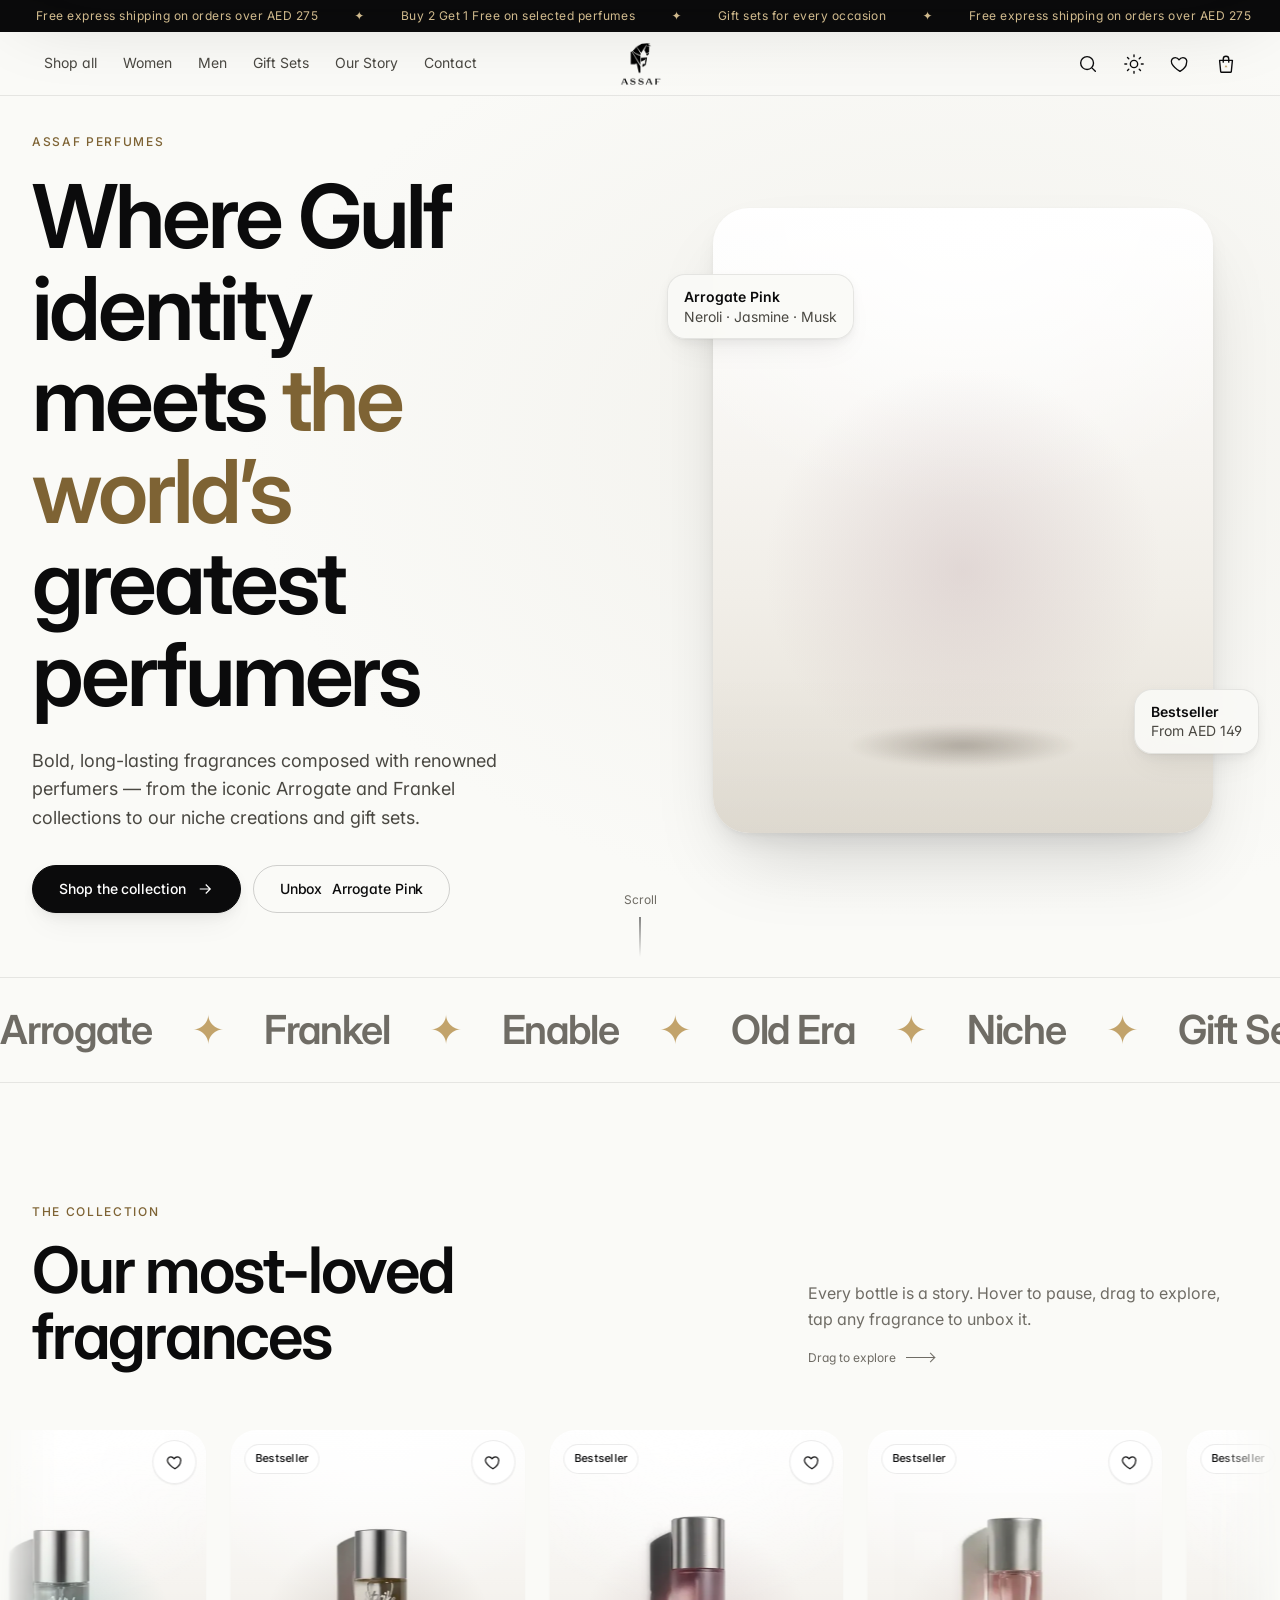
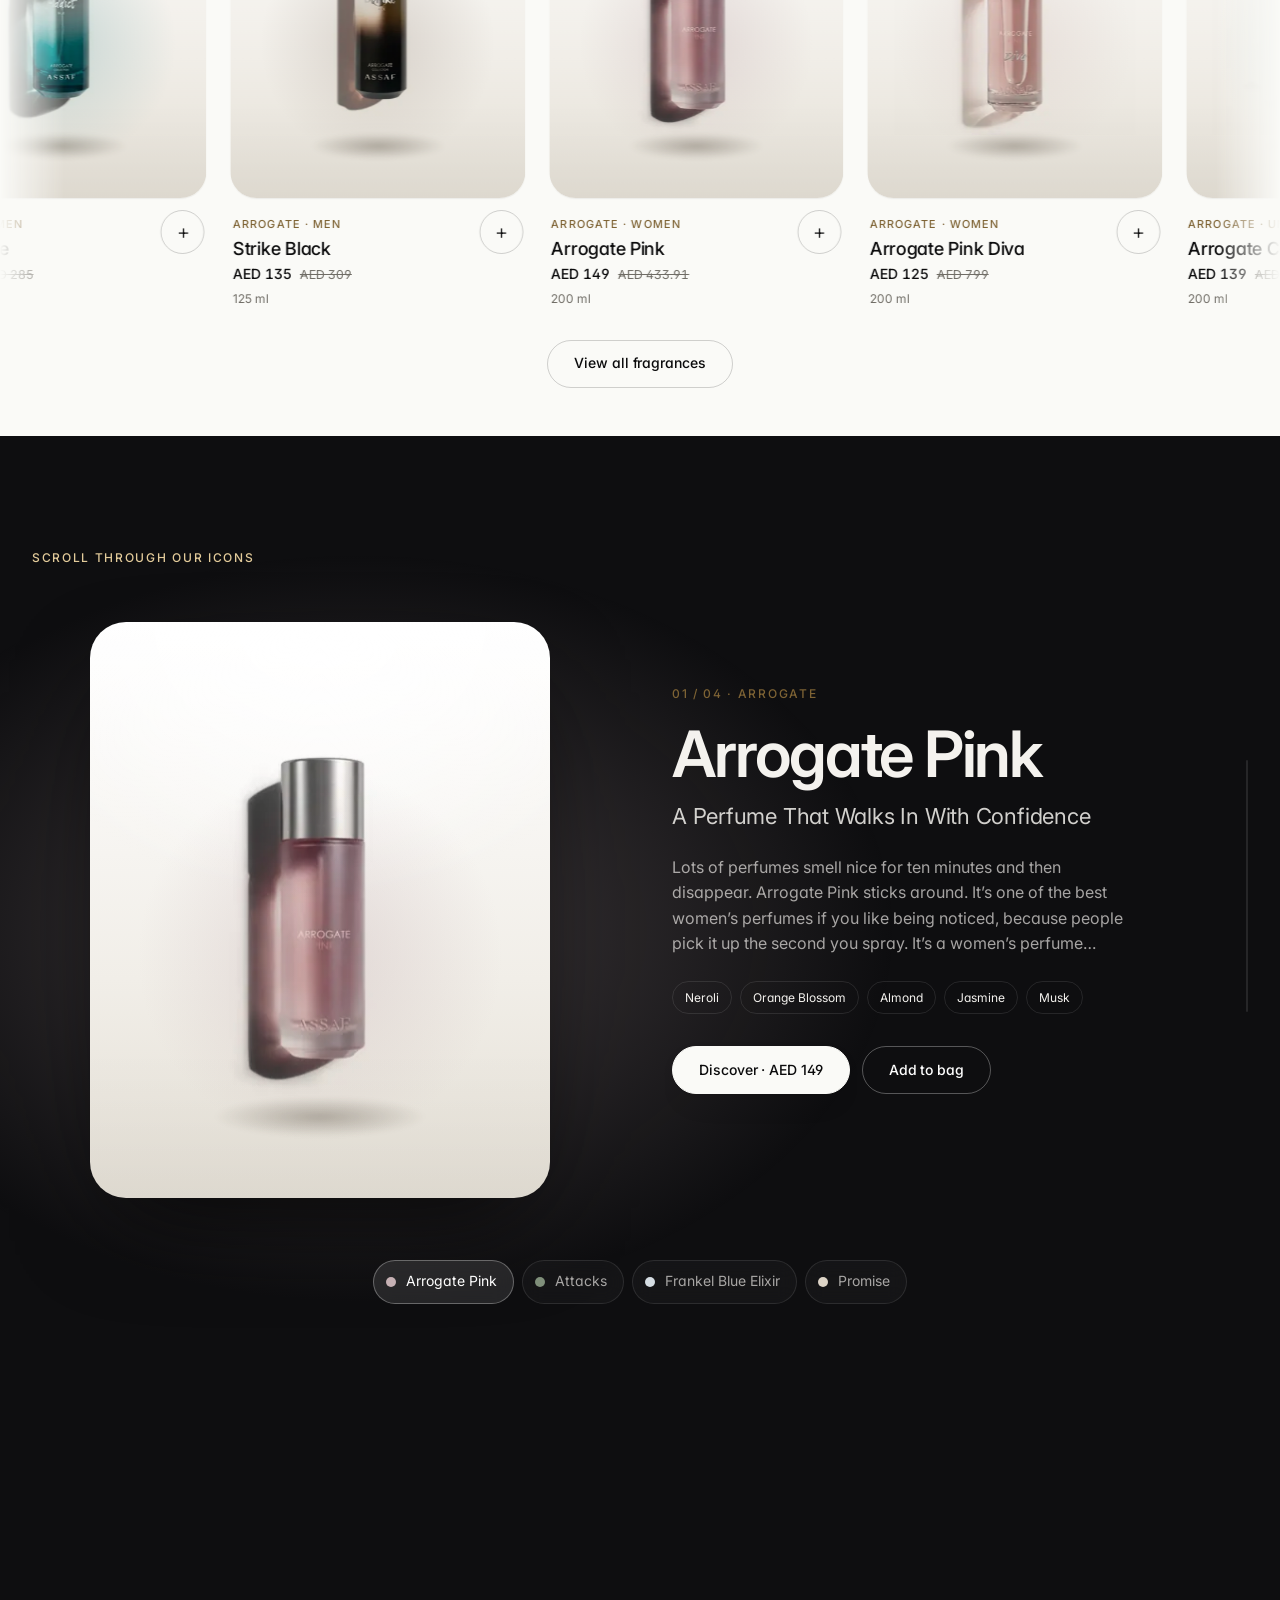
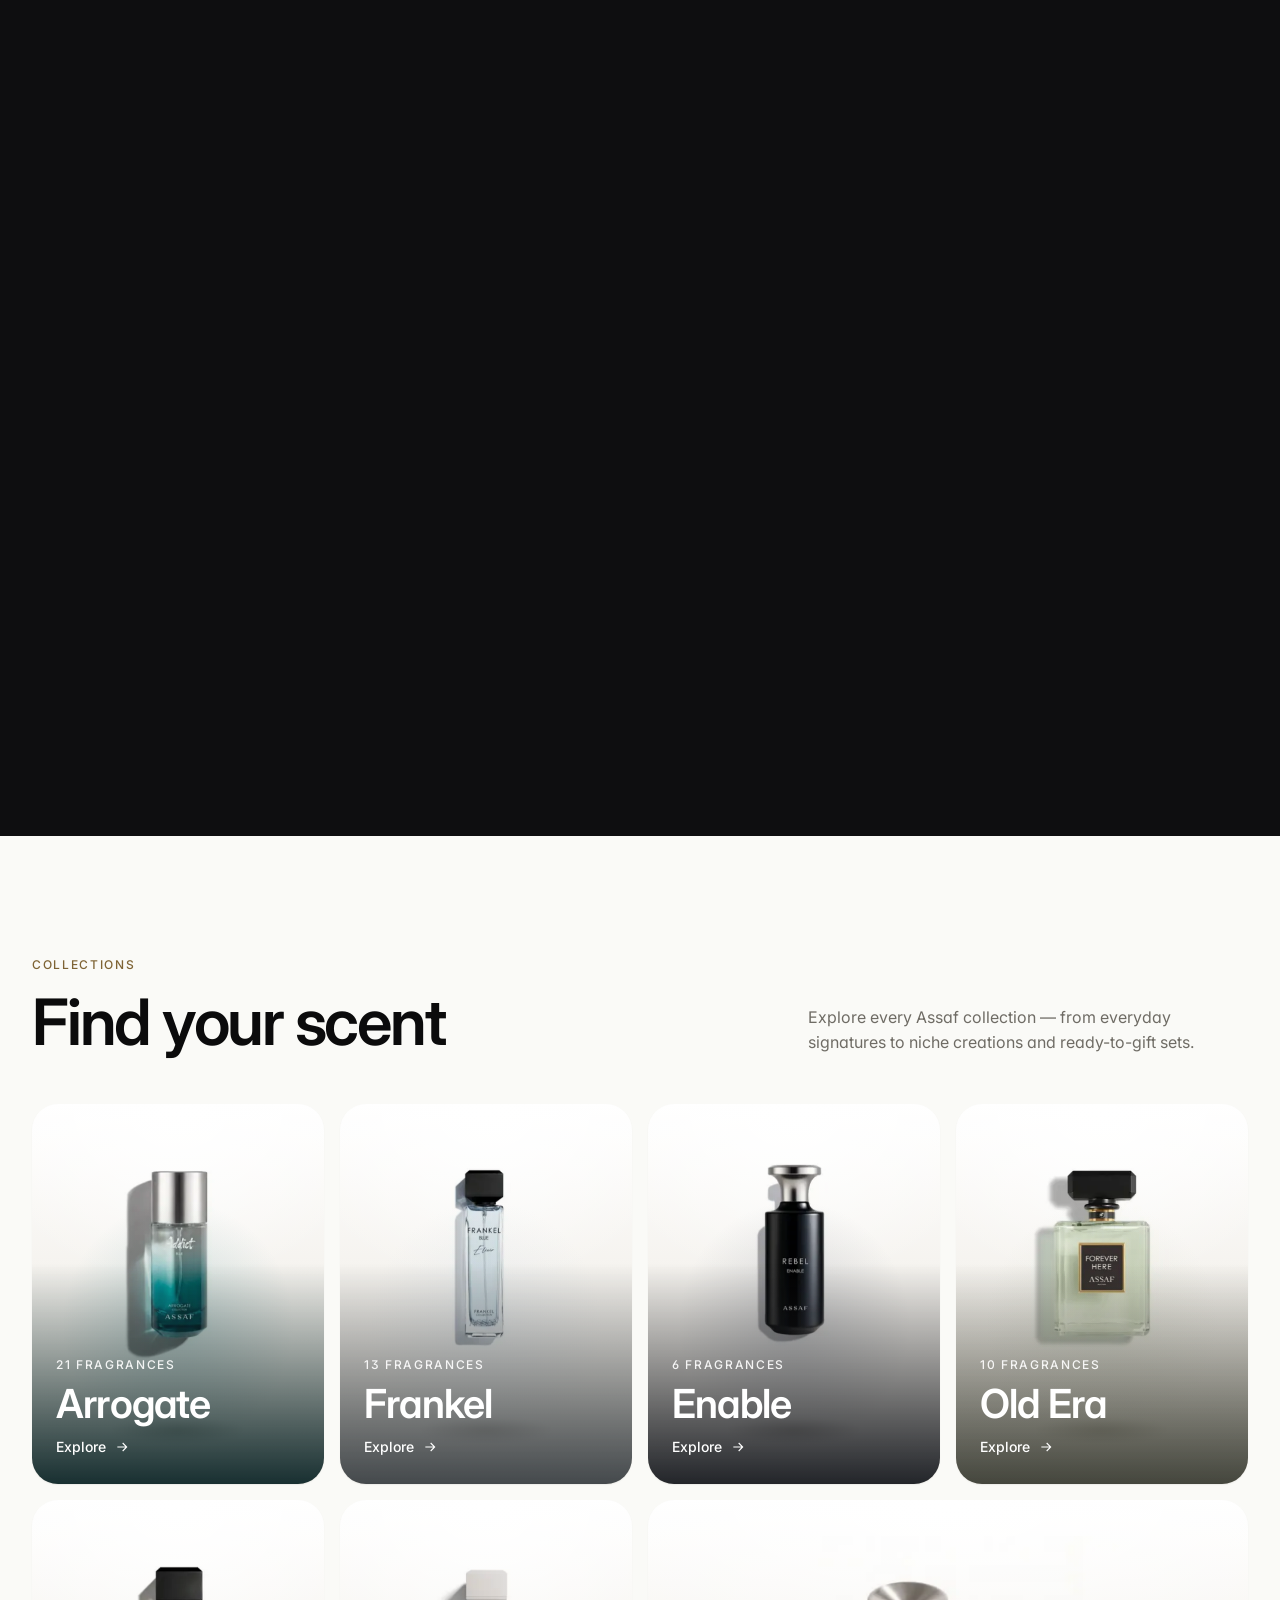
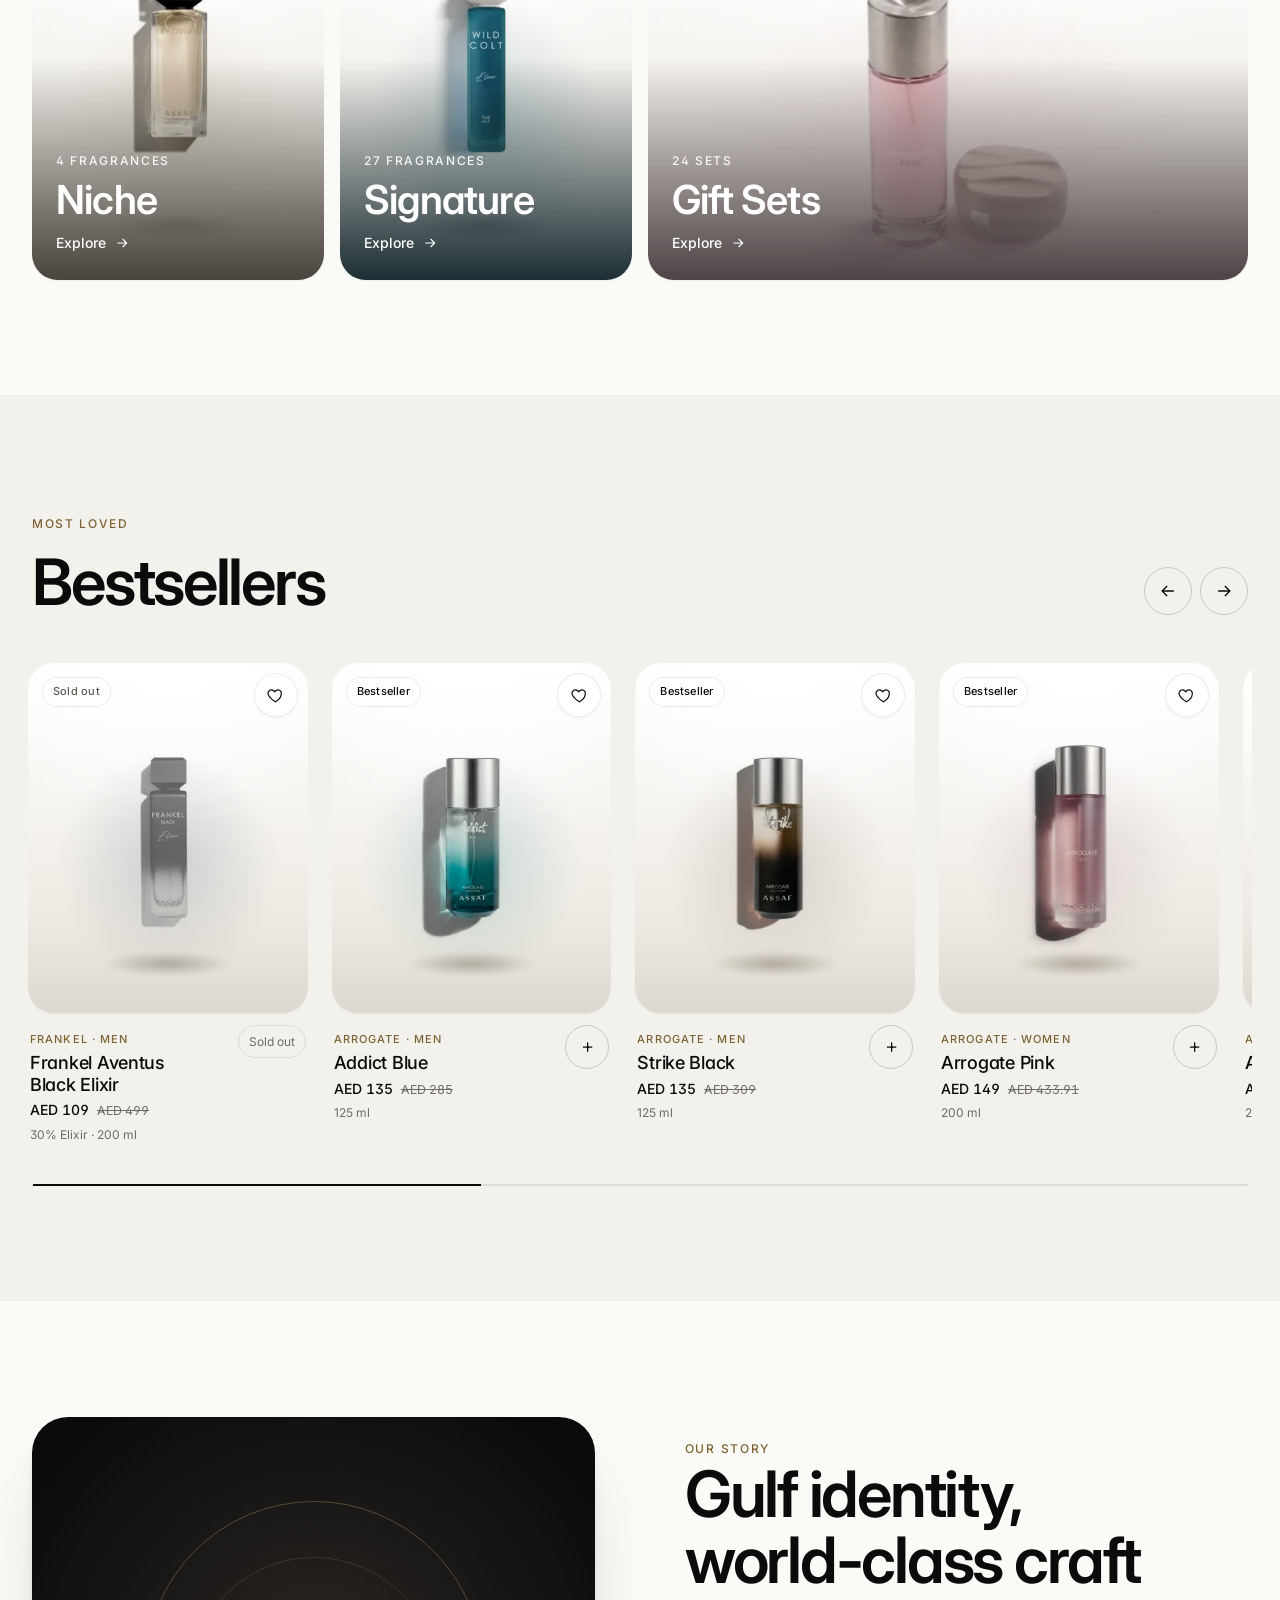
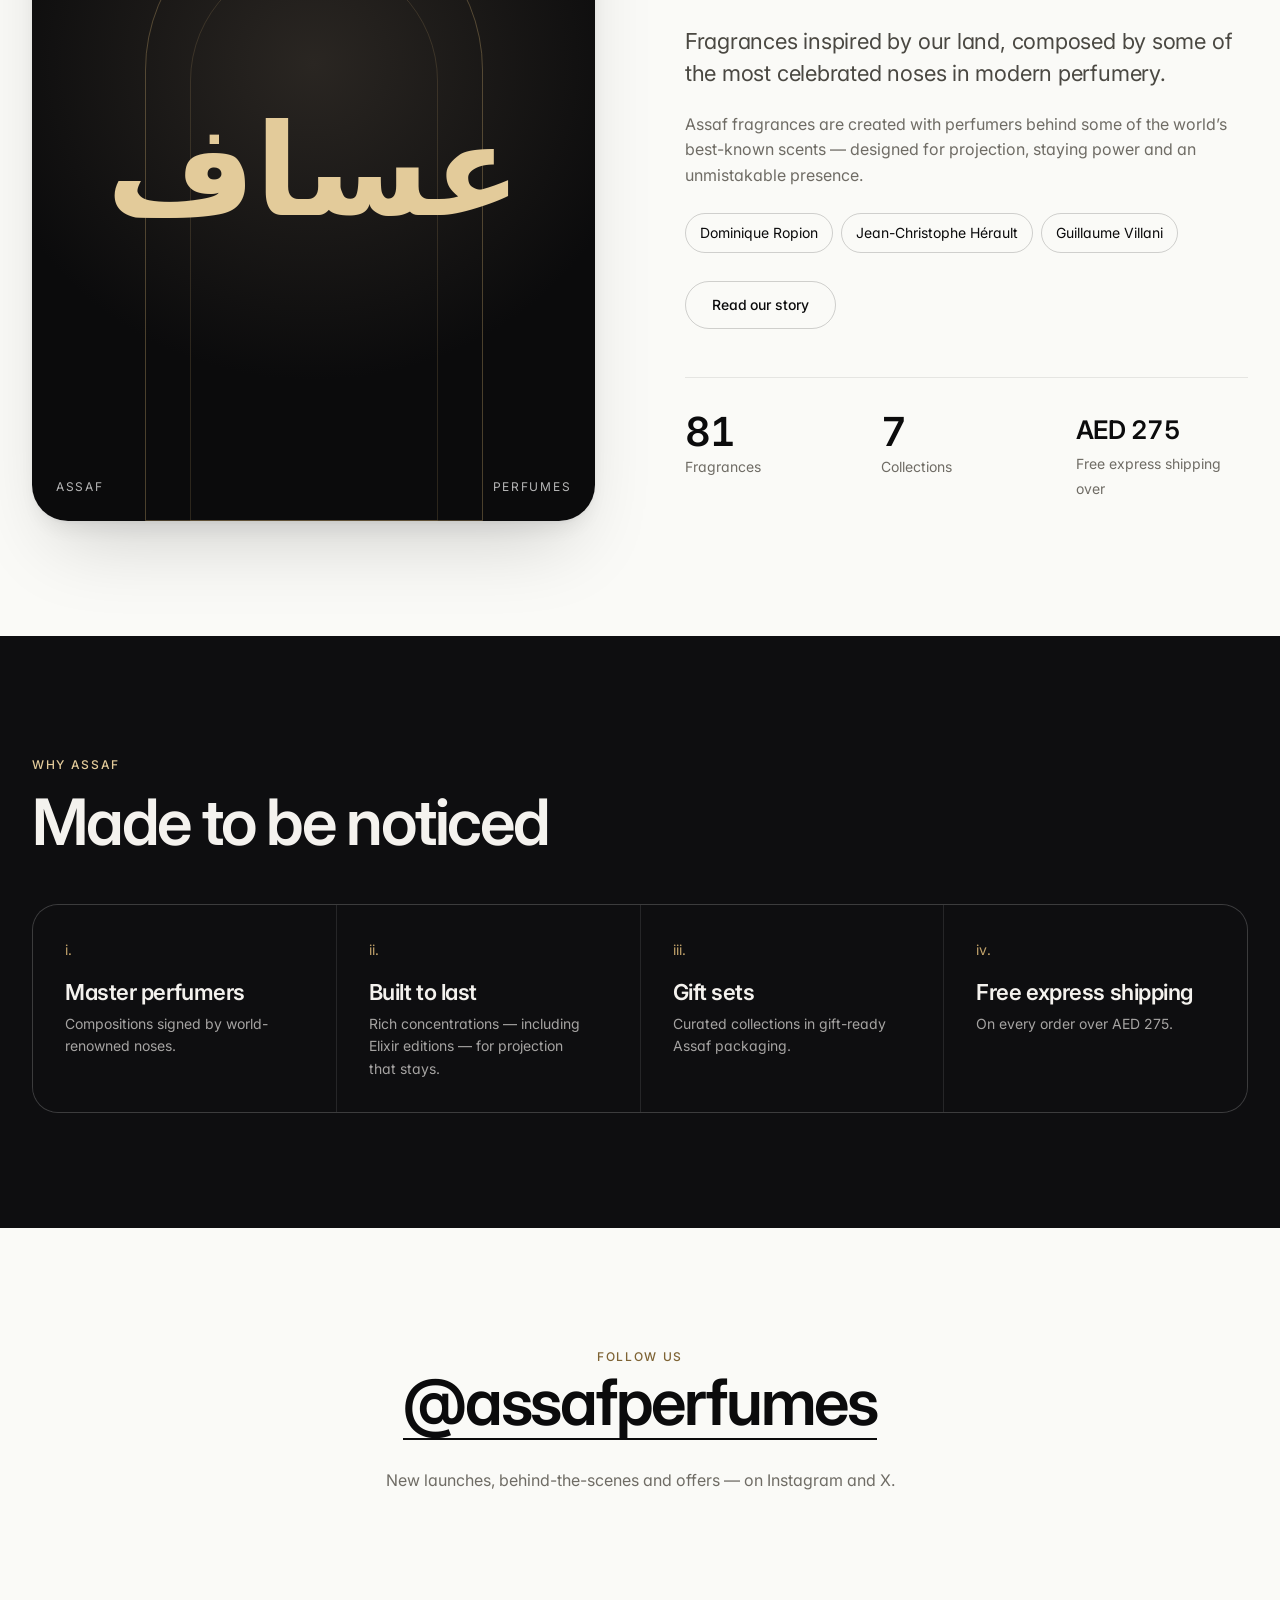
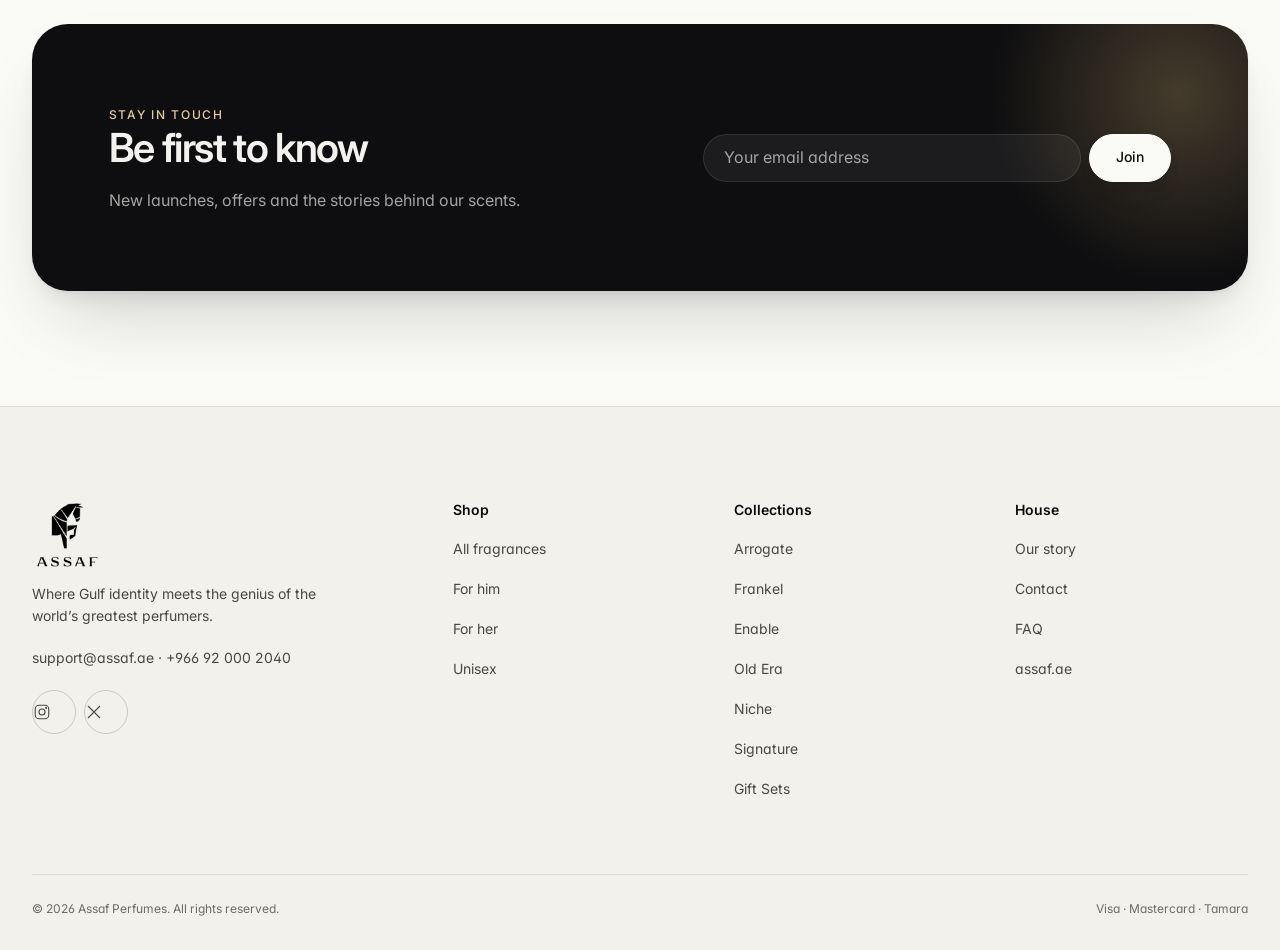
==== commit c4220d1d: "Redesign stages 2-5: 3D product stage, unboxing, packing, polish - stage3d.js: Three.js ProductStage" ====
--- a/index.html
+++ b/index.html
@@ -13,9 +13,9 @@
   <link href="https://fonts.googleapis.com/css2?family=Inter:wght@400;500;600&display=swap" rel="stylesheet" />
   <script>try{var t=localStorage.getItem("assaf_theme");if(t)document.documentElement.setAttribute("data-theme",JSON.parse(t))}catch(e){}</script>
   <link rel="stylesheet" href="assets/css/style.css" />
+  <link rel="preload" as="image" href="assets/img/products/sm/arrogate-pink-200ml.webp" imagesrcset="assets/img/products/sm/arrogate-pink-200ml.webp 400w, assets/img/products/arrogate-pink-200ml.webp 800w" imagesizes="(max-width: 900px) 90vw, 560px" fetchpriority="high" />
 </head>
 <body data-page="home">
-  <div class="preloader" aria-hidden="true"><img src="assets/img/logo.png" alt="" /></div>
 
   <main>
     <!-- HERO -->
--- a/assets/css/style.css
+++ b/assets/css/style.css
@@ -259,7 +259,7 @@
 .footer-grid .logo { justify-content: flex-start; margin-bottom: var(--s-4); }
 .footer-grid .logo img { height: 64px; }
 .footer-brand p { max-width: 320px; }
-.footer-grid h4 { color: var(--text); margin-bottom: var(--s-3); font-weight: 600; }
+.footer-grid .foot-h { color: var(--text); margin-bottom: var(--s-3); font-weight: 600; font-size: var(--fs-sm); letter-spacing: 0; }
 .footer-grid div > a:not(.logo) { display: flex; align-items: center; min-height: 40px; transition: color var(--dur-1); }
 .footer-grid div > a:not(.logo):hover, .footer-brand p a:hover { color: var(--text); }
 .footer-brand p a { display: inline-flex; min-height: 32px; align-items: center; }
@@ -530,6 +530,7 @@
 .specs span { display: block; font-size: var(--fs-xs); color: var(--muted); }
 .specs strong { font-weight: 500; font-size: var(--fs-sm); }
 .pyramid { margin: var(--s-6) 0; }
+.h3 { font-size: var(--fs-xl); letter-spacing: -.02em; line-height: 1.2; }
 .tier { display: grid; grid-template-columns: 110px 1fr; gap: var(--s-4); padding: var(--s-3) 0; border-bottom: 1px solid var(--line); }
 .tier span { font-size: var(--fs-sm); color: var(--muted); }
 .tier p { margin: 0; }
@@ -660,7 +661,7 @@
 .unbox.is-closing .insert { transition-delay: 0ms; transition-duration: var(--dur-2); }
 .insert-card { position: relative; margin-bottom: var(--s-3); padding: var(--s-4) var(--s-5); border-radius: var(--r-md); background: var(--surface); border: 1px solid var(--line); box-shadow: var(--sh-1); }
 .insert-card::before { content: ''; position: absolute; left: 50%; top: -1px; width: 44px; height: 3px; border-radius: 0 0 3px 3px; background: var(--gold); transform: translateX(-50%); }
-.insert-card h4 { margin: 0 0 var(--s-2); font-size: var(--fs-xs); color: var(--muted); font-weight: 500; letter-spacing: .1em; text-transform: uppercase; }
+.insert-card h3 { margin: 0 0 var(--s-2); font-size: var(--fs-xs); color: var(--muted); font-weight: 500; letter-spacing: .1em; text-transform: uppercase; }
 .insert-card dl { display: grid; grid-template-columns: auto 1fr; gap: 6px var(--s-4); margin: 0; font-size: var(--fs-sm); }
 .insert-card dt { color: var(--muted); }
 .insert-card dd { margin: 0; }
